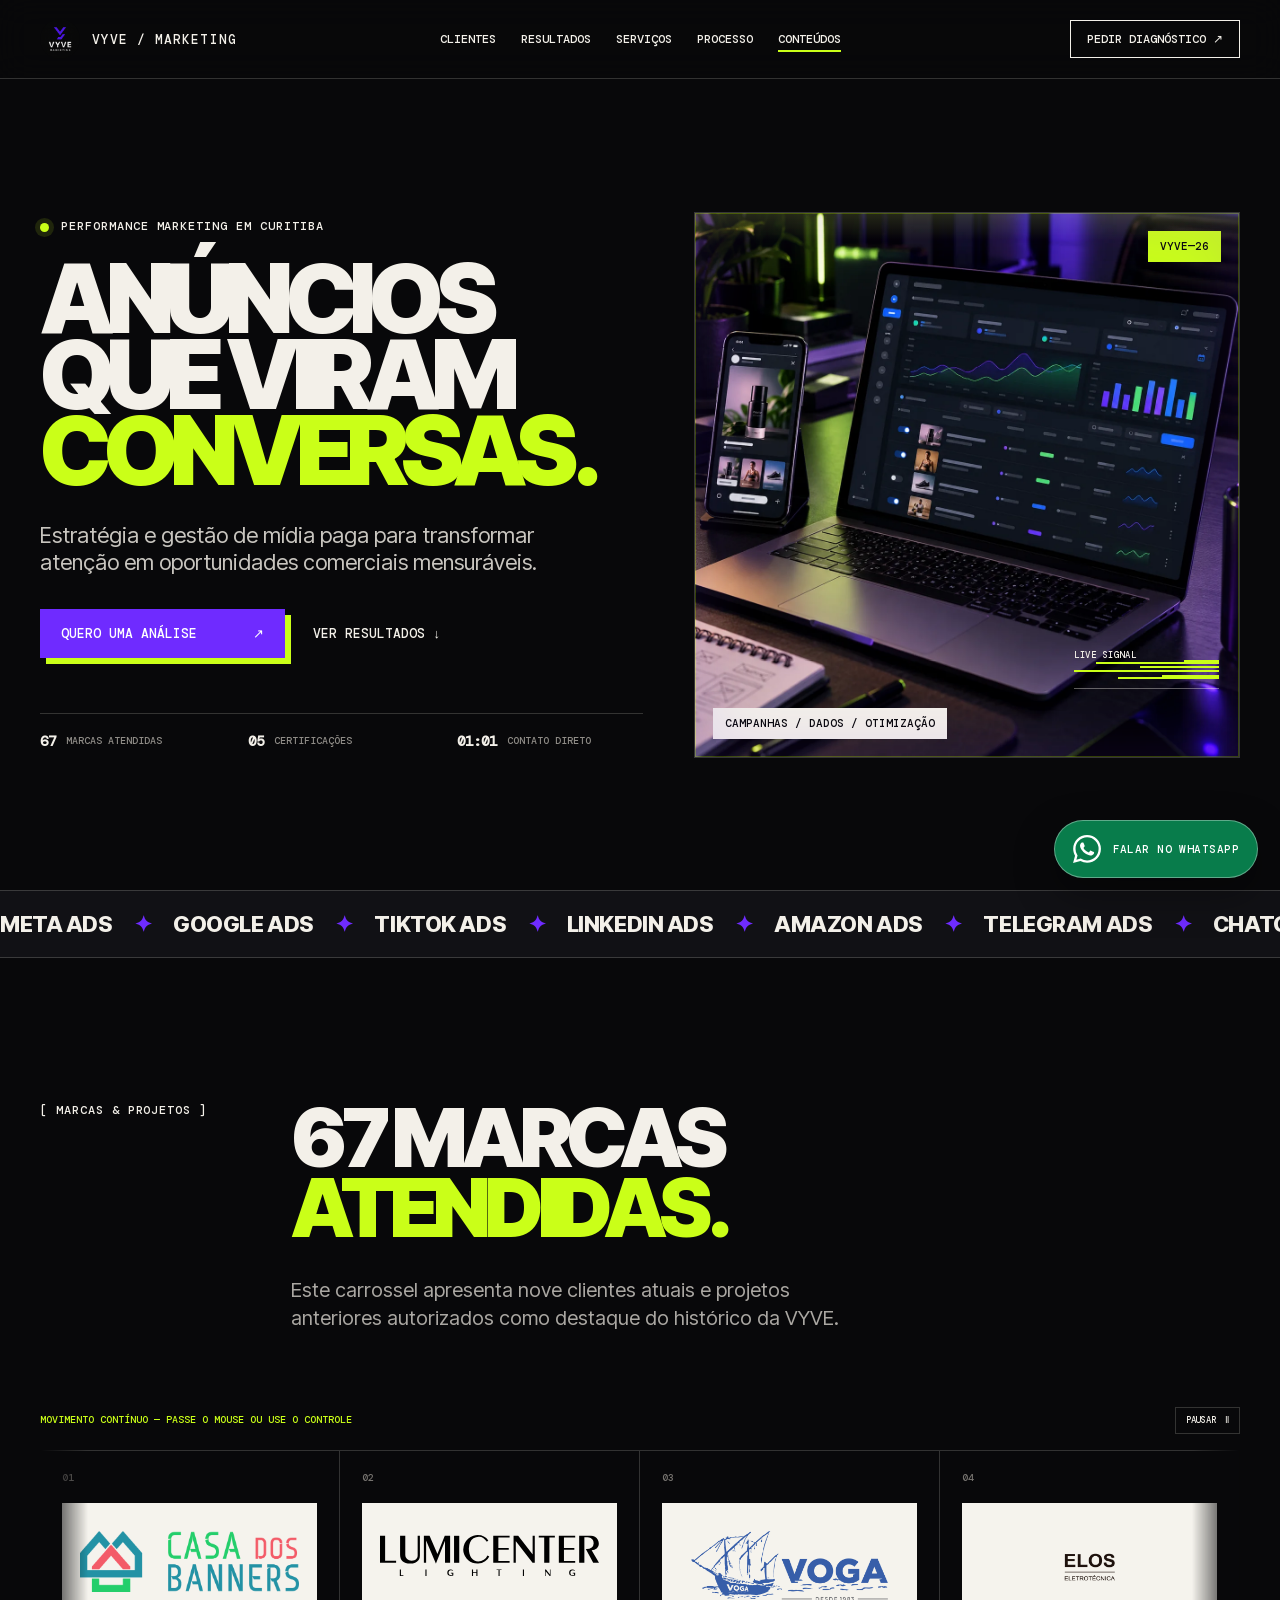
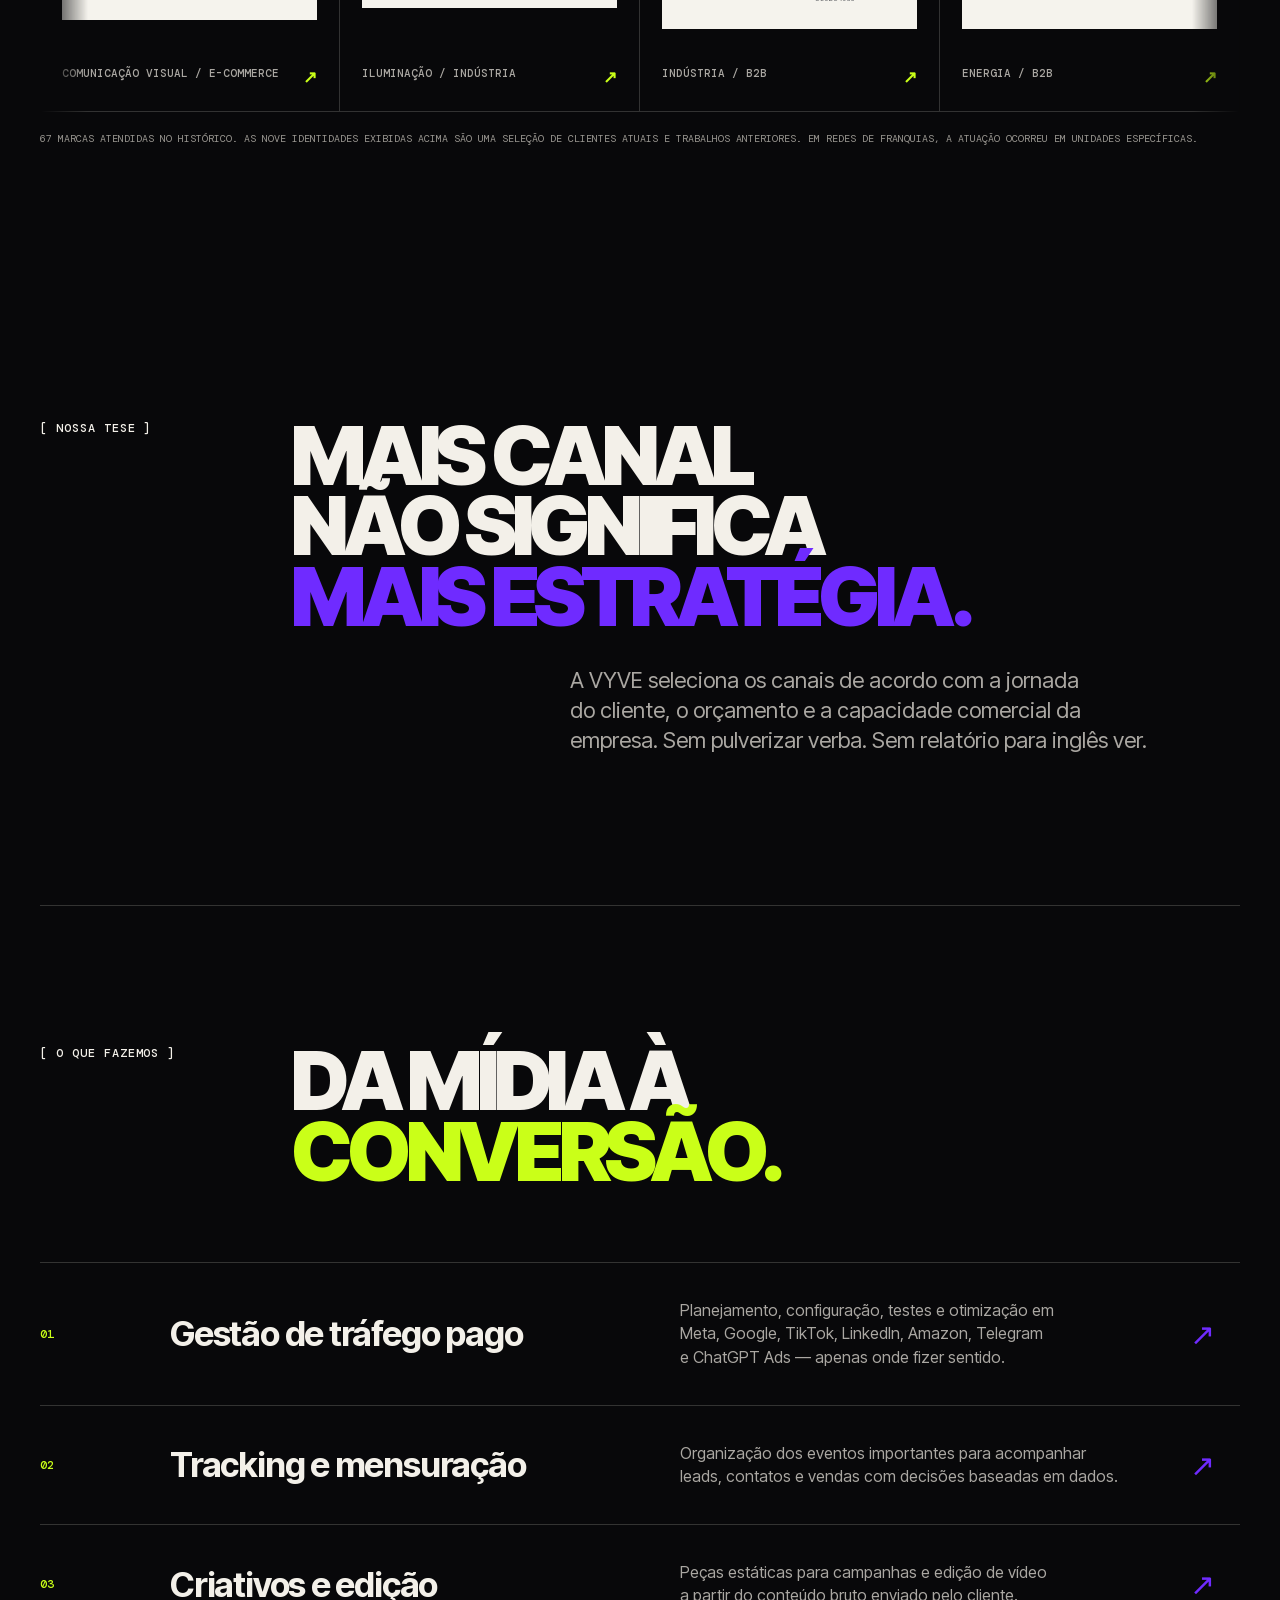
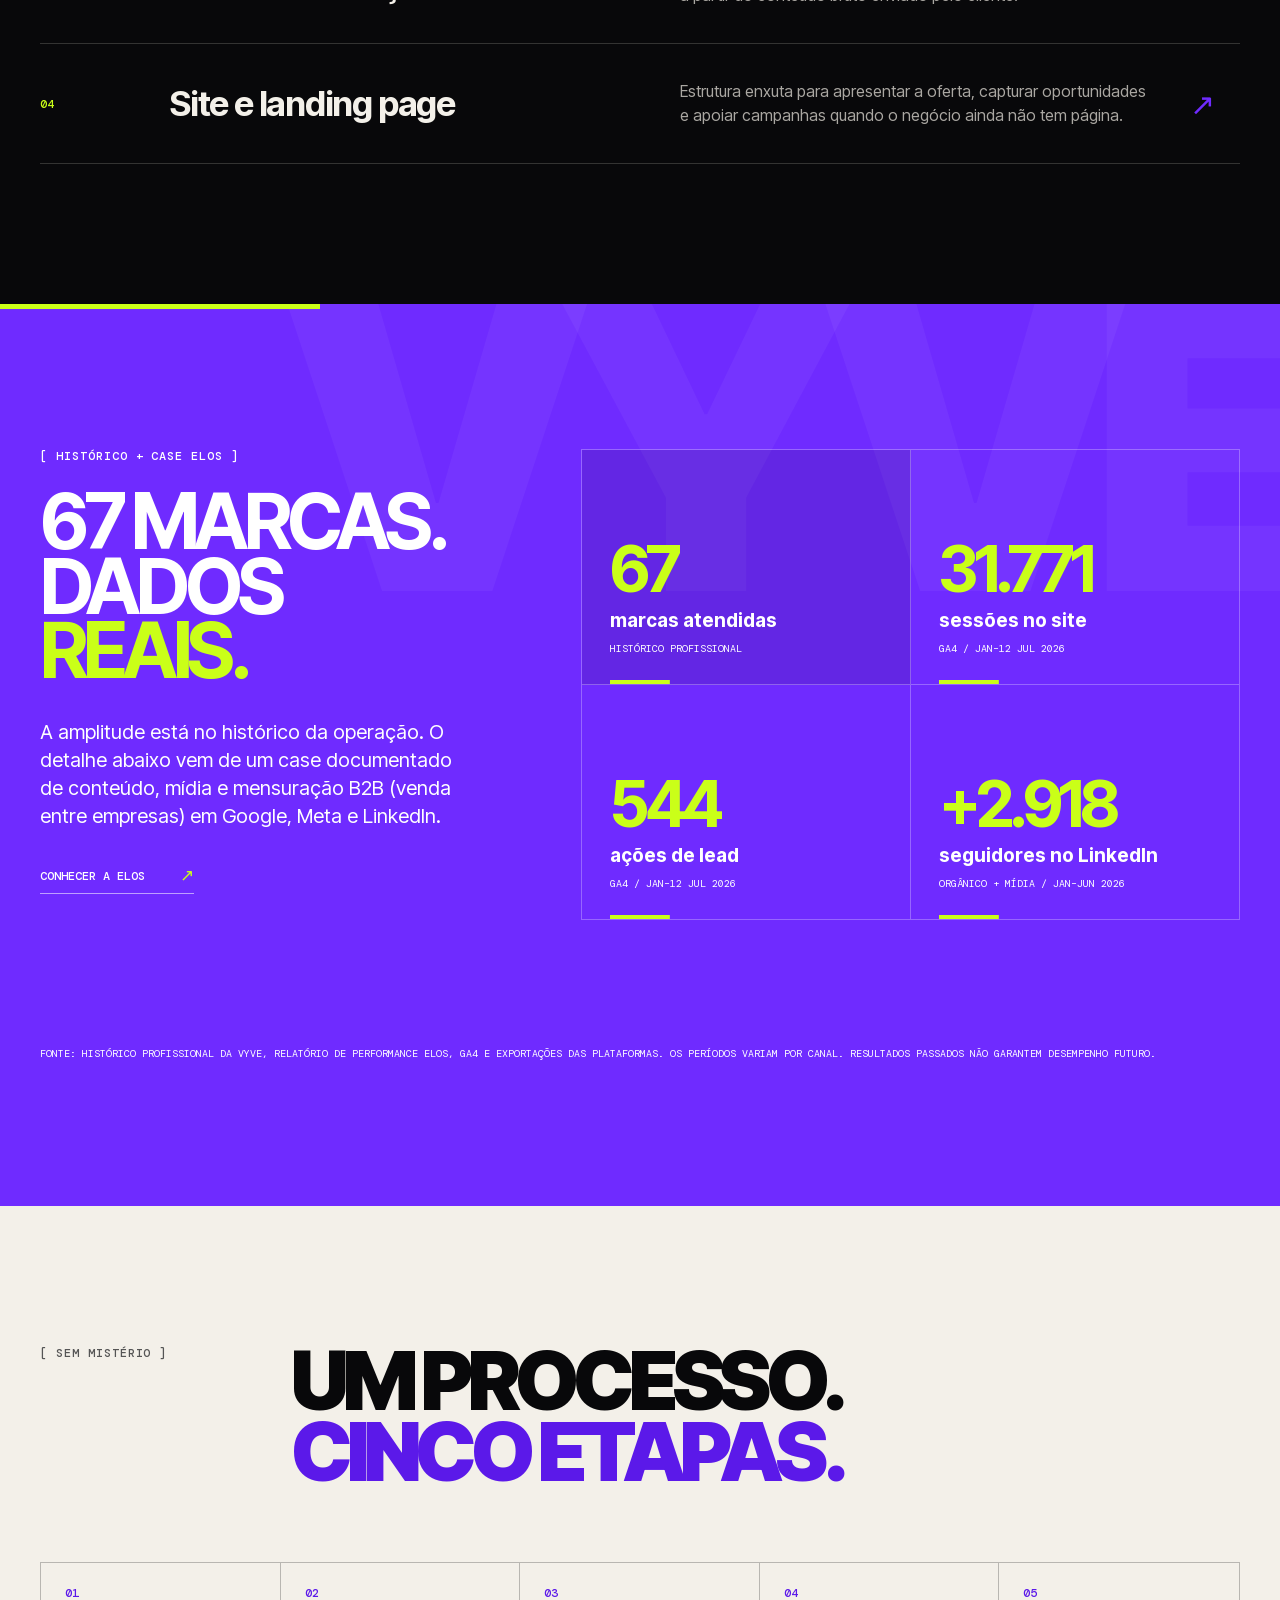
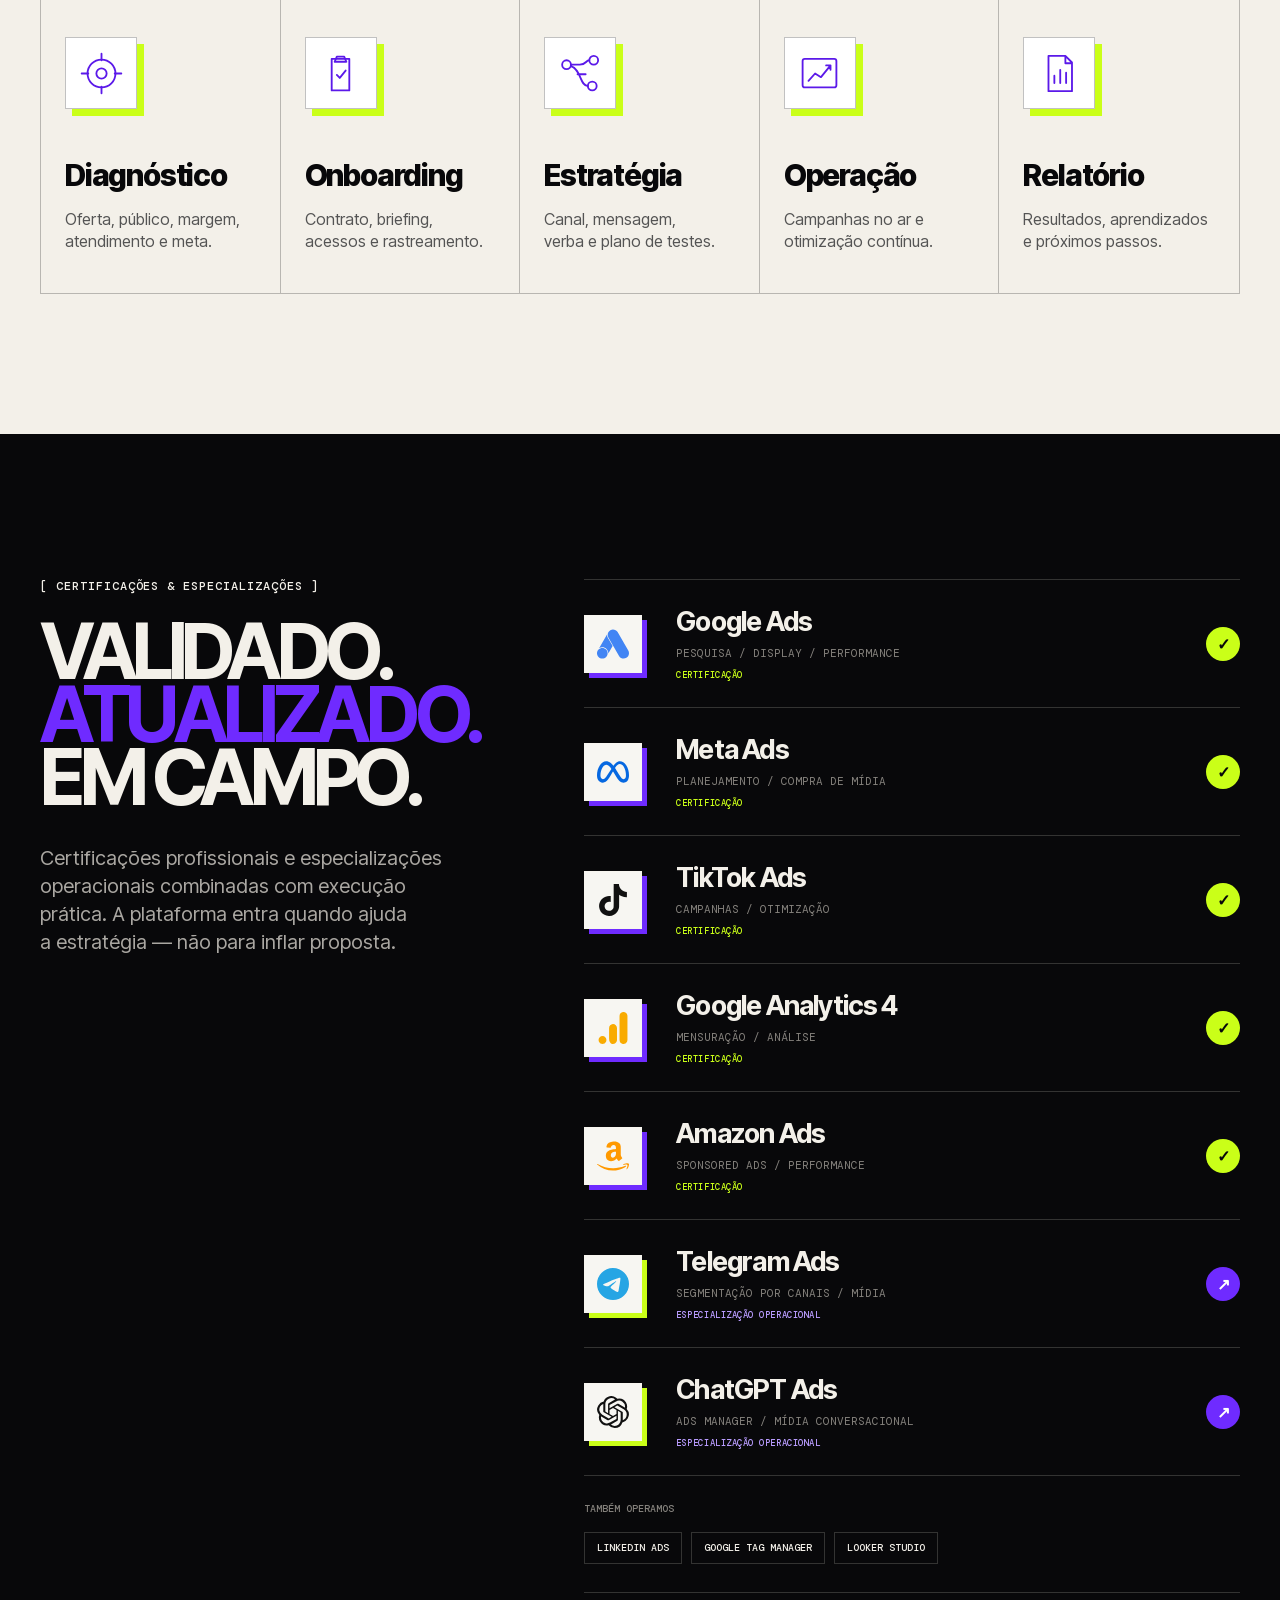
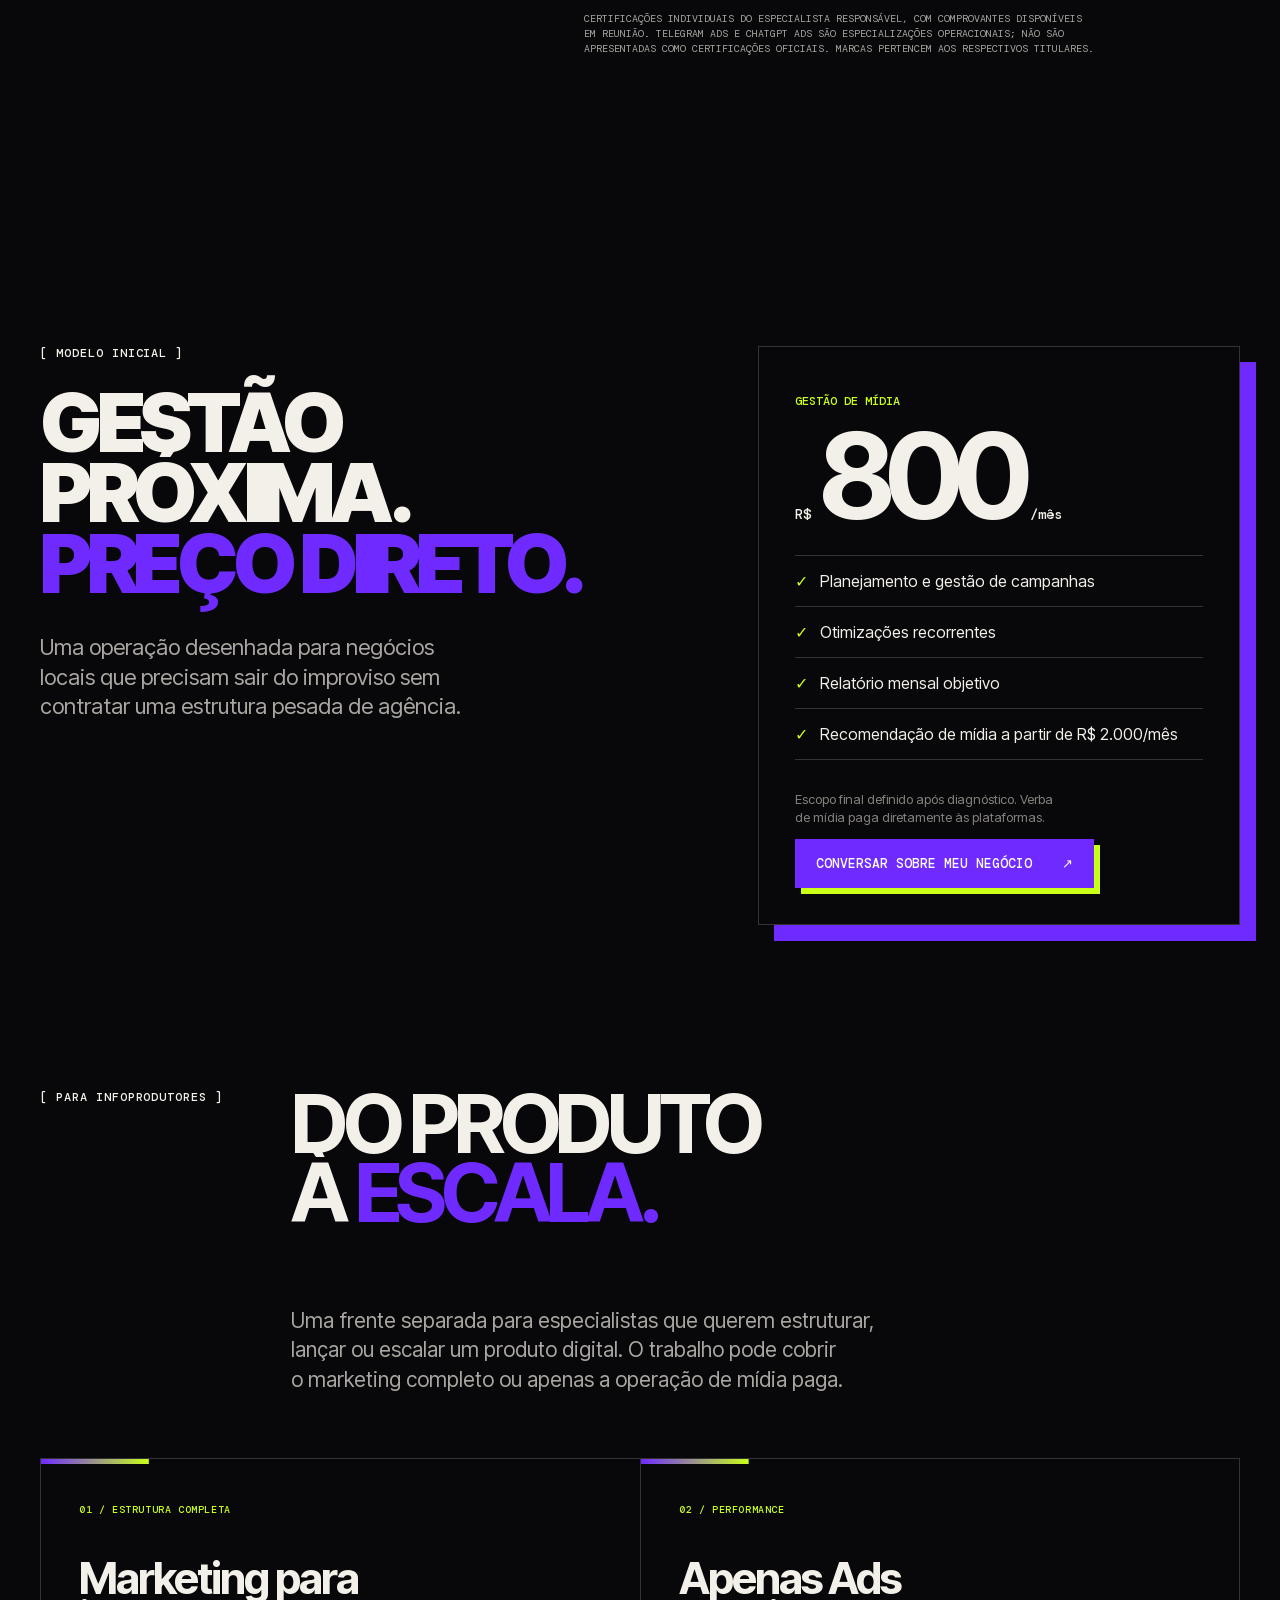
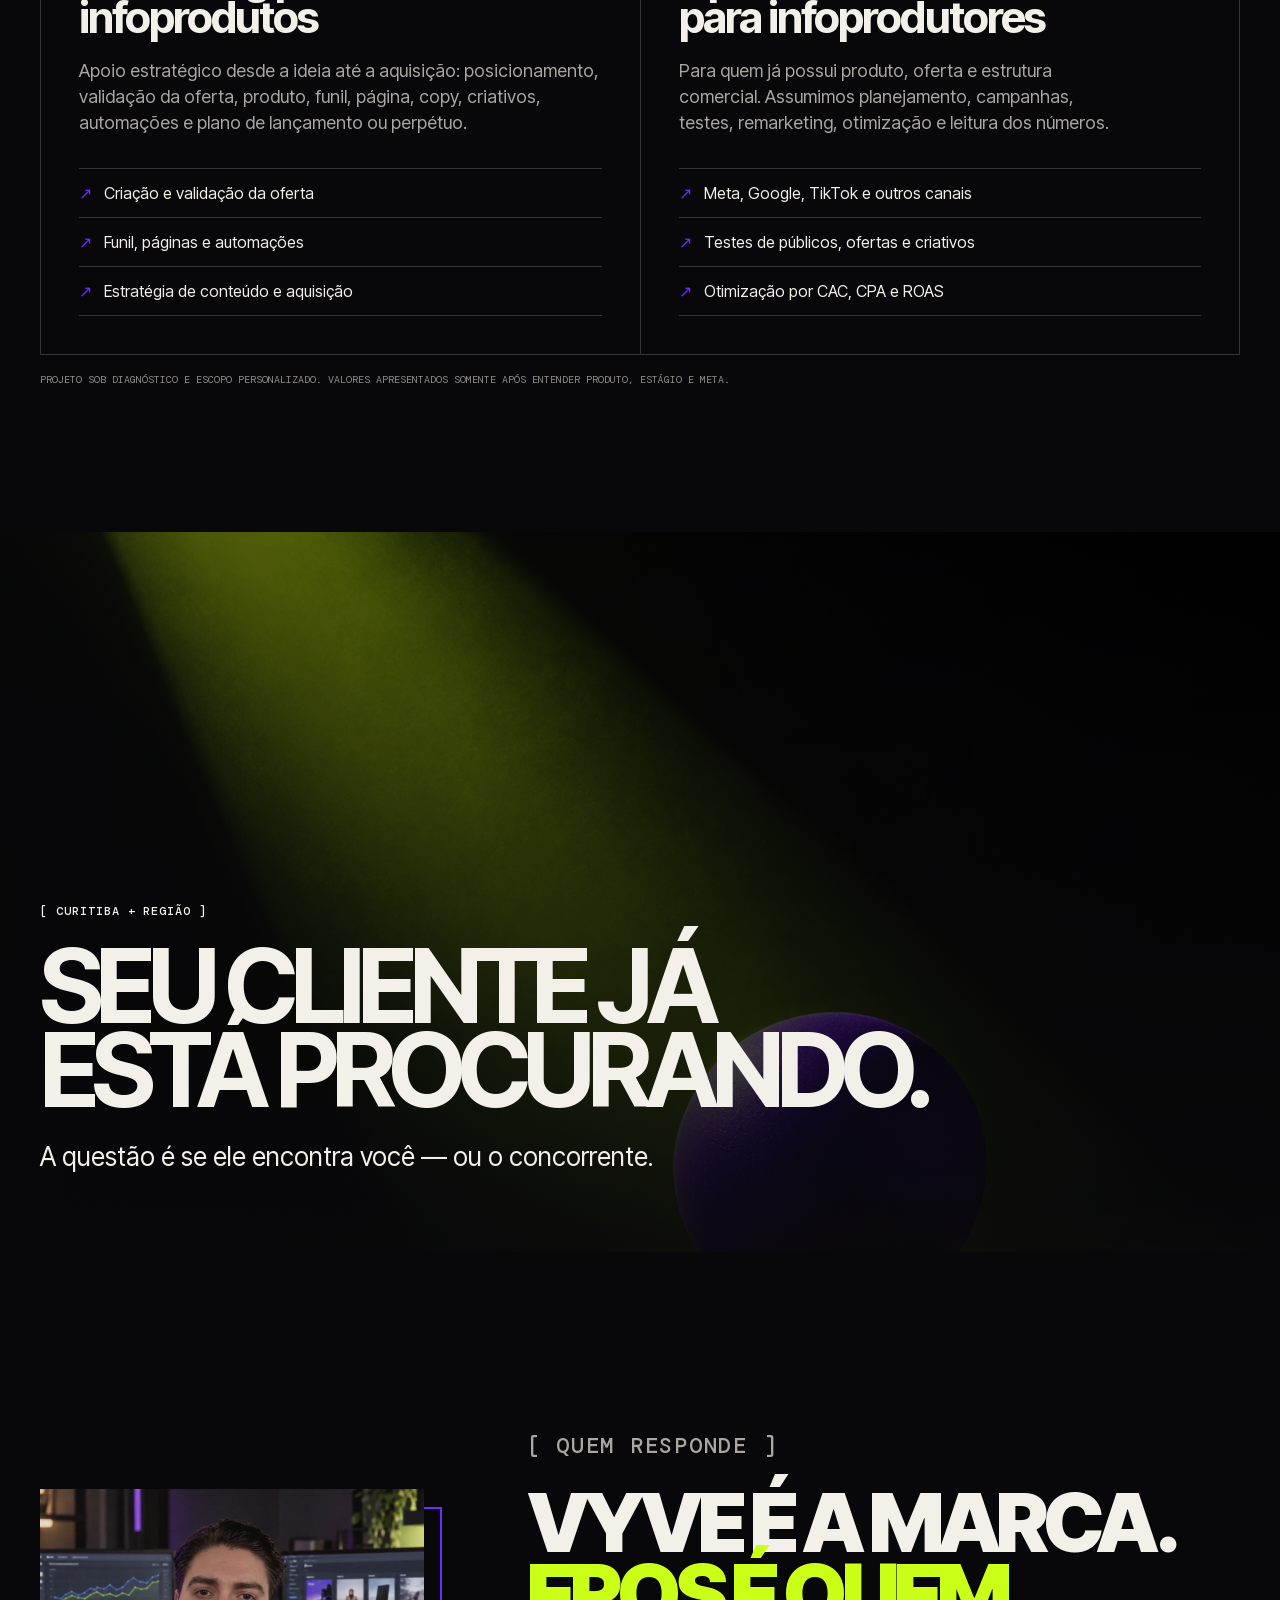
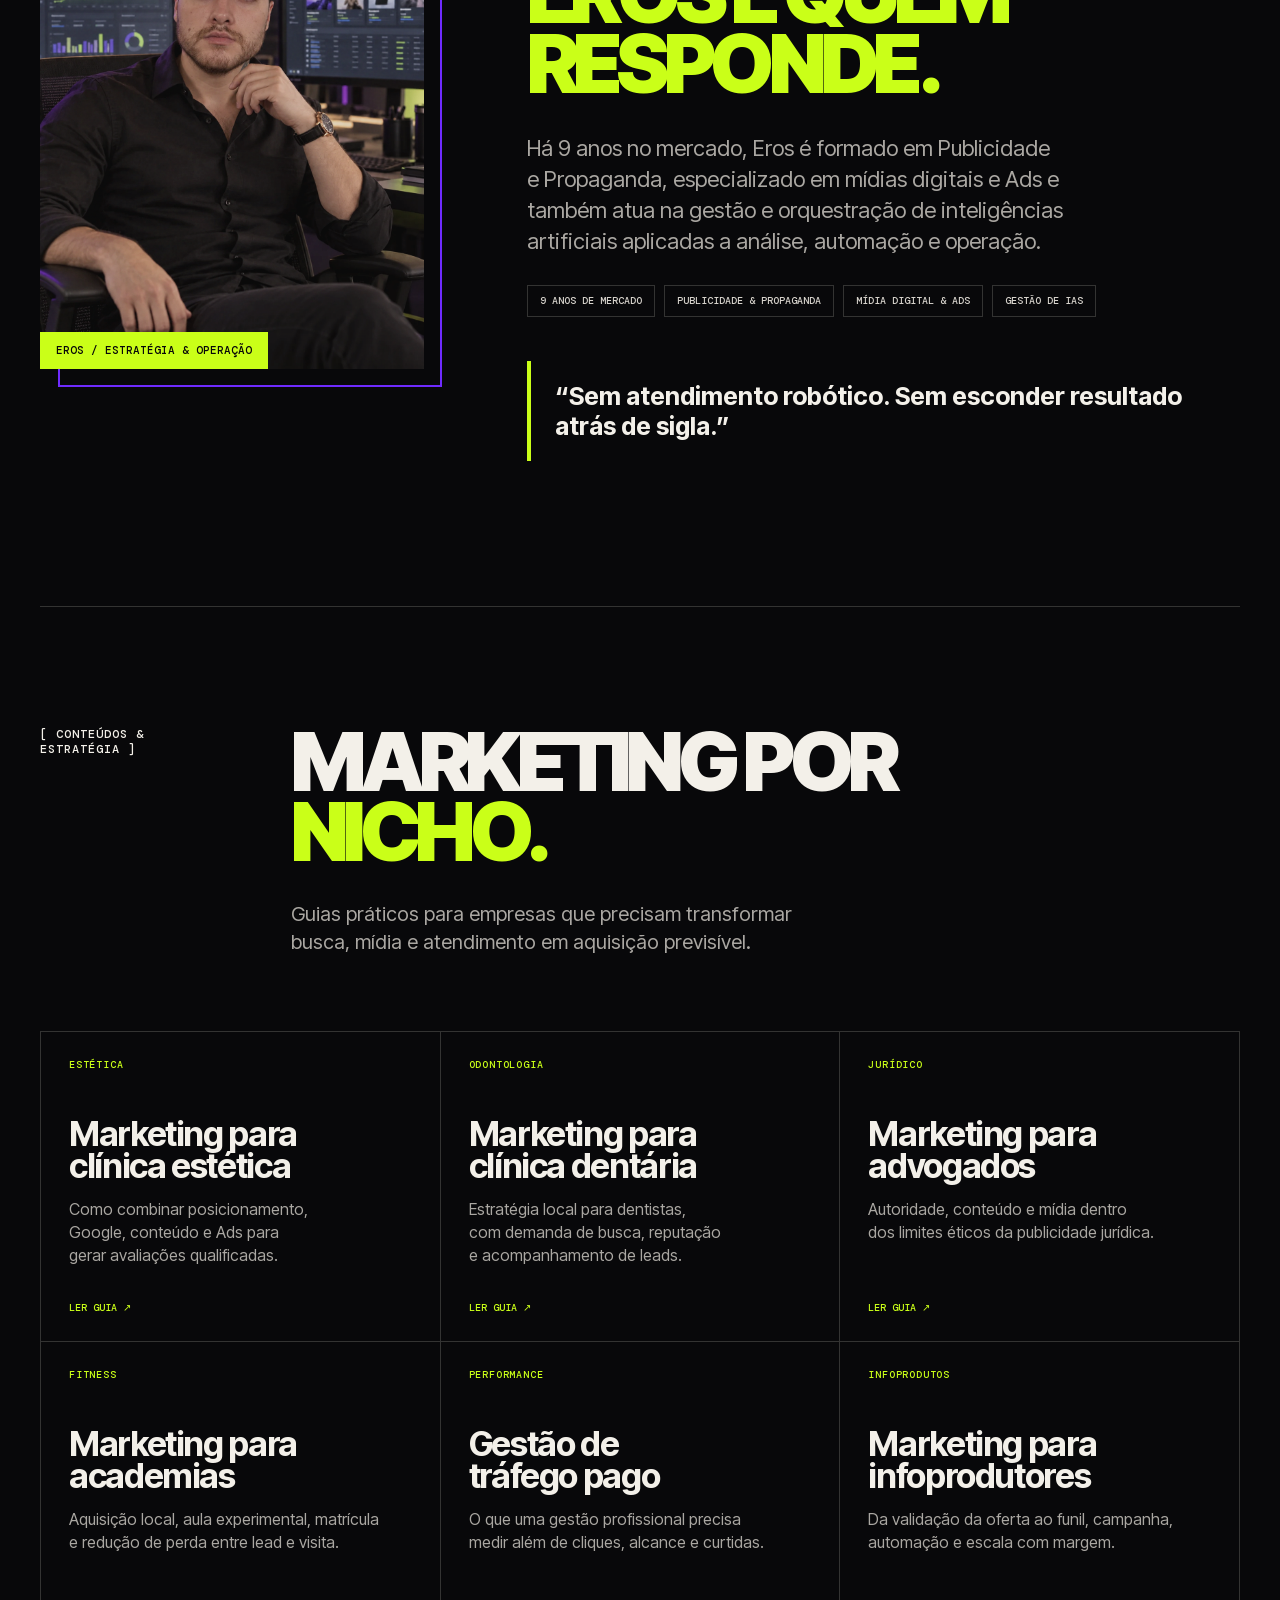
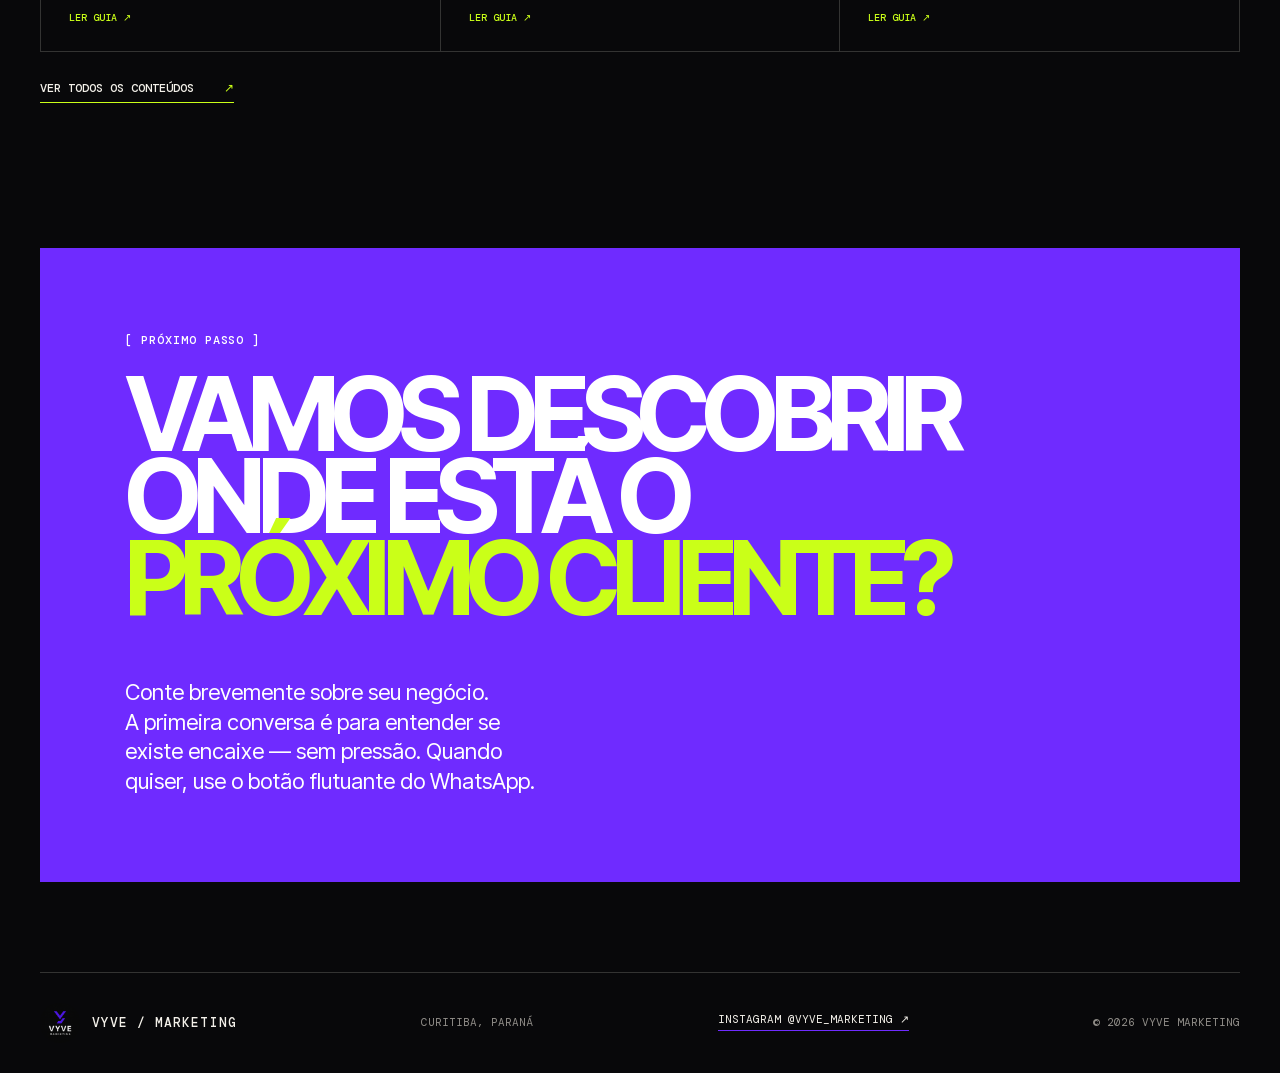
==== index.html @ 0fe10451 "feat: redesign site and add niche content hub" ====
<!doctype html>
<html lang="pt-BR">
<head>
  <meta charset="utf-8">
  <meta name="viewport" content="width=device-width, initial-scale=1">
  <meta name="description" content="VYVE Marketing: gestão de tráfego pago para empresas de Curitiba. Meta, Google, TikTok, LinkedIn, Amazon, Telegram e ChatGPT Ads.">
  <meta name="theme-color" content="#08080a">
  <meta property="og:title" content="VYVE Marketing — Performance com personalidade">
  <meta property="og:description" content="Gestão de mídia paga, estrutura de conversão e criativos para empresas de Curitiba.">
  <meta property="og:image" content="https://vyvemarketing.github.io/vyve-marketing-site/assets/generated/hero-ads-workstation.webp">
  <meta property="og:url" content="https://vyvemarketing.github.io/vyve-marketing-site/">
  <link rel="canonical" href="https://vyvemarketing.github.io/vyve-marketing-site/">
  <title>VYVE Marketing — Tráfego pago em Curitiba</title>
  <link rel="icon" type="image/png" href="assets/brand/logo-vyve.png">
  <link rel="preload" href="assets/fonts/inter-tight-latin.woff2" as="font" type="font/woff2" crossorigin>
  <link rel="preload" href="assets/fonts/dm-mono-500-latin.woff2" as="font" type="font/woff2" crossorigin>
  <link rel="preload" href="assets/generated/hero-ads-workstation.webp" as="image" type="image/webp">
  <script type="application/ld+json">{"@context":"https://schema.org","@type":"ProfessionalService","name":"VYVE Marketing","url":"https://vyvemarketing.github.io/vyve-marketing-site/","logo":"https://vyvemarketing.github.io/vyve-marketing-site/assets/brand/logo-vyve.png","image":"https://vyvemarketing.github.io/vyve-marketing-site/assets/generated/hero-ads-workstation.webp","description":"Gestão de tráfego pago, estratégia digital, criativos, páginas e automação para empresas e infoprodutores.","email":"vyve.marketing@gmail.com","areaServed":{"@type":"City","name":"Curitiba"},"founder":{"@type":"Person","name":"Eros Cunha"},"sameAs":["https://www.instagram.com/vyve_marketing/"]}</script>
  <script>document.documentElement.classList.add('js');</script>
  <link rel="stylesheet" href="styles.css">
</head>
<body>
  <a class="skip" href="#conteudo">Pular para o conteúdo</a>
  <div class="scroll-progress" aria-hidden="true"><span></span></div>

  <header class="nav-wrap">
    <nav class="nav shell" aria-label="Navegação principal">
      <a class="logo" href="#inicio" aria-label="VYVE Marketing — início">
        <img src="assets/brand/logo-vyve.png" alt="VYVE Marketing">
        <span>VYVE / MARKETING</span>
      </a>
      <button class="menu-button" type="button" aria-expanded="false" aria-controls="menu">MENU</button>
      <div class="menu" id="menu">
        <a href="#clientes">Clientes</a>
        <a href="#resultados">Resultados</a>
        <a href="#servicos">Serviços</a>
        <a href="#processo">Processo</a>
        <a href="#conteudos">Conteúdos</a>
      </div>
      <a class="nav-cta" href="https://wa.me/5541996128878?text=Ol%C3%A1%2C%20quero%20um%20diagn%C3%B3stico%20da%20VYVE%20Marketing." target="_blank" rel="noopener">Pedir diagnóstico <span>↗</span></a>
    </nav>
  </header>

  <main id="conteudo">
    <section class="hero shell" id="inicio">
      <div class="hero-copy reveal">
        <p class="kicker"><span></span> Performance marketing em Curitiba</p>
        <h1>ANÚNCIOS<br>QUE VIRAM<br><em>CONVERSAS.</em></h1>
        <p class="hero-lead">Estratégia e gestão de mídia paga para transformar atenção em oportunidades comerciais mensuráveis.</p>
        <div class="hero-actions">
          <a class="button primary" href="https://wa.me/5541996128878?text=Ol%C3%A1%2C%20quero%20uma%20an%C3%A1lise%20inicial%20da%20minha%20aquisi%C3%A7%C3%A3o." target="_blank" rel="noopener">Quero uma análise <span>↗</span></a>
          <a class="text-link" href="#resultados">Ver resultados ↓</a>
        </div>
        <div class="hero-proof" aria-label="Diferenciais da VYVE">
          <span><b>67</b> marcas atendidas</span>
          <span><b>05</b> certificações</span>
          <span><b>01:01</b> contato direto</span>
        </div>
      </div>
      <div class="hero-visual reveal" aria-label="Estação de trabalho com campanhas de mídia paga em análise">
        <img src="assets/generated/hero-ads-workstation.webp" alt="MacBook e celular exibindo painéis de campanhas, anúncios e gráficos de performance">
        <div class="hero-scan" aria-hidden="true"></div>
        <div class="hero-signal" aria-hidden="true"><span></span></div>
        <div class="hero-note">CAMPANHAS / DADOS / OTIMIZAÇÃO</div>
        <div class="hero-index">VYVE—26</div>
      </div>
    </section>

    <div class="ticker" aria-label="Plataformas atendidas">
      <div class="ticker-track">
        META ADS <b>✦</b> GOOGLE ADS <b>✦</b> TIKTOK ADS <b>✦</b> LINKEDIN ADS <b>✦</b> AMAZON ADS <b>✦</b> TELEGRAM ADS <b>✦</b> CHATGPT ADS <b>✦</b>
        META ADS <b>✦</b> GOOGLE ADS <b>✦</b> TIKTOK ADS <b>✦</b> LINKEDIN ADS <b>✦</b> AMAZON ADS <b>✦</b> TELEGRAM ADS <b>✦</b> CHATGPT ADS <b>✦</b>
      </div>
    </div>

    <section class="clients shell" id="clientes">
      <div class="section-head reveal">
        <p class="section-label">[ MARCAS & PROJETOS ]</p>
        <div>
          <h2>67 MARCAS<br><i>ATENDIDAS.</i></h2>
          <p class="section-intro">Este carrossel apresenta nove clientes atuais e projetos anteriores autorizados como destaque do histórico da VYVE.</p>
        </div>
      </div>
      <div class="carousel-control">
        <p class="swipe-hint">Movimento contínuo — passe o mouse ou use o controle</p>
        <button class="carousel-toggle" type="button" aria-pressed="false">Pausar <span>Ⅱ</span></button>
      </div>
      <div class="client-carousel reveal" aria-label="Seleção de clientes e projetos anteriores">
        <div class="client-track">
          <div class="client-set">
        <a class="client-card" href="https://www.casadosbanners.com.br/" target="_blank" rel="noopener" aria-label="Visitar Casa dos Banners">
          <span class="client-index">01</span>
          <div class="client-logo client-logo-light"><img src="assets/clients/casa-dos-banners.png" alt="Casa dos Banners" loading="lazy"></div>
          <p>Comunicação visual / E-commerce <b>↗</b></p>
        </a>
        <a class="client-card" href="https://lumicenter.com/" target="_blank" rel="noopener" aria-label="Visitar Lumicenter">
          <span class="client-index">02</span>
          <div class="client-logo client-logo-light client-logo-invert"><img src="assets/clients/lumicenter.svg" alt="Lumicenter" loading="lazy"></div>
          <p>Iluminação / Indústria <b>↗</b></p>
        </a>
        <a class="client-card" href="https://www.vogavedabras.com.br/" target="_blank" rel="noopener" aria-label="Visitar Voga Vedabrás">
          <span class="client-index">03</span>
          <div class="client-logo client-logo-light"><img src="assets/clients/voga-vedabras.png" alt="Voga Vedabrás" loading="lazy"></div>
          <p>Indústria / B2B <b>↗</b></p>
        </a>
        <a class="client-card" href="https://elos.com.br/" target="_blank" rel="noopener" aria-label="Visitar ELOS Eletrotécnica">
          <span class="client-index">04</span>
          <div class="client-logo client-logo-light"><img src="assets/clients/elos.png" alt="ELOS Eletrotécnica" loading="lazy"></div>
          <p>Energia / B2B <b>↗</b></p>
        </a>
        <a class="client-card" href="https://bettegamotors.com.br/" target="_blank" rel="noopener" aria-label="Visitar Bettega Motors">
          <span class="client-index">05</span>
          <div class="client-logo client-logo-dark"><img src="assets/clients/bettega-motors.webp" alt="Bettega Motors" loading="lazy"></div>
          <p>Automotivo premium <b>↗</b></p>
        </a>
        <a class="client-card" href="https://www.nbbrokers.com.br/corretores/nei-boeira" target="_blank" rel="noopener" aria-label="Visitar Nei Boeira na NB Brokers">
          <span class="client-index">06</span>
          <div class="client-logo client-logo-light"><img src="assets/clients/nb-brokers.png" alt="NB Brokers — Nei Boeira" loading="lazy"></div>
          <p>Mercado imobiliário <b>↗</b></p>
        </a>
        <a class="client-card" href="https://www.jambudaimbuia.com.br/" target="_blank" rel="noopener" aria-label="Visitar Jambu da Imbuia">
          <span class="client-index">07</span>
          <div class="client-logo"><img src="assets/clients/jambu-da-imbuia.png" alt="Jambu da Imbuia" loading="lazy"></div>
          <p>Bebidas / E-commerce <b>↗</b></p>
        </a>
        <a class="client-card" href="https://www.bluefit.com.br/unidades" target="_blank" rel="noopener" aria-label="Visitar unidades Bluefit">
          <span class="client-index">08</span>
          <div class="client-logo client-logo-blue"><img src="assets/clients/bluefit.svg" alt="Bluefit" loading="lazy"></div>
          <p>Fitness / Unidades atendidas <b>↗</b></p>
        </a>
        <a class="client-card" href="https://mais1cafe.com.br/" target="_blank" rel="noopener" aria-label="Visitar Mais1.Café">
          <span class="client-index">09</span>
          <div class="client-logo"><img src="assets/clients/mais1-cafe.webp" alt="Mais1.Café" loading="lazy"></div>
          <p>Alimentação / Unidades atendidas <b>↗</b></p>
        </a>
          </div>
        </div>
      </div>
      <p class="portfolio-note reveal">67 marcas atendidas no histórico. As nove identidades exibidas acima são uma seleção de clientes atuais e trabalhos anteriores. Em redes de franquias, a atuação ocorreu em unidades específicas.</p>
    </section>

    <section class="statement shell reveal">
      <p class="section-label">[ NOSSA TESE ]</p>
      <div>
        <h2>MAIS CANAL NÃO SIGNIFICA<br><span>MAIS ESTRATÉGIA.</span></h2>
        <p>A VYVE seleciona os canais de acordo com a jornada do cliente, o orçamento e a capacidade comercial da empresa. Sem pulverizar verba. Sem relatório para inglês ver.</p>
      </div>
    </section>

    <section class="services shell" id="servicos">
      <div class="section-head reveal">
        <p class="section-label">[ O QUE FAZEMOS ]</p>
        <h2>DA MÍDIA À<br><i>CONVERSÃO.</i></h2>
      </div>
      <div class="service-list">
        <article class="service reveal">
          <span class="service-number">01</span>
          <h3>Gestão de tráfego pago</h3>
          <p>Planejamento, configuração, testes e otimização em Meta, Google, TikTok, LinkedIn, Amazon, Telegram e ChatGPT Ads — apenas onde fizer sentido.</p>
          <span class="service-mark">↗</span>
        </article>
        <article class="service reveal">
          <span class="service-number">02</span>
          <h3>Tracking e mensuração</h3>
          <p>Organização dos eventos importantes para acompanhar leads, contatos e vendas com decisões baseadas em dados.</p>
          <span class="service-mark">↗</span>
        </article>
        <article class="service reveal">
          <span class="service-number">03</span>
          <h3>Criativos e edição</h3>
          <p>Peças estáticas para campanhas e edição de vídeo a partir do conteúdo bruto enviado pelo cliente.</p>
          <span class="service-mark">↗</span>
        </article>
        <article class="service reveal">
          <span class="service-number">04</span>
          <h3>Site e landing page</h3>
          <p>Estrutura enxuta para apresentar a oferta, capturar oportunidades e apoiar campanhas quando o negócio ainda não tem página.</p>
          <span class="service-mark">↗</span>
        </article>
      </div>
    </section>

    <section class="results" id="resultados">
      <div class="results-line" aria-hidden="true"></div>
      <div class="shell results-shell">
        <div class="case-copy reveal">
          <p class="section-label">[ HISTÓRICO + CASE ELOS ]</p>
          <h2>67 MARCAS.<br>DADOS <i>REAIS.</i></h2>
          <p>A amplitude está no histórico da operação. O detalhe abaixo vem de um case documentado de conteúdo, mídia e mensuração B2B (venda entre empresas) em Google, Meta e LinkedIn.</p>
          <a class="case-link" href="https://elos.com.br/" target="_blank" rel="noopener">Conhecer a ELOS <span>↗</span></a>
        </div>
        <div class="metric-grid" aria-label="Histórico da VYVE e resultados documentados do case ELOS">
          <article class="metric metric-history reveal">
            <strong class="metric-value" data-value="67">67</strong>
            <span>marcas atendidas</span>
            <small>histórico profissional</small>
          </article>
          <article class="metric reveal">
            <strong class="metric-value" data-value="31771">31.771</strong>
            <span>sessões no site</span>
            <small>GA4 / jan–12 jul 2026</small>
          </article>
          <article class="metric reveal">
            <strong class="metric-value" data-value="544">544</strong>
            <span>ações de lead</span>
            <small>GA4 / jan–12 jul 2026</small>
          </article>
          <article class="metric reveal">
            <strong class="metric-value" data-value="2918" data-prefix="+">+2.918</strong>
            <span>seguidores no LinkedIn</span>
            <small>orgânico + mídia / jan–jun 2026</small>
          </article>
        </div>
        <p class="source-note reveal">Fonte: histórico profissional da VYVE, relatório de performance ELOS, GA4 e exportações das plataformas. Os períodos variam por canal. Resultados passados não garantem desempenho futuro.</p>
      </div>
    </section>

    <section class="process" id="processo">
      <div class="shell">
        <div class="section-head reveal">
          <p class="section-label">[ SEM MISTÉRIO ]</p>
          <h2>UM PROCESSO.<br><i>CINCO ETAPAS.</i></h2>
        </div>
        <ol class="steps">
          <li class="reveal">
            <b>01</b>
            <div class="step-icon" aria-hidden="true"><svg viewBox="0 0 64 64"><circle cx="32" cy="32" r="19"/><circle cx="32" cy="32" r="7"/><path d="M32 5v9M32 50v9M5 32h9M50 32h9"/></svg></div>
            <span>Diagnóstico</span><p>Oferta, público, margem, atendimento e meta.</p>
          </li>
          <li class="reveal">
            <b>02</b>
            <div class="step-icon" aria-hidden="true"><svg viewBox="0 0 64 64"><path d="M20 12h24v43H20z"/><path d="M27 9h10l3 7H24zM27 34l4 4 8-10"/></svg></div>
            <span>Onboarding</span><p>Contrato, briefing, acessos e rastreamento.</p>
          </li>
          <li class="reveal">
            <b>03</b>
            <div class="step-icon" aria-hidden="true"><svg viewBox="0 0 64 64"><circle cx="13" cy="20" r="6"/><circle cx="50" cy="14" r="6"/><circle cx="48" cy="49" r="6"/><path d="M19 20h12c9 0 8-6 13-6M19 22c14 4 12 27 23 27M28 33h11"/></svg></div>
            <span>Estratégia</span><p>Canal, mensagem, verba e plano de testes.</p>
          </li>
          <li class="reveal">
            <b>04</b>
            <div class="step-icon" aria-hidden="true"><svg viewBox="0 0 64 64"><rect x="9" y="12" width="46" height="39" rx="3"/><path d="M17 42l9-10 8 5 13-16M41 21h6v6"/></svg></div>
            <span>Operação</span><p>Campanhas no ar e otimização contínua.</p>
          </li>
          <li class="reveal">
            <b>05</b>
            <div class="step-icon" aria-hidden="true"><svg viewBox="0 0 64 64"><path d="M17 8h23l9 9v39H17zM40 8v10h9"/><path d="M25 45V35M33 45V27M41 45V31"/></svg></div>
            <span>Relatório</span><p>Resultados, aprendizados e próximos passos.</p>
          </li>
        </ol>
      </div>
    </section>

    <section class="credentials shell" id="certificacoes">
      <div class="credentials-copy reveal">
        <p class="section-label">[ CERTIFICAÇÕES & ESPECIALIZAÇÕES ]</p>
        <h2>VALIDADO.<br><span>ATUALIZADO.</span><br>EM CAMPO.</h2>
        <p>Certificações profissionais e especializações operacionais combinadas com execução prática. A plataforma entra quando ajuda a estratégia — não para inflar proposta.</p>
      </div>
      <div class="credential-panel">
        <article class="credential reveal">
          <div class="credential-logo"><img src="assets/platforms/google-ads.svg" alt="" aria-hidden="true"></div>
          <div><h3>Google Ads</h3><p>Pesquisa / Display / Performance</p><small class="credential-type">Certificação</small></div>
          <span aria-label="Certificado">✓</span>
        </article>
        <article class="credential reveal">
          <div class="credential-logo"><img src="assets/platforms/meta.svg" alt="" aria-hidden="true"></div>
          <div><h3>Meta Ads</h3><p>Planejamento / Compra de mídia</p><small class="credential-type">Certificação</small></div>
          <span aria-label="Certificado">✓</span>
        </article>
        <article class="credential reveal">
          <div class="credential-logo"><img src="assets/platforms/tiktok.svg" alt="" aria-hidden="true"></div>
          <div><h3>TikTok Ads</h3><p>Campanhas / Otimização</p><small class="credential-type">Certificação</small></div>
          <span aria-label="Certificado">✓</span>
        </article>
        <article class="credential reveal">
          <div class="credential-logo"><img src="assets/platforms/google-analytics.svg" alt="" aria-hidden="true"></div>
          <div><h3>Google Analytics 4</h3><p>Mensuração / Análise</p><small class="credential-type">Certificação</small></div>
          <span aria-label="Certificado">✓</span>
        </article>
        <article class="credential reveal">
          <div class="credential-logo"><img src="assets/platforms/amazon.svg" alt="" aria-hidden="true"></div>
          <div><h3>Amazon Ads</h3><p>Sponsored Ads / Performance</p><small class="credential-type">Certificação</small></div>
          <span aria-label="Certificado">✓</span>
        </article>
        <article class="credential credential-specialty reveal">
          <div class="credential-logo"><img src="assets/platforms/telegram.svg" alt="" aria-hidden="true"></div>
          <div><h3>Telegram Ads</h3><p>Segmentação por canais / Mídia</p><small class="credential-type">Especialização operacional</small></div>
          <span aria-label="Especialização">↗</span>
        </article>
        <article class="credential credential-specialty reveal">
          <div class="credential-logo"><img src="assets/platforms/openai.svg" alt="" aria-hidden="true"></div>
          <div><h3>ChatGPT Ads</h3><p>Ads Manager / Mídia conversacional</p><small class="credential-type">Especialização operacional</small></div>
          <span aria-label="Especialização">↗</span>
        </article>
        <div class="platform-stack reveal">
          <p>Também operamos</p>
          <div><span>LinkedIn Ads</span><span>Google Tag Manager</span><span>Looker Studio</span></div>
        </div>
        <p class="credential-note reveal">Certificações individuais do especialista responsável, com comprovantes disponíveis em reunião. Telegram Ads e ChatGPT Ads são especializações operacionais; não são apresentadas como certificações oficiais. Marcas pertencem aos respectivos titulares.</p>
      </div>
    </section>

    <section class="investment shell" id="investimento">
      <div class="investment-copy reveal">
        <p class="section-label">[ MODELO INICIAL ]</p>
        <h2>GESTÃO PRÓXIMA.<br><span>PREÇO DIRETO.</span></h2>
        <p>Uma operação desenhada para negócios locais que precisam sair do improviso sem contratar uma estrutura pesada de agência.</p>
      </div>
      <div class="price reveal">
        <p>GESTÃO DE MÍDIA</p>
        <div><small>R$</small><strong>800</strong><small>/mês</small></div>
        <ul>
          <li>Planejamento e gestão de campanhas</li>
          <li>Otimizações recorrentes</li>
          <li>Relatório mensal objetivo</li>
          <li>Recomendação de mídia a partir de R$ 2.000/mês</li>
        </ul>
        <p class="price-note">Escopo final definido após diagnóstico. Verba de mídia paga diretamente às plataformas.</p>
        <a class="button primary" href="https://wa.me/5541996128878?text=Ol%C3%A1%2C%20quero%20conversar%20sobre%20a%20gest%C3%A3o%20de%20m%C3%ADdia%20da%20minha%20empresa." target="_blank" rel="noopener">Conversar sobre meu negócio <span>↗</span></a>
      </div>
    </section>

    <section class="infoproduct shell" id="infoprodutos">
      <div class="infoproduct-intro reveal">
        <p class="section-label">[ PARA INFOPRODUTORES ]</p>
        <h2>DO PRODUTO<br>À <i>ESCALA.</i></h2>
        <p>Uma frente separada para especialistas que querem estruturar, lançar ou escalar um produto digital. O trabalho pode cobrir o marketing completo ou apenas a operação de mídia paga.</p>
      </div>
      <div class="infoproduct-options">
        <article class="infoproduct-card reveal">
          <span>01 / ESTRUTURA COMPLETA</span>
          <h3>Marketing para infoprodutos</h3>
          <p>Apoio estratégico desde a ideia até a aquisição: posicionamento, validação da oferta, produto, funil, página, copy, criativos, automações e plano de lançamento ou perpétuo.</p>
          <ul>
            <li>Criação e validação da oferta</li>
            <li>Funil, páginas e automações</li>
            <li>Estratégia de conteúdo e aquisição</li>
          </ul>
        </article>
        <article class="infoproduct-card reveal">
          <span>02 / PERFORMANCE</span>
          <h3>Apenas Ads para infoprodutores</h3>
          <p>Para quem já possui produto, oferta e estrutura comercial. Assumimos planejamento, campanhas, testes, remarketing, otimização e leitura dos números.</p>
          <ul>
            <li>Meta, Google, TikTok e outros canais</li>
            <li>Testes de públicos, ofertas e criativos</li>
            <li>Otimização por CAC, CPA e ROAS</li>
          </ul>
        </article>
      </div>
      <p class="infoproduct-note reveal">Projeto sob diagnóstico e escopo personalizado. Valores apresentados somente após entender produto, estágio e meta.</p>
    </section>

    <section class="local">
      <img src="assets/generated/03-spotlight.png" alt="Feixe de luz destacando uma esfera violeta">
      <div class="local-overlay"></div>
      <div class="local-copy shell reveal">
        <p class="section-label">[ CURITIBA + REGIÃO ]</p>
        <h2>SEU CLIENTE JÁ<br>ESTÁ PROCURANDO.</h2>
        <p>A questão é se ele encontra você — ou o concorrente.</p>
      </div>
    </section>

    <section class="about shell" id="sobre">
      <div class="about-photo reveal">
        <img src="assets/brand/eros-ads-studio.webp" alt="Eros sentado em seu estúdio de mídia, com painéis de campanhas nos monitores ao fundo">
        <span>EROS / ESTRATÉGIA & OPERAÇÃO</span>
      </div>
      <div class="about-copy reveal">
        <p class="section-label">[ QUEM RESPONDE ]</p>
        <h2>VYVE É A MARCA.<br><i>EROS É QUEM RESPONDE.</i></h2>
        <p>Há 9 anos no mercado, Eros é formado em Publicidade e Propaganda, especializado em mídias digitais e Ads e também atua na gestão e orquestração de inteligências artificiais aplicadas a análise, automação e operação.</p>
        <div class="about-points" aria-label="Especialidades de Eros">
          <span>9 anos de mercado</span>
          <span>Publicidade & Propaganda</span>
          <span>Mídia digital & Ads</span>
          <span>Gestão de IAs</span>
        </div>
        <blockquote>“Sem atendimento robótico. Sem esconder resultado atrás de sigla.”</blockquote>
      </div>
    </section>

    <section class="insights shell" id="conteudos">
      <div class="section-head reveal">
        <p class="section-label">[ CONTEÚDOS & ESTRATÉGIA ]</p>
        <div>
          <h2>MARKETING POR<br><i>NICHO.</i></h2>
          <p class="section-intro">Guias práticos para empresas que precisam transformar busca, mídia e atendimento em aquisição previsível.</p>
        </div>
      </div>
      <div class="insight-grid">
        <a class="insight-card reveal" href="blog/marketing-para-clinica-estetica.html"><span>ESTÉTICA</span><h3>Marketing para clínica estética</h3><p>Como combinar posicionamento, Google, conteúdo e Ads para gerar avaliações qualificadas.</p><b>Ler guia ↗</b></a>
        <a class="insight-card reveal" href="blog/marketing-para-clinica-dentaria.html"><span>ODONTOLOGIA</span><h3>Marketing para clínica dentária</h3><p>Estratégia local para dentistas, com demanda de busca, reputação e acompanhamento de leads.</p><b>Ler guia ↗</b></a>
        <a class="insight-card reveal" href="blog/marketing-para-advogados.html"><span>JURÍDICO</span><h3>Marketing para advogados</h3><p>Autoridade, conteúdo e mídia dentro dos limites éticos da publicidade jurídica.</p><b>Ler guia ↗</b></a>
        <a class="insight-card reveal" href="blog/marketing-para-academias.html"><span>FITNESS</span><h3>Marketing para academias</h3><p>Aquisição local, aula experimental, matrícula e redução de perda entre lead e visita.</p><b>Ler guia ↗</b></a>
        <a class="insight-card reveal" href="blog/gestao-de-trafego-pago.html"><span>PERFORMANCE</span><h3>Gestão de tráfego pago</h3><p>O que uma gestão profissional precisa medir além de cliques, alcance e curtidas.</p><b>Ler guia ↗</b></a>
        <a class="insight-card reveal" href="blog/marketing-para-infoprodutores.html"><span>INFOPRODUTOS</span><h3>Marketing para infoprodutores</h3><p>Da validação da oferta ao funil, campanha, automação e escala com margem.</p><b>Ler guia ↗</b></a>
      </div>
      <a class="insights-all reveal" href="blog/">Ver todos os conteúdos <span>↗</span></a>
    </section>

    <section class="contact shell" id="contato">
      <p class="section-label">[ PRÓXIMO PASSO ]</p>
      <h2>VAMOS DESCOBRIR<br>ONDE ESTÁ O<br><span>PRÓXIMO CLIENTE?</span></h2>
      <div class="contact-bottom">
        <p>Conte brevemente sobre seu negócio. A primeira conversa é para entender se existe encaixe — sem pressão. Quando quiser, use o botão flutuante do WhatsApp.</p>
      </div>
    </section>
  </main>

  <footer class="footer shell">
    <div class="logo footer-logo"><img src="assets/brand/logo-vyve.png" alt=""><span>VYVE / MARKETING</span></div>
    <p>Curitiba, Paraná</p>
    <a class="footer-social" href="https://www.instagram.com/vyve_marketing/" target="_blank" rel="noopener" aria-label="Instagram da VYVE Marketing">Instagram @vyve_marketing ↗</a>
    <p>© <span id="year"></span> VYVE Marketing</p>
  </footer>

  <a class="whatsapp-float" href="https://wa.me/5541996128878?text=Ol%C3%A1%2C%20vim%20pelo%20site%20da%20VYVE%20Marketing%20e%20quero%20conversar%20sobre%20meu%20neg%C3%B3cio." target="_blank" rel="noopener" aria-label="Conversar com a VYVE Marketing pelo WhatsApp">
    <img src="assets/platforms/whatsapp.svg" alt="" aria-hidden="true">
    <span>Falar no WhatsApp</span>
  </a>

  <script src="script.js"></script>
</body>
</html>
---- styles.css ----
@font-face { font-family:"Inter Tight"; src:url("assets/fonts/inter-tight-latin.woff2") format("woff2"); font-style:normal; font-weight:400 900; font-display:swap; }
@font-face { font-family:"Inter Tight"; src:url("assets/fonts/inter-tight-italic-latin.woff2") format("woff2"); font-style:italic; font-weight:700; font-display:swap; }
@font-face { font-family:"DM Mono"; src:url("assets/fonts/dm-mono-400-latin.woff2") format("woff2"); font-style:normal; font-weight:400; font-display:swap; }
@font-face { font-family:"DM Mono"; src:url("assets/fonts/dm-mono-500-latin.woff2") format("woff2"); font-style:normal; font-weight:500; font-display:swap; }

:root {
  --ink:#08080a;
  --ink-2:#111115;
  --paper:#f3f0e9;
  --violet:#6f2bff;
  --lime:#caff18;
  --orange:#ff5b27;
  --line:rgba(243,240,233,.18);
  --mono:"DM Mono",monospace;
  --display:"Inter Tight",sans-serif;
}

* { box-sizing:border-box; }
html { scroll-behavior:smooth; overflow-x:clip; }
body { margin:0; background:var(--ink); color:var(--paper); font-family:var(--display); overflow-x:hidden; }
img { display:block; max-width:100%; }
a { color:inherit; text-decoration:none; }
button { font:inherit; }
.shell { width:min(1420px,calc(100% - 80px)); margin-inline:auto; }
.skip { position:fixed; left:12px; top:-80px; z-index:100; background:var(--lime); color:var(--ink); padding:12px 16px; }
.skip:focus { top:12px; }
.scroll-progress { position:fixed; z-index:80; inset:0 0 auto; height:3px; pointer-events:none; }
.scroll-progress span { display:block; width:100%; height:100%; background:linear-gradient(90deg,var(--violet),var(--lime)); transform:scaleX(0); transform-origin:left center; }

.nav-wrap { position:fixed; inset:0 0 auto; z-index:50; background:rgba(8,8,10,.88); border-bottom:1px solid var(--line); backdrop-filter:blur(16px); }
.nav { height:78px; display:grid; grid-template-columns:1fr auto 1fr; align-items:center; gap:28px; }
.logo { display:flex; align-items:center; gap:12px; font:500 13px/1 var(--mono); letter-spacing:.08em; }
.logo img { width:40px; height:40px; border-radius:50%; object-fit:cover; object-position:50% 22%; }
.menu { display:flex; align-items:center; gap:25px; font:500 12px/1 var(--mono); text-transform:uppercase; }
.menu a,.text-link { position:relative; }
.menu a:after,.text-link:after { content:""; position:absolute; left:0; right:100%; bottom:-7px; height:2px; background:var(--lime); transition:right .25s ease; }
.menu a:hover:after,.menu a[aria-current]:after,.text-link:hover:after { right:0; }
.nav-cta { justify-self:end; padding:12px 16px; border:1px solid var(--paper); font:500 12px/1 var(--mono); text-transform:uppercase; transition:.2s ease; }
.nav-cta:hover { background:var(--lime); border-color:var(--lime); color:var(--ink); }
.menu-button { display:none; background:none; border:1px solid var(--line); color:var(--paper); padding:10px; font:500 12px/1 var(--mono); }

.hero { min-height:820px; padding-top:150px; display:grid; grid-template-columns:1.05fr .95fr; gap:4vw; align-items:center; }
.kicker,.section-label { margin:0 0 26px; font:500 12px/1.3 var(--mono); letter-spacing:.08em; text-transform:uppercase; }
.kicker { display:flex; align-items:center; gap:12px; }
.kicker span { width:9px; height:9px; background:var(--lime); border-radius:50%; box-shadow:0 0 0 5px rgba(202,255,24,.12); }
h1,h2,h3,p { text-wrap:balance; }
h1 { margin:0; font-size:clamp(72px,7.5vw,132px); line-height:.79; letter-spacing:-.075em; font-weight:900; }
h1 em,h2 i { color:var(--lime); font-style:normal; }
.hero-lead { max-width:620px; margin:34px 0; font-size:clamp(20px,1.7vw,28px); line-height:1.2; color:#c8c5bf; }
.hero-actions { display:flex; align-items:center; gap:28px; }
.button { display:inline-flex; justify-content:space-between; align-items:center; gap:30px; min-width:245px; padding:17px 20px; border:1px solid currentColor; font:500 13px/1 var(--mono); text-transform:uppercase; transition:transform .2s ease,background .2s ease,color .2s ease; }
.button:hover { transform:translate(-3px,-3px); }
.button.primary { background:var(--violet); border-color:var(--violet); color:white; box-shadow:6px 6px 0 var(--lime); }
.text-link { font:500 13px/1 var(--mono); text-transform:uppercase; }
.hero-visual { position:relative; aspect-ratio:1; border:1px solid var(--line); overflow:hidden; background:#0c0b10; }
.hero-visual img { width:100%; height:100%; object-fit:cover; object-position:center; transform:scale(1.035) translate3d(var(--parallax-x,0),var(--parallax-y,0),0); transition:transform .25s ease-out; }
.hero-visual:before { content:""; position:absolute; z-index:2; inset:0; border:1px solid rgba(202,255,24,.25); box-shadow:inset 0 0 70px rgba(111,43,255,.16); pointer-events:none; }
.hero-scan { position:absolute; z-index:2; inset:-30% 0 auto; height:35%; background:linear-gradient(180deg,transparent,rgba(202,255,24,.1),rgba(202,255,24,.35),transparent); mix-blend-mode:screen; animation:scan 5.5s ease-in-out infinite; pointer-events:none; }
.hero-signal { position:absolute; z-index:3; right:20px; bottom:68px; width:145px; height:38px; border-bottom:1px solid rgba(243,240,233,.38); overflow:hidden; }
.hero-signal:before { content:"LIVE SIGNAL"; position:absolute; left:0; top:0; color:var(--paper); font:500 9px/1 var(--mono); letter-spacing:.08em; }
.hero-signal span { position:absolute; inset:19px 0 auto; height:2px; background:var(--lime); box-shadow:22px -8px 0 var(--lime),44px 7px 0 var(--lime),66px -4px 0 var(--lime),88px 5px 0 var(--lime),110px -10px 0 var(--lime); animation:signal 1.8s steps(2,end) infinite; }
.hero-note,.hero-index { position:absolute; background:var(--paper); color:var(--ink); padding:10px 12px; font:500 11px/1 var(--mono); }
.hero-note { left:18px; bottom:18px; }
.hero-index { right:18px; top:18px; background:var(--lime); }
.hero-proof { margin-top:55px; padding-top:18px; border-top:1px solid var(--line); display:grid; grid-template-columns:repeat(3,1fr); gap:22px; color:#8f8c87; font:500 10px/1.35 var(--mono); text-transform:uppercase; }
.hero-proof span { display:flex; align-items:center; gap:10px; }
.hero-proof b { color:var(--paper); font-size:14px; }
@keyframes scan { 0%,12% { transform:translateY(-120%); opacity:0; } 35%,72% { opacity:1; } 88%,100% { transform:translateY(380%); opacity:0; } }
@keyframes signal { 50% { transform:translateX(7px) scaleY(1.4); } }

.ticker { margin-top:70px; border-block:1px solid var(--line); overflow:hidden; background:var(--ink-2); }
.ticker-track { width:max-content; padding:20px 0; font-size:22px; font-weight:800; letter-spacing:-.02em; animation:ticker 28s linear infinite; }
.ticker b { color:var(--violet); margin:0 18px; }
@keyframes ticker { to { transform:translateX(-50%); } }

.clients { padding-block:145px 125px; }
.section-intro { max-width:720px; margin:32px 0 0; color:#aaa7a2; font-size:20px; line-height:1.4; }
.client-carousel { position:relative; width:100%; overflow:hidden; border-block:1px solid var(--line); -webkit-mask-image:linear-gradient(90deg,transparent 0,#000 4%,#000 96%,transparent 100%); mask-image:linear-gradient(90deg,transparent 0,#000 4%,#000 96%,transparent 100%); }
.client-track { display:flex; width:max-content; will-change:transform; }
.client-track.carousel-ready { animation:client-marquee 44s linear infinite; }
.client-carousel:hover .client-track,.client-carousel:focus-within .client-track { animation-play-state:paused; }
.client-set { display:flex; flex:none; }
.client-card { position:relative; width:300px; min-height:260px; padding:22px; display:flex; flex:none; flex-direction:column; border-right:1px solid var(--line); overflow:hidden; transition:background .3s ease,color .3s ease; }
.client-card:after { content:""; position:absolute; inset:auto 0 0; height:4px; background:var(--lime); transform:scaleX(0); transform-origin:left; transition:transform .3s ease; }
.client-card:hover { background:#111116; color:var(--paper); }
.client-card:hover:after { transform:scaleX(1); }
.client-index { color:#76736f; font:500 10px/1 var(--mono); }
.client-logo { min-height:145px; display:grid; place-items:center; padding:28px 18px; }
.client-logo img { width:100%; max-width:240px; max-height:90px; object-fit:contain; opacity:1; transition:transform .3s ease; }
.client-logo-light { margin:20px 0; min-height:105px; background:#f5f3ed; }
.client-logo-light img { max-height:70px; }
.client-logo-dark { margin:20px 0; min-height:105px; background:#08080a; }
.client-logo-blue { margin:20px 0; min-height:105px; background:#1748ff; }
.client-card:hover .client-logo img { transform:scale(1.045); }
.client-logo-invert img,.client-card:hover .client-logo-invert img { filter:brightness(0); }
.client-card > p { margin:auto 0 0; display:flex; justify-content:space-between; gap:16px; color:#aaa7a2; font:500 11px/1.35 var(--mono); text-transform:uppercase; }
.client-card:hover > p { color:#d4d0c9; }
.client-card > p b { color:var(--lime); font-size:17px; }
.portfolio-note { margin:20px 0 0; color:#9b9892; font:400 10px/1.4 var(--mono); text-transform:uppercase; }
.carousel-control { display:flex; align-items:center; justify-content:space-between; gap:18px; margin-bottom:16px; }
.swipe-hint { margin:0; color:var(--lime); font:500 10px/1 var(--mono); text-transform:uppercase; }
.carousel-toggle { display:inline-flex; align-items:center; gap:9px; padding:8px 10px; border:1px solid var(--line); background:transparent; color:var(--paper); cursor:pointer; font:500 9px/1 var(--mono); text-transform:uppercase; }
.carousel-toggle:hover,.carousel-toggle:focus-visible { border-color:var(--lime); color:var(--lime); }
.client-carousel.paused .client-track { animation-play-state:paused; }
@keyframes client-marquee { to { transform:translateX(-50%); } }

.statement { padding-block:150px; display:grid; grid-template-columns:.35fr 1.65fr; gap:50px; border-bottom:1px solid var(--line); }
.statement h2,.section-head h2,.investment h2,.about h2 { margin:0; font-size:clamp(52px,6.4vw,104px); line-height:.86; letter-spacing:-.065em; font-weight:900; }
.statement h2 span,.investment h2 span { color:var(--violet); }
.statement div > p { width:min(670px,100%); margin:34px 0 0 auto; color:#aaa7a2; font-size:22px; line-height:1.35; }

.services { padding-block:140px; }
.section-head { display:grid; grid-template-columns:.35fr 1.65fr; gap:50px; margin-bottom:75px; }
.service { display:grid; grid-template-columns:90px 1fr 1fr 50px; align-items:center; gap:40px; padding:36px 0; border-top:1px solid var(--line); transition:padding .25s ease,background .25s ease; }
.service:last-child { border-bottom:1px solid var(--line); }
.service:hover { padding-inline:20px; background:#101014; }
.service-number { font:500 12px/1 var(--mono); color:var(--lime); }
.service h3 { margin:0; font-size:clamp(27px,2.7vw,44px); letter-spacing:-.035em; }
.service p { margin:0; color:#aaa7a2; line-height:1.45; }
.service-mark { font-size:30px; color:var(--violet); }

.results { position:relative; overflow:hidden; padding-block:145px; background:var(--violet); color:white; }
.results:before { content:"VYVE"; position:absolute; right:-.04em; top:-.16em; color:rgba(255,255,255,.045); font-size:32vw; line-height:1; font-weight:900; letter-spacing:-.1em; pointer-events:none; }
.results-line { position:absolute; top:0; left:0; width:25%; height:5px; background:var(--lime); animation:result-line 5s ease-in-out infinite alternate; }
@keyframes result-line { to { transform:translateX(300%); } }
.results-shell { position:relative; display:grid; grid-template-columns:.8fr 1.2fr; gap:8vw; }
.case-copy h2 { margin:0; font-size:clamp(54px,6vw,100px); line-height:.84; letter-spacing:-.065em; }
.case-copy h2 i { color:var(--lime); font-style:normal; }
.case-copy > p:not(.section-label) { max-width:590px; margin:34px 0; font-size:20px; line-height:1.4; color:#fff; }
.case-link { display:inline-flex; align-items:center; gap:35px; padding-bottom:9px; border-bottom:1px solid rgba(255,255,255,.55); font:500 12px/1 var(--mono); text-transform:uppercase; }
.case-link span { color:var(--lime); font-size:17px; }
.metric-grid { display:grid; grid-template-columns:repeat(2,1fr); align-self:start; border-top:1px solid rgba(255,255,255,.28); border-left:1px solid rgba(255,255,255,.28); }
.metric { position:relative; min-height:235px; padding:28px; display:flex; flex-direction:column; border-right:1px solid rgba(255,255,255,.28); border-bottom:1px solid rgba(255,255,255,.28); overflow:hidden; transition:background .25s ease,transform .25s ease; }
.metric:before { content:""; position:absolute; inset:auto 28px 0; height:4px; background:var(--lime); transform:scaleX(.22); transform-origin:left; transition:transform .35s ease; }
.metric:hover { background:rgba(8,8,10,.16); transform:translateY(-3px); }
.metric:hover:before { transform:scaleX(1); }
.metric-history { background:rgba(8,8,10,.11); }
.metric-value { margin:auto 0 15px; color:var(--lime); font-size:clamp(50px,5vw,82px); line-height:.8; letter-spacing:-.07em; }
.metric > span { font-size:19px; font-weight:700; }
.metric small { margin-top:10px; color:#fff; font:400 10px/1.35 var(--mono); text-transform:uppercase; }
.source-note { grid-column:1/-1; margin:24px 0 0; color:#fff; font:400 10px/1.5 var(--mono); text-transform:uppercase; }

.process { background:var(--paper); color:var(--ink); padding-block:140px; }
.process .section-label { color:#555; }
.process .section-head h2 i { color:#5b19e9; }
.steps { list-style:none; margin:0; padding:0; display:grid; grid-template-columns:repeat(5,1fr); border:1px solid rgba(8,8,10,.25); }
.steps li { min-height:330px; padding:24px; display:flex; flex-direction:column; border-right:1px solid rgba(8,8,10,.25); transition:background .25s ease,color .25s ease; }
.steps li:last-child { border-right:0; }
.steps li:hover { background:#e7ff8e; }
.steps b { font:500 12px/1 var(--mono); color:#5b19e9; }
.step-icon { width:72px; height:72px; margin:38px 0 24px; display:grid; place-items:center; color:#5b19e9; background:white; border:1px solid rgba(8,8,10,.25); box-shadow:7px 7px 0 #caff18; }
.step-icon svg { width:47px; height:47px; fill:none; stroke:currentColor; stroke-width:2.5; stroke-linecap:round; stroke-linejoin:round; }
.steps span { margin-top:auto; font-size:30px; font-weight:800; letter-spacing:-.04em; }
.steps p { min-height:60px; margin:16px 0 0; color:#545454; line-height:1.35; }

.credentials { padding-block:145px; display:grid; grid-template-columns:.8fr 1.2fr; gap:8vw; align-items:start; }
.credentials-copy { position:sticky; top:130px; }
.credentials h2 { margin:0; font-size:clamp(58px,6vw,100px); line-height:.82; letter-spacing:-.07em; }
.credentials h2 span { color:var(--violet); }
.credentials-copy > p:last-child { max-width:550px; margin-top:34px; color:#aaa7a2; font-size:20px; line-height:1.4; }
.credential-panel { border-top:1px solid var(--line); }
.credential { min-height:128px; display:grid; grid-template-columns:70px 1fr auto; gap:22px; align-items:center; padding:22px 0; border-bottom:1px solid var(--line); transition:padding .25s ease,background .25s ease; }
.credential:hover { padding-inline:18px; background:#101014; }
.credential-logo { width:58px; height:58px; display:grid; place-items:center; background:#f7f6f2; border:1px solid rgba(243,240,233,.3); box-shadow:5px 5px 0 var(--violet); }
.credential-logo img { width:32px; height:32px; object-fit:contain; }
.credential h3 { margin:0 0 8px; font-size:27px; letter-spacing:-.03em; }
.credential p { margin:0; color:#84817c; font:400 11px/1.35 var(--mono); text-transform:uppercase; }
.credential-type { display:inline-flex; margin-top:10px; color:var(--lime); font:500 9px/1 var(--mono); letter-spacing:.06em; text-transform:uppercase; }
.credential > span { width:34px; height:34px; display:grid; place-items:center; border-radius:50%; background:var(--lime); color:var(--ink); font-weight:900; }
.credential-specialty .credential-logo { box-shadow:5px 5px 0 var(--lime); }
.credential-specialty .credential-type { color:#b99cff; }
.credential-specialty > span { background:var(--violet); color:white; }
.platform-stack { padding:28px 0; border-bottom:1px solid var(--line); }
.platform-stack > p { margin:0 0 18px; color:#84817c; font:500 10px/1 var(--mono); text-transform:uppercase; }
.platform-stack > div { display:flex; flex-wrap:wrap; gap:9px; }
.platform-stack span { padding:10px 12px; border:1px solid var(--line); font:500 10px/1 var(--mono); text-transform:uppercase; }
.credential-note { margin:18px 0 0; color:#aaa7a2; font:400 10px/1.5 var(--mono); text-transform:uppercase; }

.investment { padding-block:145px; display:grid; grid-template-columns:1fr .8fr; gap:9vw; align-items:start; }
.investment-copy > p:last-child { max-width:600px; margin-top:34px; color:#aaa7a2; font-size:22px; line-height:1.35; }
.price { padding:36px; border:1px solid var(--line); box-shadow:16px 16px 0 var(--violet); }
.price > p:first-child { font:500 12px/1 var(--mono); color:var(--lime); }
.price > div { display:flex; align-items:baseline; gap:8px; margin:18px 0 28px; }
.price strong { font-size:120px; line-height:.85; letter-spacing:-.08em; }
.price small { font:500 14px/1 var(--mono); }
.price ul { list-style:none; margin:0 0 30px; padding:0; border-top:1px solid var(--line); }
.price li { padding:15px 0; border-bottom:1px solid var(--line); }
.price li:before { content:"✓"; color:var(--lime); margin-right:12px; }
.price .price-note { color:#85827e; font-size:13px; line-height:1.4; }

.infoproduct { padding-block:20px 145px; }
.infoproduct-intro { display:grid; grid-template-columns:.35fr 1.65fr; gap:50px; align-items:start; margin-bottom:64px; }
.infoproduct-intro h2 { margin:0; font-size:clamp(58px,6.4vw,104px); line-height:.84; letter-spacing:-.065em; }
.infoproduct-intro h2 i { color:var(--violet); }
.infoproduct-intro > p:last-child { grid-column:2; max-width:720px; margin:28px 0 0; color:#aaa7a2; font-size:21px; line-height:1.4; }
.infoproduct-options { display:grid; grid-template-columns:repeat(2,1fr); border:1px solid var(--line); }
.infoproduct-card { position:relative; min-height:425px; padding:38px; overflow:hidden; }
.infoproduct-card + .infoproduct-card { border-left:1px solid var(--line); }
.infoproduct-card:before { content:""; position:absolute; inset:0 0 auto; height:5px; background:linear-gradient(90deg,var(--violet),var(--lime)); transform:scaleX(.18); transform-origin:left; transition:transform .35s ease; }
.infoproduct-card:hover:before { transform:scaleX(1); }
.infoproduct-card > span { color:var(--lime); font:500 10px/1 var(--mono); letter-spacing:.06em; }
.infoproduct-card h3 { margin:42px 0 20px; font-size:clamp(34px,3.4vw,54px); line-height:.9; letter-spacing:-.045em; }
.infoproduct-card p { max-width:600px; color:#aaa7a2; font-size:18px; line-height:1.45; }
.infoproduct-card ul { list-style:none; margin:32px 0 0; padding:0; border-top:1px solid var(--line); }
.infoproduct-card li { padding:14px 0; border-bottom:1px solid var(--line); }
.infoproduct-card li:before { content:"↗"; margin-right:12px; color:var(--violet); }
.infoproduct-note { margin:18px 0 0; color:#918e89; font:400 10px/1.45 var(--mono); text-transform:uppercase; }

.local { position:relative; min-height:720px; display:grid; align-items:end; overflow:hidden; }
.local > img,.local-overlay { position:absolute; inset:0; width:100%; height:100%; }
.local > img { object-fit:cover; object-position:center; }
.local-overlay { background:linear-gradient(0deg,rgba(8,8,10,.95),rgba(8,8,10,.08)),linear-gradient(90deg,rgba(8,8,10,.75),transparent); }
.local-copy { position:relative; padding-bottom:80px; }
.local h2 { margin:0; font-size:clamp(65px,8vw,135px); line-height:.82; letter-spacing:-.07em; }
.local-copy > p:last-child { margin:28px 0 0; font-size:26px; }

.about { padding-block:145px; display:grid; grid-template-columns:.7fr 1.3fr; gap:8vw; align-items:center; }
.about-photo { position:relative; isolation:isolate; overflow:visible; }
.about-photo img { width:100%; aspect-ratio:4/5; object-fit:cover; object-position:center top; filter:saturate(.72) contrast(.92) brightness(.94); }
.about-photo:before { content:""; position:absolute; z-index:1; inset:0; pointer-events:none; opacity:.2; mix-blend-mode:soft-light; background-image:linear-gradient(135deg,rgba(255,213,172,.16),transparent 45%,rgba(37,16,55,.28)),url("data:image/svg+xml,%3Csvg viewBox='0 0 180 180' xmlns='http://www.w3.org/2000/svg'%3E%3Cfilter id='n'%3E%3CfeTurbulence type='fractalNoise' baseFrequency='.82' numOctaves='3' stitchTiles='stitch'/%3E%3C/filter%3E%3Crect width='100%25' height='100%25' filter='url(%23n)' opacity='.55'/%3E%3C/svg%3E"); }
.about-photo:after { content:""; position:absolute; inset:18px -18px -18px 18px; border:2px solid var(--violet); z-index:-1; }
.about-photo span { position:absolute; z-index:2; bottom:0; left:0; background:var(--lime); color:var(--ink); padding:13px 16px; font:500 11px/1 var(--mono); }
.about-copy > p { max-width:710px; margin-top:34px; color:#aaa7a2; font-size:22px; line-height:1.4; }
.about-points { display:flex; flex-wrap:wrap; gap:9px; margin-top:28px; }
.about-points span { padding:10px 12px; border:1px solid var(--line); color:#d7d3cc; font:500 10px/1 var(--mono); text-transform:uppercase; }
.about blockquote { margin:44px 0 0; padding:20px 0 20px 24px; border-left:4px solid var(--lime); font-size:25px; font-weight:700; }

.insights { padding-block:120px 145px; border-top:1px solid var(--line); }
.insight-grid { display:grid; grid-template-columns:repeat(3,1fr); border-top:1px solid var(--line); border-left:1px solid var(--line); }
.insight-card { min-height:310px; padding:28px; display:flex; flex-direction:column; border-right:1px solid var(--line); border-bottom:1px solid var(--line); transition:background .25s ease,color .25s ease; }
.insight-card:hover { background:var(--paper); color:var(--ink); }
.insight-card > span { color:var(--lime); font:500 10px/1 var(--mono); letter-spacing:.08em; }
.insight-card:hover > span { color:var(--violet); }
.insight-card h3 { margin:48px 0 16px; font-size:34px; line-height:.95; letter-spacing:-.04em; }
.insight-card p { margin:0; color:#aaa7a2; line-height:1.42; }
.insight-card:hover p { color:#555; }
.insight-card b { margin-top:auto; padding-top:24px; color:var(--lime); font:500 10px/1 var(--mono); text-transform:uppercase; }
.insight-card:hover b { color:var(--violet); }
.insights-all { display:inline-flex; gap:30px; margin-top:30px; padding-bottom:8px; border-bottom:1px solid var(--lime); font:500 12px/1 var(--mono); text-transform:uppercase; }
.insights-all span { color:var(--lime); }

.contact { margin-bottom:90px; padding:85px; background:var(--violet); color:white; }
.contact h2 { margin:0; font-size:clamp(66px,8vw,128px); line-height:.8; letter-spacing:-.075em; }
.contact h2 span { color:var(--lime); }
.contact-bottom { margin-top:58px; }
.contact-bottom p { max-width:550px; margin:0; font-size:22px; line-height:1.35; }

.footer { min-height:100px; padding-block:30px; display:flex; align-items:center; justify-content:space-between; gap:25px; border-top:1px solid var(--line); color:#8f8c87; font:400 11px/1 var(--mono); text-transform:uppercase; }
.footer-logo { color:var(--paper); }
.footer-social { color:var(--paper); padding-bottom:5px; border-bottom:1px solid var(--violet); transition:color .2s ease,border-color .2s ease; }
.footer-social:hover { color:var(--lime); border-color:var(--lime); }
.whatsapp-float { position:fixed; z-index:90; right:22px; bottom:22px; min-height:58px; display:flex; align-items:center; gap:12px; padding:13px 18px; border:1px solid rgba(255,255,255,.35); border-radius:999px; background:#087c4b; color:white; box-shadow:0 15px 40px rgba(0,0,0,.35); font:500 11px/1 var(--mono); letter-spacing:.04em; text-transform:uppercase; transition:transform .2s ease,background .2s ease,box-shadow .2s ease; }
.whatsapp-float img { width:28px; height:28px; }
.whatsapp-float:hover { transform:translateY(-4px); background:#096b43; box-shadow:0 19px 48px rgba(0,0,0,.45); }
.whatsapp-float:focus-visible { outline:3px solid var(--lime); outline-offset:4px; }
.js .reveal { opacity:0; transform:translateY(28px); transition:opacity .65s ease,transform .65s ease; }
.js .reveal.visible { opacity:1; transform:none; }

@media (max-width:1180px) {
  .nav { grid-template-columns:1fr auto; }
  .menu-button { display:block; justify-self:end; }
  .nav-cta { display:none; }
  .menu { display:none; position:absolute; top:78px; left:0; right:0; padding:25px max(25px,calc((100vw - 1100px)/2)); background:var(--ink); border-bottom:1px solid var(--line); flex-direction:column; align-items:flex-start; }
  .menu.open { display:flex; }
}

@media (max-width:900px) {
  .shell { width:min(100% - 34px,720px); }
  .menu { padding-inline:25px; }
  .hero { padding-top:125px; grid-template-columns:1fr; min-height:auto; }
  .hero-visual { width:100%; }
  .hero-actions { align-items:flex-start; flex-direction:column; }
  .hero-proof { margin-top:42px; }
  .statement,.section-head,.investment,.about,.infoproduct-intro { grid-template-columns:1fr; }
  .statement { padding-block:100px; }
  .statement div > p { margin-left:0; }
  .clients { padding-block:105px 90px; }
  .client-card { width:280px; }
  .service { grid-template-columns:45px 1fr 30px; gap:18px; }
  .service p { grid-column:2 / -1; }
  .results-shell,.credentials { grid-template-columns:1fr; }
  .results { padding-block:105px; }
  .metric { min-height:205px; }
  .credentials { padding-block:105px; }
  .credentials-copy { position:static; }
  .steps { grid-template-columns:1fr; }
  .steps li { min-height:230px; border-right:0; border-bottom:1px solid rgba(8,8,10,.25); }
  .steps li:last-child { border-bottom:0; }
  .price { margin-right:16px; }
  .infoproduct { padding-bottom:105px; }
  .infoproduct-intro > p:last-child { grid-column:auto; }
  .infoproduct-options { grid-template-columns:1fr; }
  .infoproduct-card + .infoproduct-card { border-left:0; border-top:1px solid var(--line); }
  .insight-grid { grid-template-columns:repeat(2,1fr); }
  .contact { width:100%; padding:60px 24px; }
  .footer { align-items:flex-start; flex-direction:column; }
}

@media (max-width:560px) {
  .shell { width:calc(100% - 28px); }
  .nav { height:68px; }
  .logo span { display:none; }
  .logo img { width:36px; height:36px; }
  .menu { top:68px; }
  .hero { padding-top:108px; gap:50px; }
  h1 { font-size:clamp(52px,16.1vw,72px); line-height:.82; }
  .hero-lead { margin-block:26px; font-size:19px; }
  .button { width:100%; min-width:0; }
  .hero-actions { gap:24px; }
  .hero-proof { grid-template-columns:1fr; gap:12px; }
  .hero-proof span { justify-content:space-between; padding-bottom:10px; border-bottom:1px solid var(--line); }
  .hero-visual { aspect-ratio:4/5; }
  .hero-note { max-width:65%; line-height:1.25; }
  .hero-signal { right:14px; bottom:78px; width:115px; }
  .ticker { margin-top:45px; }
  .ticker-track { font-size:18px; }
  .statement,.services,.investment,.about { padding-block:90px; }
  .infoproduct { padding-block:10px 90px; }
  .infoproduct-intro { margin-bottom:46px; gap:18px; }
  .infoproduct-intro h2 { font-size:clamp(49px,14vw,66px); }
  .infoproduct-intro > p:last-child { font-size:18px; }
  .infoproduct-card { min-height:380px; padding:27px 23px; }
  .insights { padding-block:90px; }
  .insight-grid { grid-template-columns:1fr; }
  .insight-card { min-height:270px; }
  .statement h2,.section-head h2,.investment h2,.about h2,.credentials h2 { font-size:clamp(49px,14vw,66px); }
  .statement div > p,.section-intro,.investment-copy > p:last-child,.about-copy > p,.credentials-copy > p:last-child { font-size:18px; }
  .section-head { margin-bottom:48px; gap:18px; }
  .client-carousel { margin-inline:0; -webkit-mask-image:linear-gradient(90deg,transparent 0,#000 7%,#000 93%,transparent 100%); mask-image:linear-gradient(90deg,transparent 0,#000 7%,#000 93%,transparent 100%); }
  .client-track.carousel-ready { animation-duration:34s; }
  .client-card { width:78vw; min-height:245px; }
  .client-logo { min-height:135px; }
  .carousel-control { margin-bottom:14px; }
  .swipe-hint { max-width:225px; line-height:1.4; }
  .service { padding-block:27px; }
  .service h3 { font-size:29px; }
  .results { padding-block:88px; }
  .results:before { top:0; font-size:68vw; }
  .case-copy h2 { font-size:clamp(52px,14vw,68px); }
  .metric { min-height:170px; padding:19px; }
  .metric-value { font-size:clamp(42px,12vw,58px); }
  .metric > span { font-size:15px; }
  .metric small { font-size:8px; }
  .process { padding-block:90px; }
  .steps li { min-height:215px; }
  .step-icon { width:62px; height:62px; margin:26px 0 22px; box-shadow:5px 5px 0 #caff18; }
  .step-icon svg { width:41px; height:41px; }
  .credential { grid-template-columns:57px 1fr auto; gap:14px; }
  .credential h3 { font-size:23px; }
  .price { padding:27px 23px; box-shadow:9px 9px 0 var(--violet); }
  .price strong { font-size:96px; }
  .local { min-height:610px; }
  .local h2 { font-size:clamp(58px,17vw,78px); }
  .about { gap:70px; }
  .about-photo:after { right:0; }
  .contact { margin-bottom:50px; }
  .contact h2 { font-size:clamp(53px,16vw,72px); }
  .whatsapp-float { right:14px; bottom:14px; width:58px; min-height:58px; padding:14px; justify-content:center; }
  .whatsapp-float span { position:absolute; width:1px; height:1px; padding:0; margin:-1px; overflow:hidden; clip:rect(0 0 0 0); white-space:nowrap; border:0; }
}

@media (prefers-reduced-motion:reduce) {
  html { scroll-behavior:auto; }
  .ticker-track,.hero-scan,.hero-signal span,.results-line,.client-track.carousel-ready { animation:none; }
  .client-carousel { overflow-x:auto; -webkit-mask-image:none; mask-image:none; }
  .client-set[aria-hidden="true"] { display:none; }
  .hero-visual img { transform:none; transition:none; }
  .js .reveal { opacity:1; transform:none; transition:none; }
}
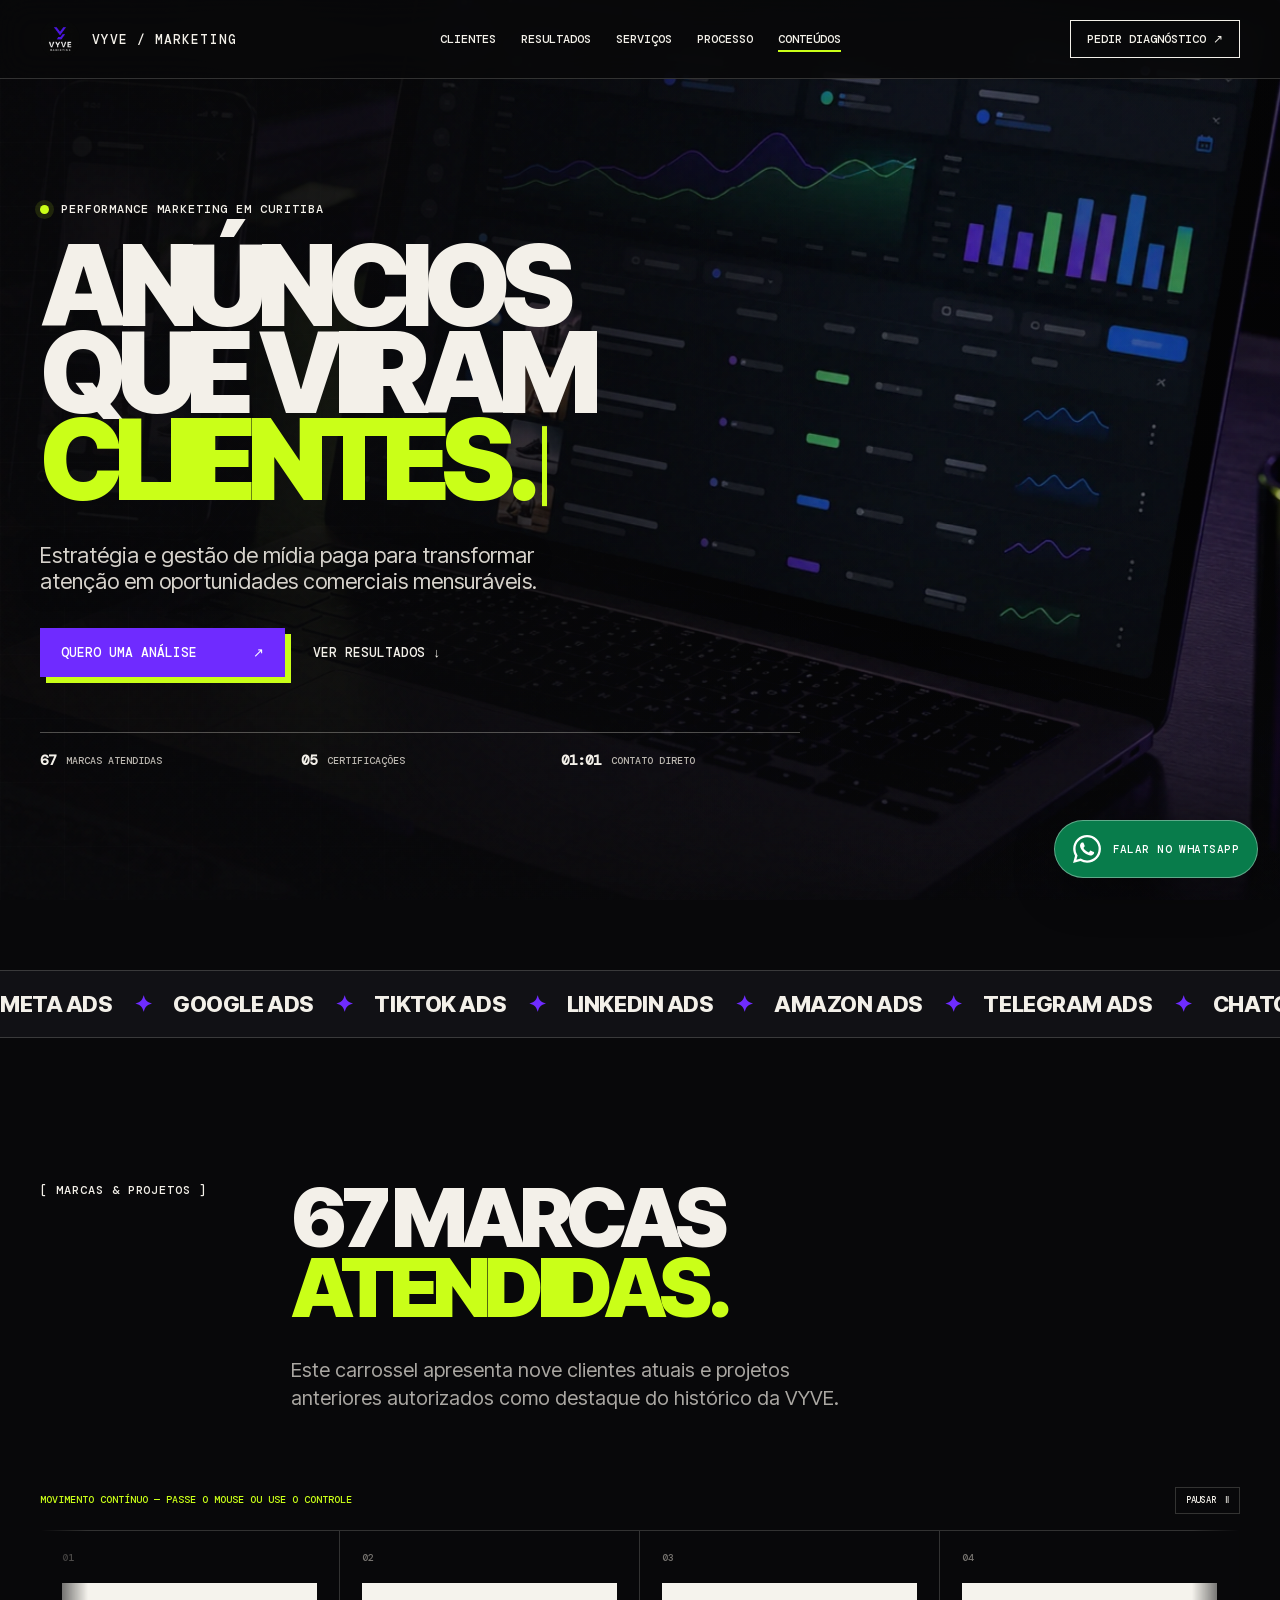
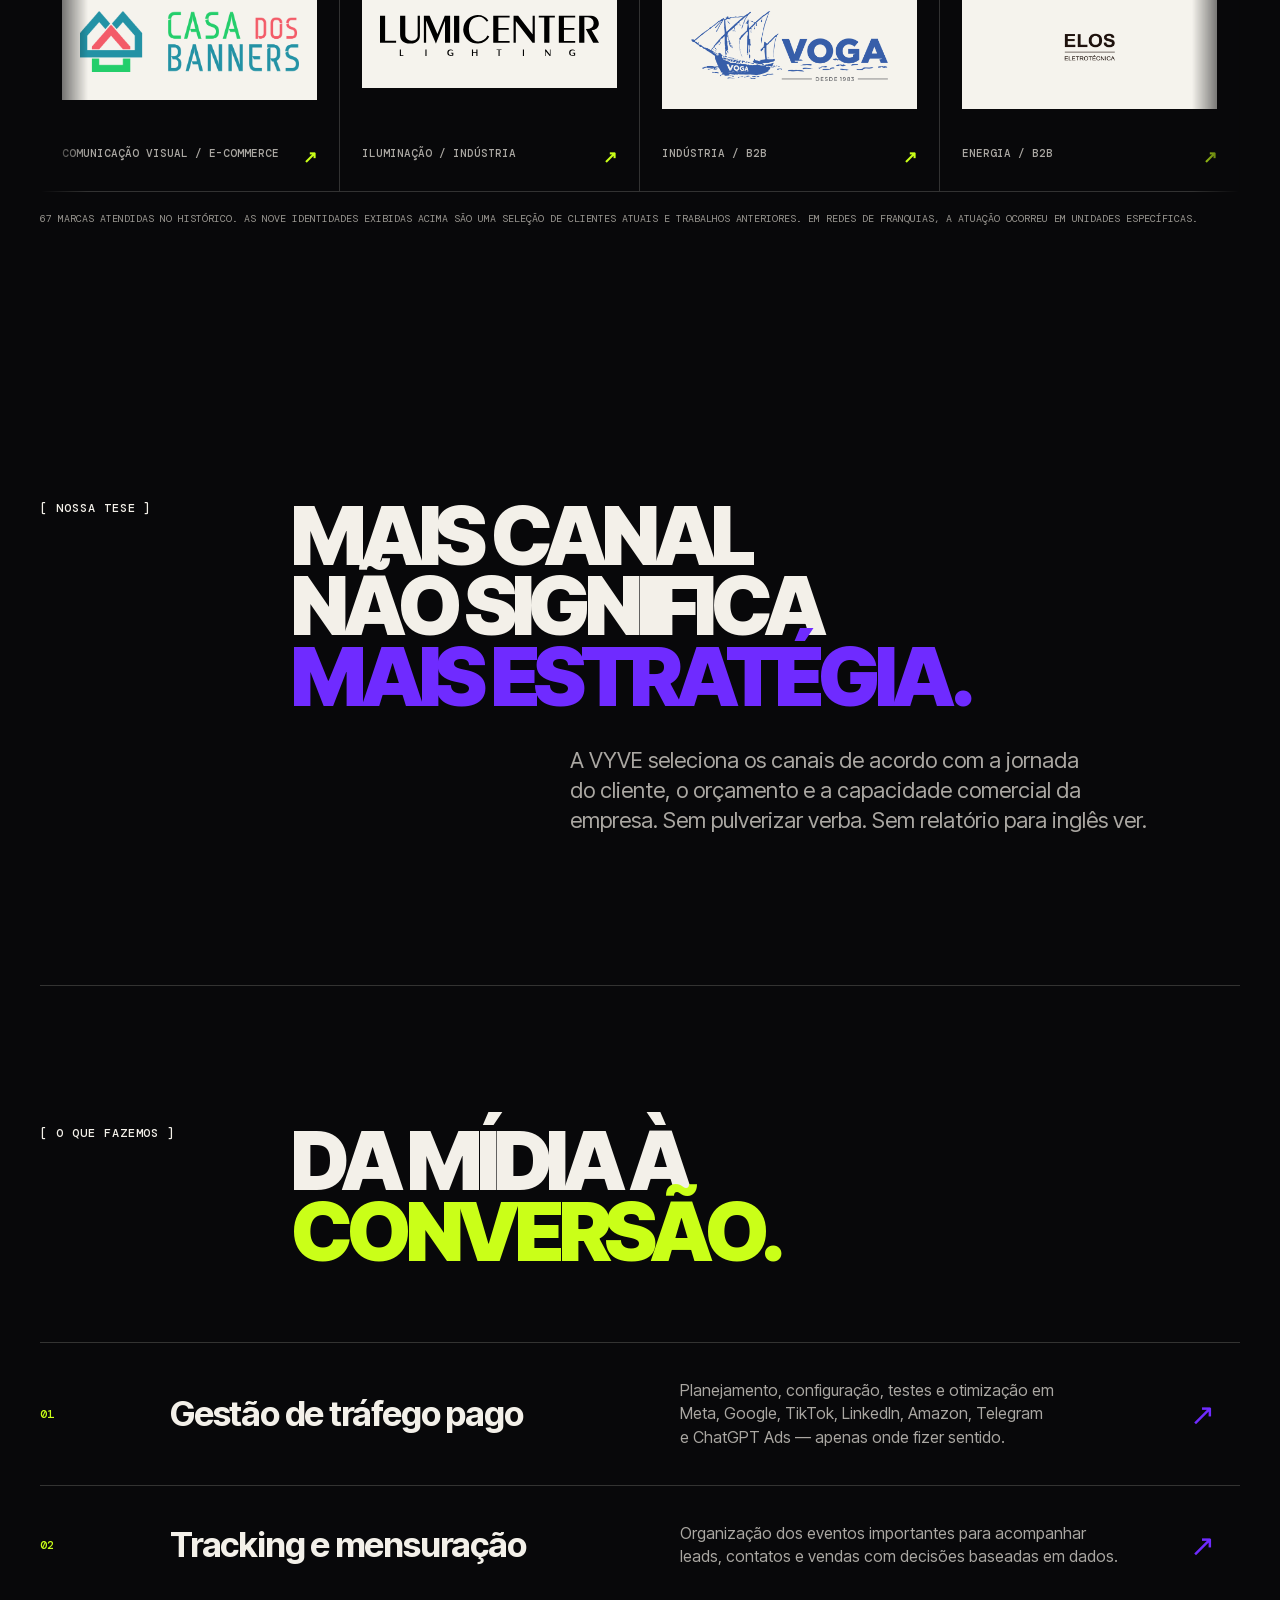
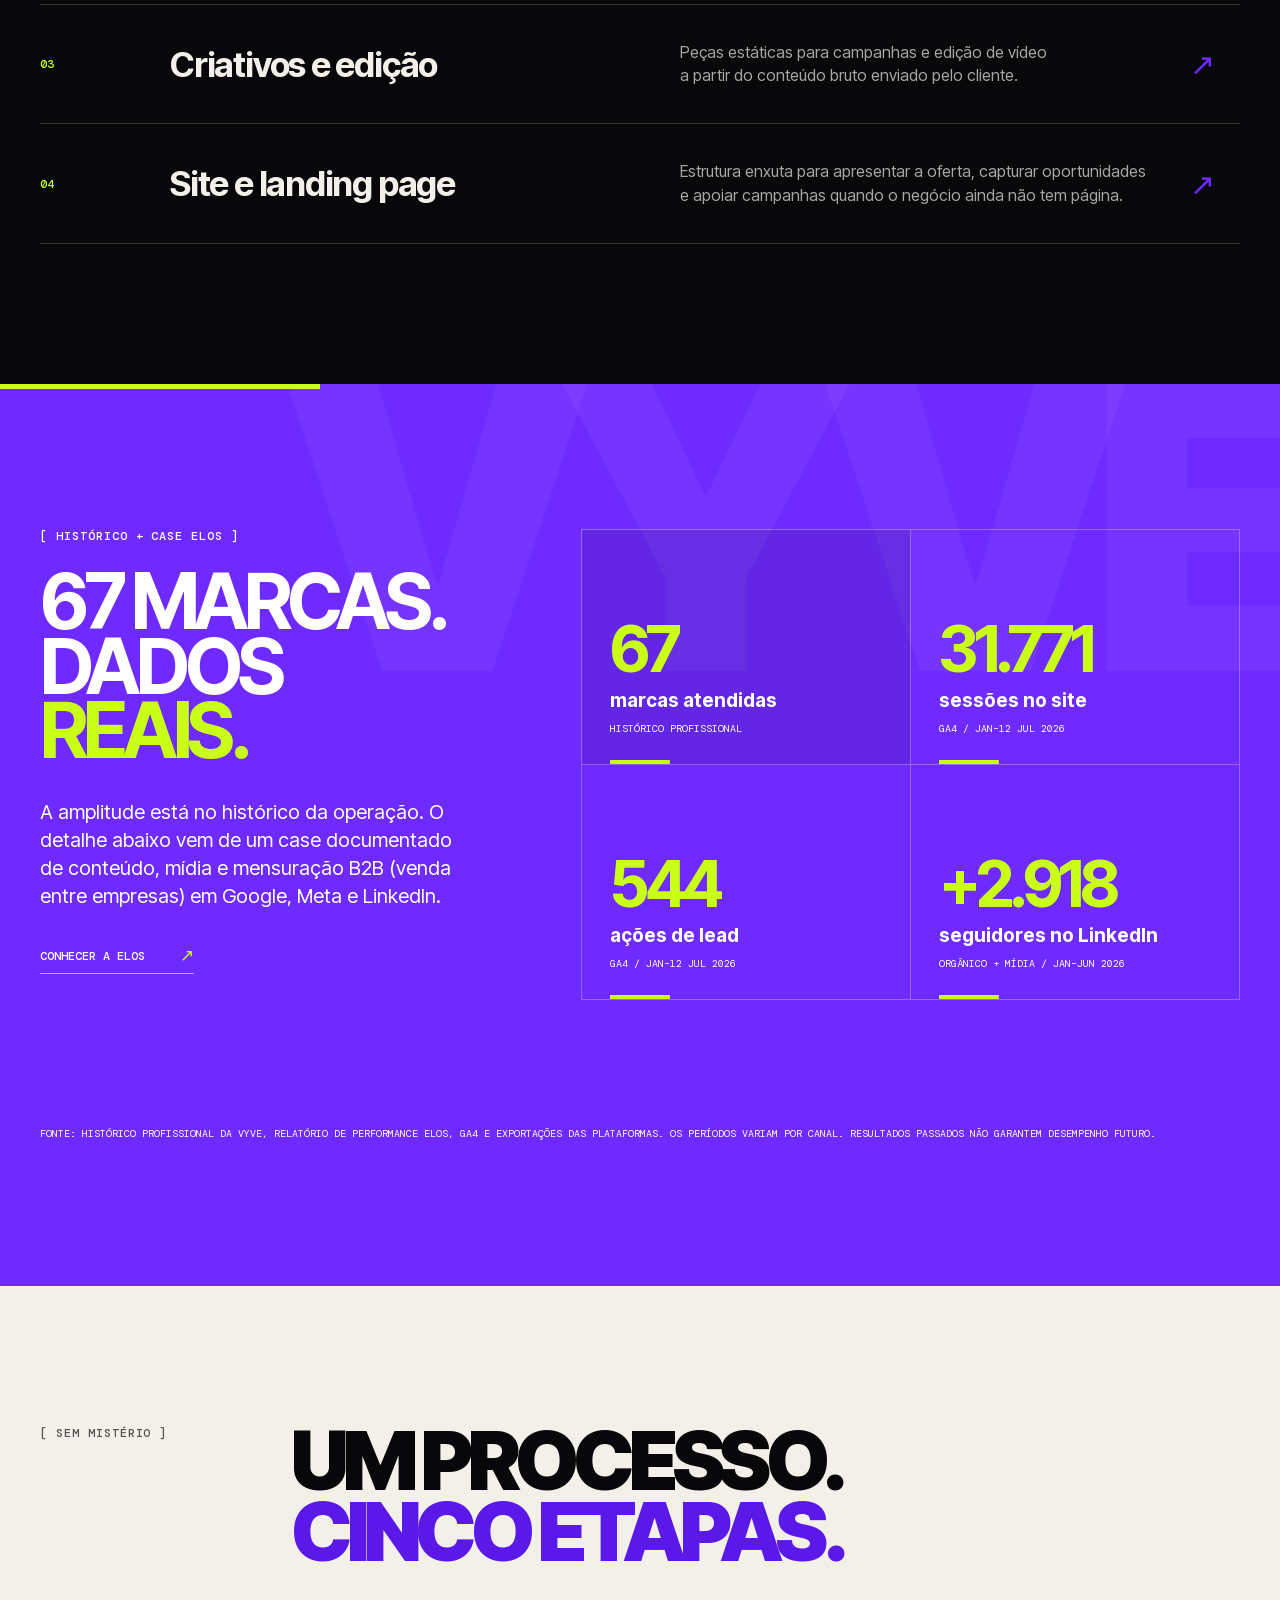
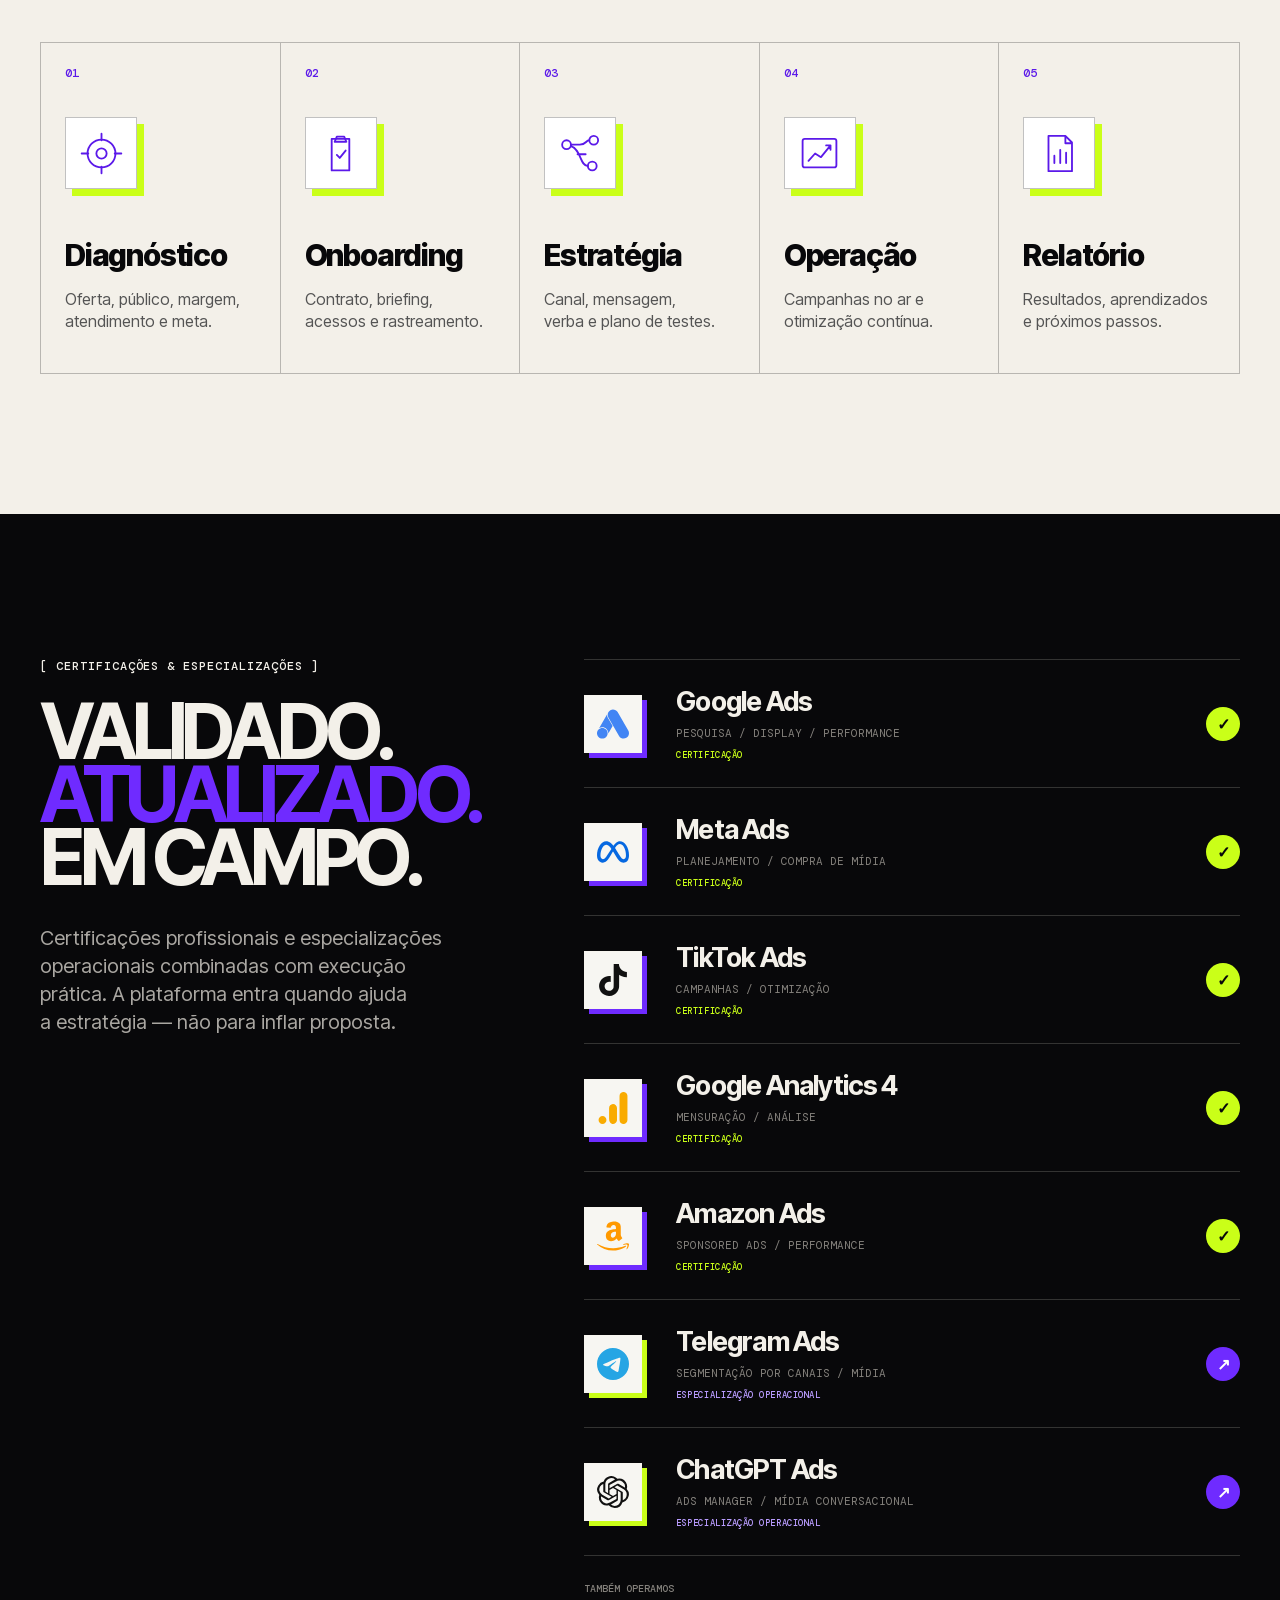
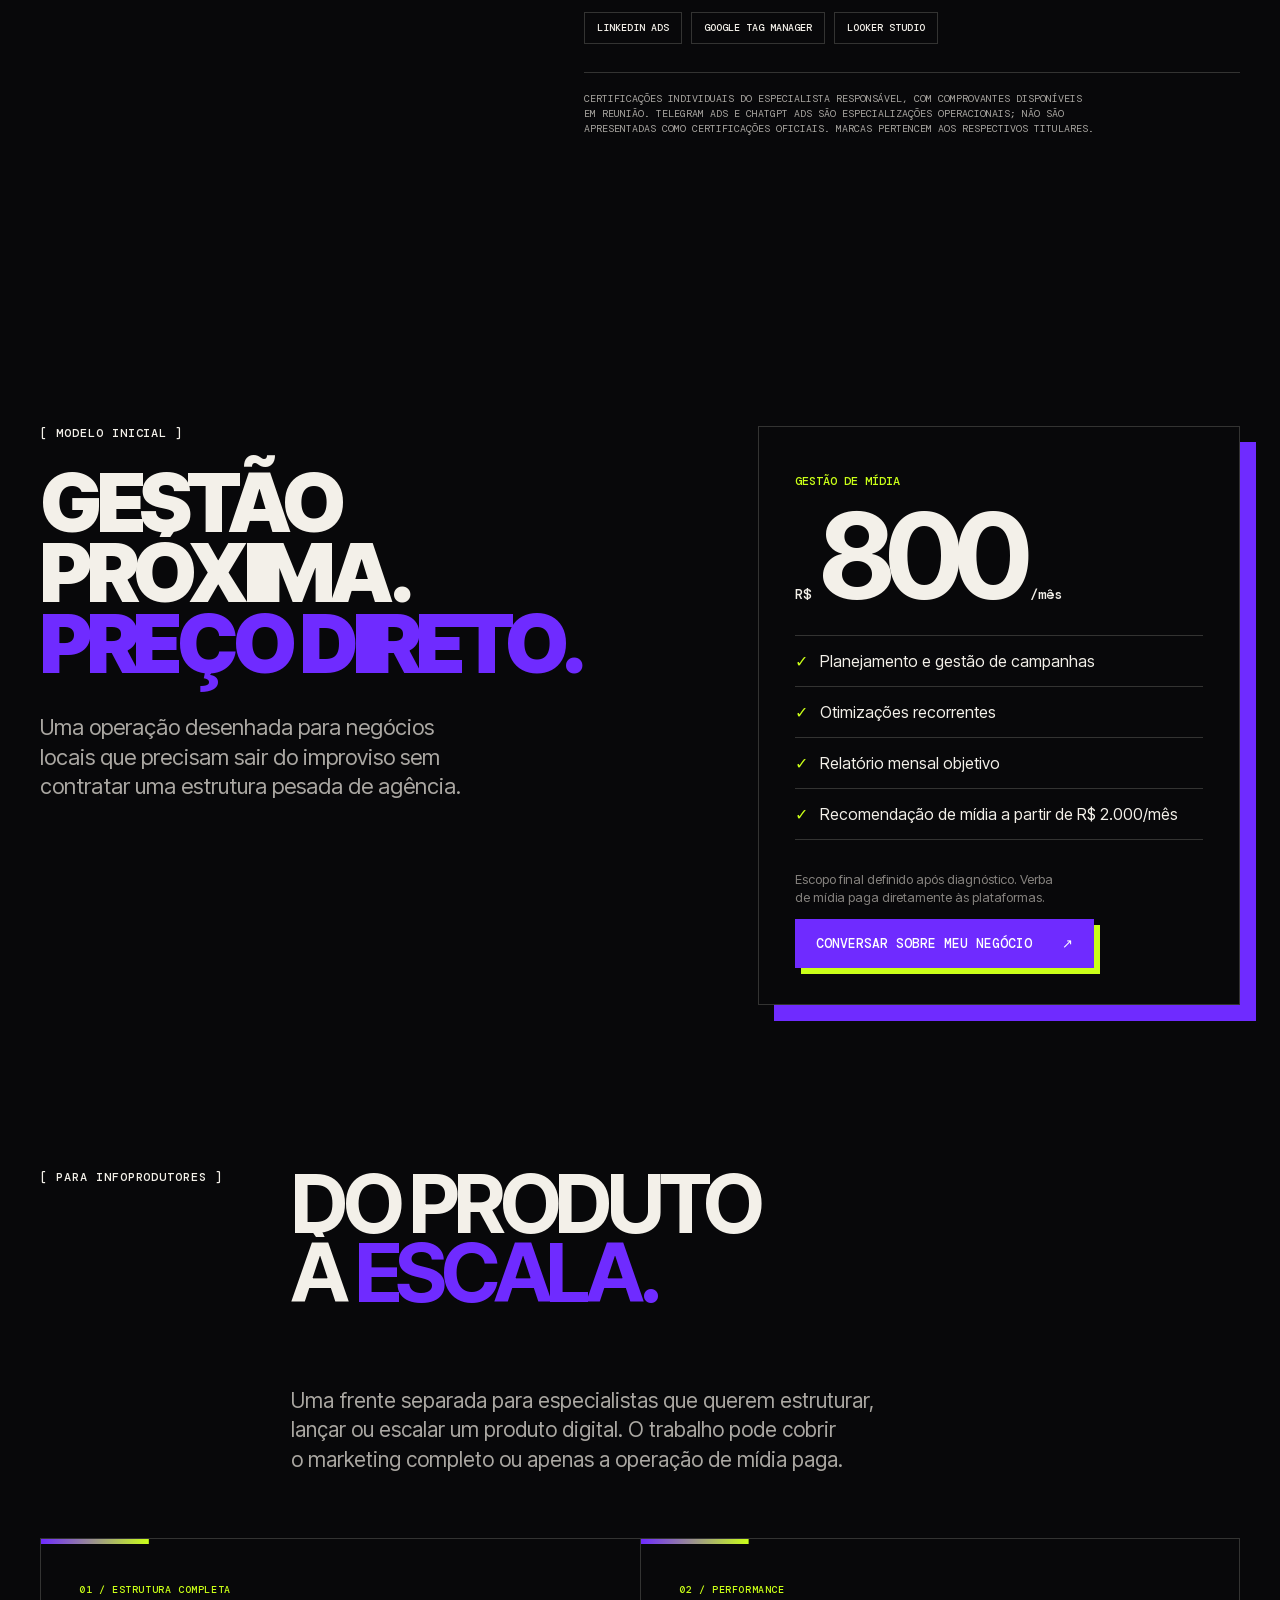
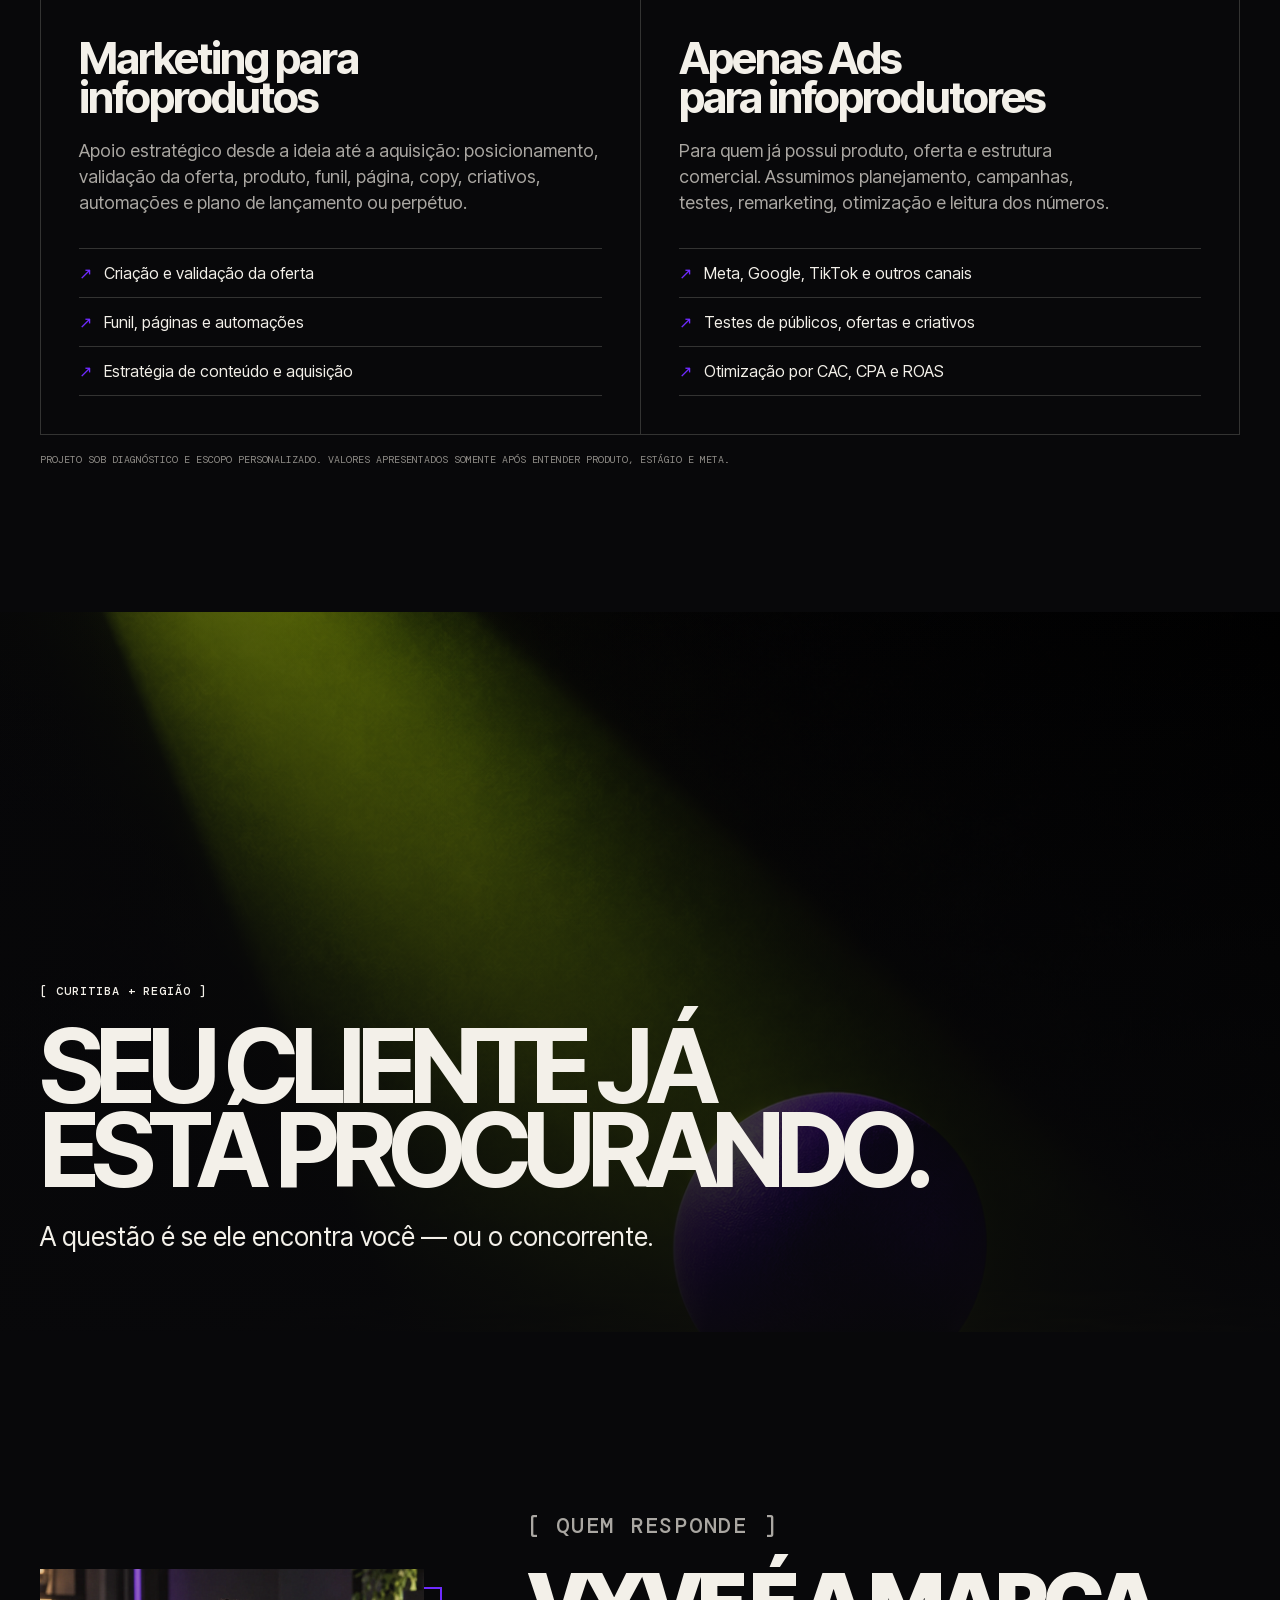
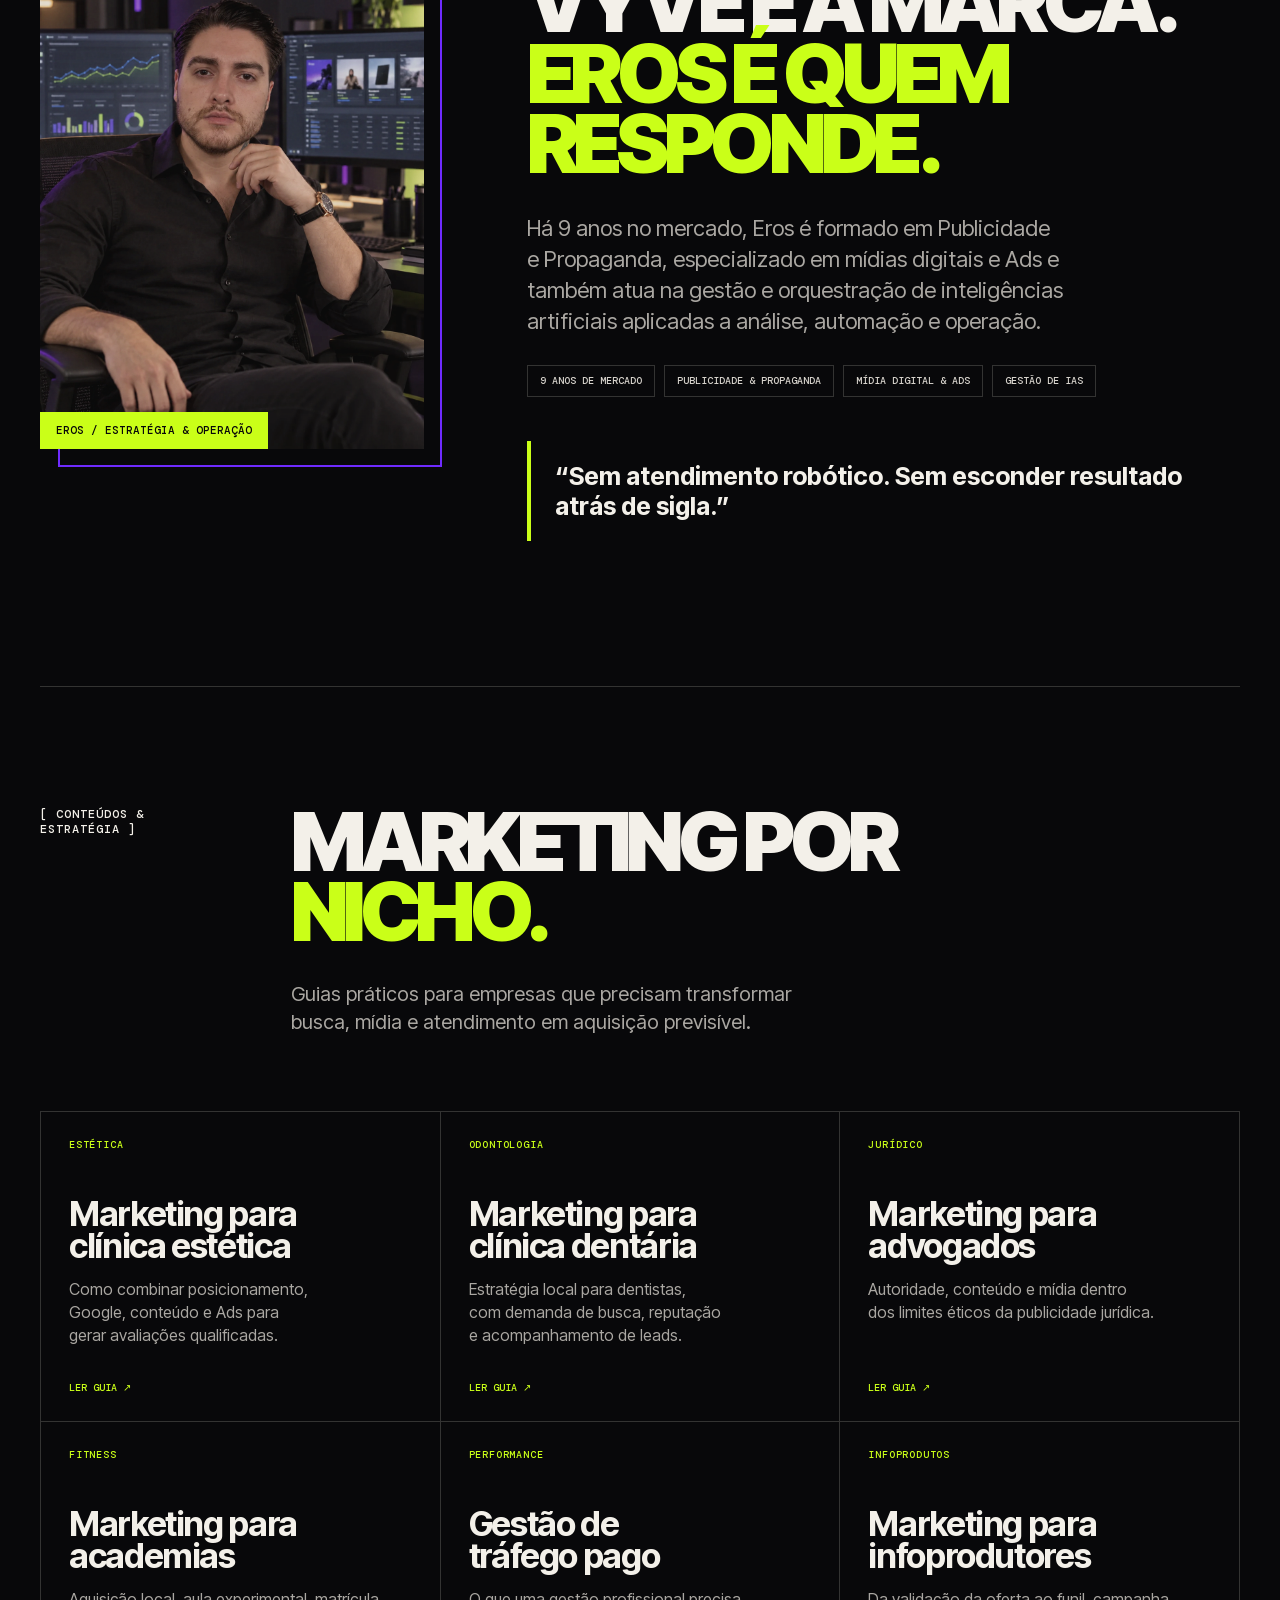
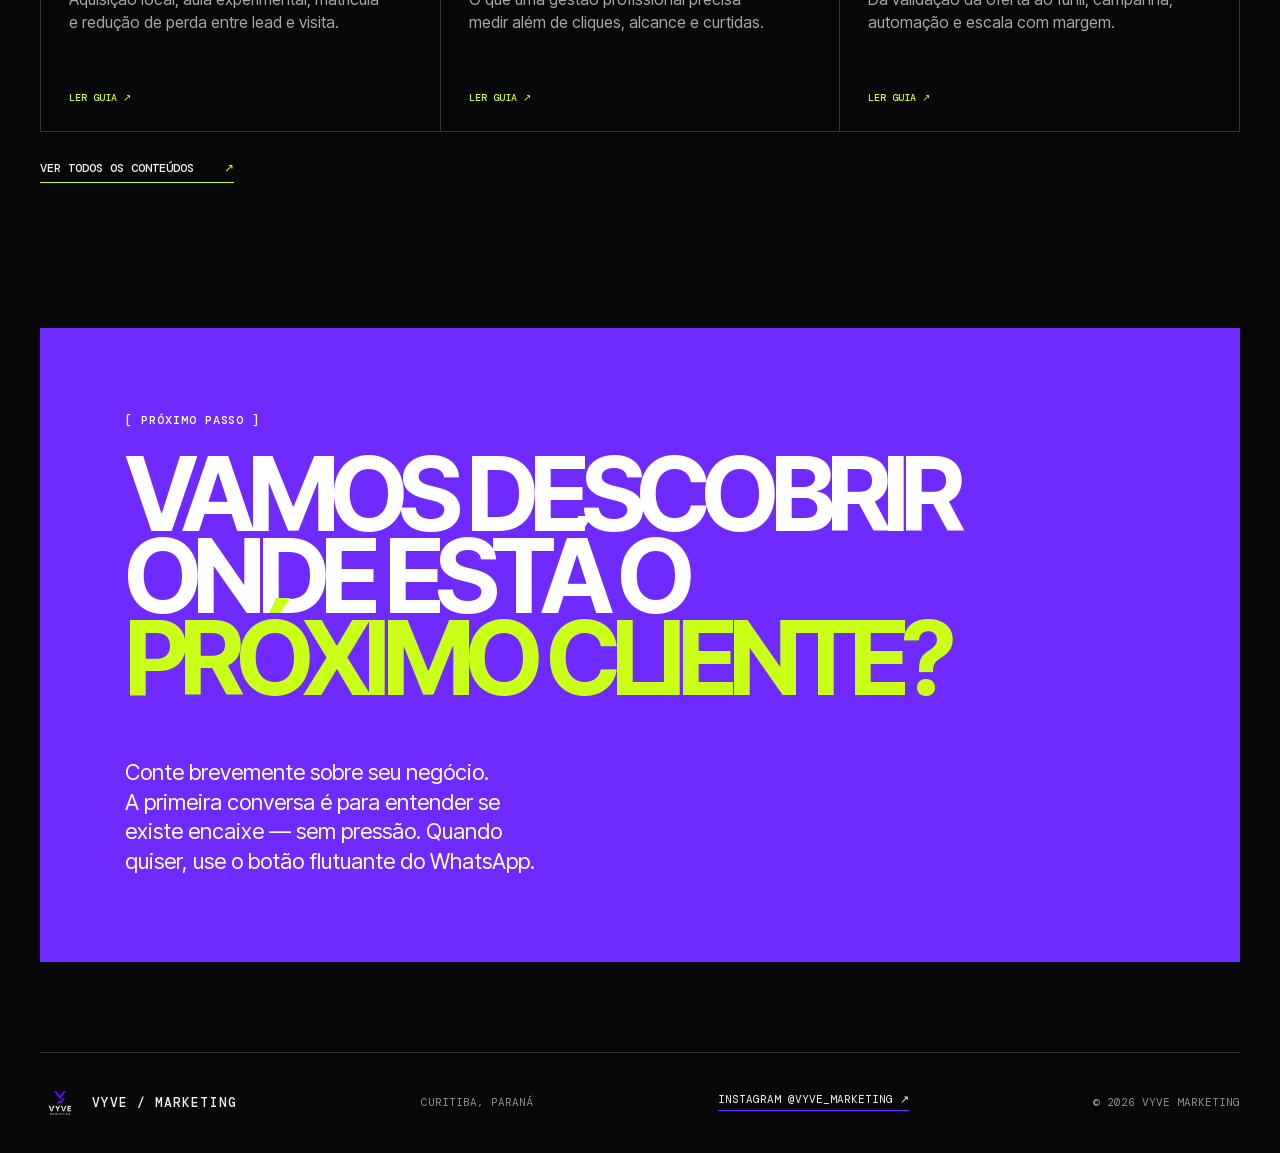
==== commit e7908481: "feat: make hero immersive with typing headline" ====
--- a/index.html
+++ b/index.html
@@ -42,27 +42,30 @@
   </header>
 
   <main id="conteudo">
-    <section class="hero shell" id="inicio">
-      <div class="hero-copy reveal">
-        <p class="kicker"><span></span> Performance marketing em Curitiba</p>
-        <h1>ANÚNCIOS<br>QUE VIRAM<br><em>CONVERSAS.</em></h1>
-        <p class="hero-lead">Estratégia e gestão de mídia paga para transformar atenção em oportunidades comerciais mensuráveis.</p>
-        <div class="hero-actions">
-          <a class="button primary" href="https://wa.me/5541996128878?text=Ol%C3%A1%2C%20quero%20uma%20an%C3%A1lise%20inicial%20da%20minha%20aquisi%C3%A7%C3%A3o." target="_blank" rel="noopener">Quero uma análise <span>↗</span></a>
-          <a class="text-link" href="#resultados">Ver resultados ↓</a>
-        </div>
-        <div class="hero-proof" aria-label="Diferenciais da VYVE">
-          <span><b>67</b> marcas atendidas</span>
-          <span><b>05</b> certificações</span>
-          <span><b>01:01</b> contato direto</span>
-        </div>
-      </div>
-      <div class="hero-visual reveal" aria-label="Estação de trabalho com campanhas de mídia paga em análise">
-        <img src="assets/generated/hero-ads-workstation.webp" alt="MacBook e celular exibindo painéis de campanhas, anúncios e gráficos de performance">
-        <div class="hero-scan" aria-hidden="true"></div>
-        <div class="hero-signal" aria-hidden="true"><span></span></div>
-        <div class="hero-note">CAMPANHAS / DADOS / OTIMIZAÇÃO</div>
-        <div class="hero-index">VYVE—26</div>
+    <section class="hero" id="inicio">
+      <div class="hero-visual" aria-hidden="true">
+        <img src="assets/generated/hero-ads-workstation.webp" alt="" width="1254" height="1254" fetchpriority="high">
+      </div>
+      <div class="hero-grid" aria-hidden="true"></div>
+      <div class="hero-inner shell">
+        <div class="hero-copy reveal">
+          <p class="kicker"><span></span> Performance marketing em Curitiba</p>
+          <h1 class="hero-title" aria-label="Anúncios que viram conversas">
+            <span>ANÚNCIOS</span>
+            <span>QUE VIRAM</span>
+            <span class="hero-type-line"><span class="typed-word" id="hero-typed" data-words='["CONVERSAS.","CLIENTES.","RESULTADOS."]'>CONVERSAS.</span><span class="typing-caret" aria-hidden="true"></span></span>
+          </h1>
+          <p class="hero-lead">Estratégia e gestão de mídia paga para transformar atenção em oportunidades comerciais mensuráveis.</p>
+          <div class="hero-actions">
+            <a class="button primary" href="https://wa.me/5541996128878?text=Ol%C3%A1%2C%20quero%20uma%20an%C3%A1lise%20inicial%20da%20minha%20aquisi%C3%A7%C3%A3o." target="_blank" rel="noopener">Quero uma análise <span>↗</span></a>
+            <a class="text-link" href="#resultados">Ver resultados ↓</a>
+          </div>
+          <div class="hero-proof" aria-label="Diferenciais da VYVE">
+            <span><b>67</b> marcas atendidas</span>
+            <span><b>05</b> certificações</span>
+            <span><b>01:01</b> contato direto</span>
+          </div>
+        </div>
       </div>
     </section>
 
--- a/styles.css
+++ b/styles.css
@@ -39,34 +39,34 @@
 .nav-cta:hover { background:var(--lime); border-color:var(--lime); color:var(--ink); }
 .menu-button { display:none; background:none; border:1px solid var(--line); color:var(--paper); padding:10px; font:500 12px/1 var(--mono); }
 
-.hero { min-height:820px; padding-top:150px; display:grid; grid-template-columns:1.05fr .95fr; gap:4vw; align-items:center; }
+.hero { position:relative; min-height:max(780px,100svh); display:flex; align-items:center; isolation:isolate; overflow:hidden; }
+.hero-inner { position:relative; z-index:3; padding-block:148px 76px; }
+.hero-copy { width:min(970px,72vw); }
+.hero-visual { position:absolute; z-index:-3; inset:0; overflow:hidden; background:#0c0b10; }
+.hero-visual img { width:100%; height:100%; max-width:none; object-fit:cover; object-position:63% 50%; transform:scale(1.06) translate3d(var(--parallax-x,0),var(--parallax-y,0),0); transition:transform .35s ease-out; filter:saturate(.92) contrast(1.04); }
+.hero-visual:before { content:""; position:absolute; z-index:1; inset:0; background:linear-gradient(90deg,rgba(8,8,10,.98) 0%,rgba(8,8,10,.92) 29%,rgba(8,8,10,.72) 48%,rgba(8,8,10,.28) 72%,rgba(8,8,10,.42) 100%),linear-gradient(180deg,rgba(8,8,10,.18) 0%,transparent 56%,rgba(8,8,10,.92) 100%); pointer-events:none; }
+.hero-visual:after { content:""; position:absolute; z-index:2; inset:0; opacity:.13; mix-blend-mode:soft-light; background-image:url("data:image/svg+xml,%3Csvg viewBox='0 0 180 180' xmlns='http://www.w3.org/2000/svg'%3E%3Cfilter id='n'%3E%3CfeTurbulence type='fractalNoise' baseFrequency='.72' numOctaves='3' stitchTiles='stitch'/%3E%3C/filter%3E%3Crect width='100%25' height='100%25' filter='url(%23n)' opacity='.58'/%3E%3C/svg%3E"); pointer-events:none; }
+.hero-grid { position:absolute; z-index:-1; inset:78px 0 0; opacity:.12; background-image:linear-gradient(rgba(243,240,233,.12) 1px,transparent 1px),linear-gradient(90deg,rgba(243,240,233,.12) 1px,transparent 1px); background-size:64px 64px; -webkit-mask-image:linear-gradient(90deg,#000,transparent 70%); mask-image:linear-gradient(90deg,#000,transparent 70%); pointer-events:none; }
 .kicker,.section-label { margin:0 0 26px; font:500 12px/1.3 var(--mono); letter-spacing:.08em; text-transform:uppercase; }
 .kicker { display:flex; align-items:center; gap:12px; }
 .kicker span { width:9px; height:9px; background:var(--lime); border-radius:50%; box-shadow:0 0 0 5px rgba(202,255,24,.12); }
 h1,h2,h3,p { text-wrap:balance; }
-h1 { margin:0; font-size:clamp(72px,7.5vw,132px); line-height:.79; letter-spacing:-.075em; font-weight:900; }
+h1 { margin:0; font-size:clamp(72px,8.7vw,142px); line-height:.78; letter-spacing:-.075em; font-weight:900; }
 h1 em,h2 i { color:var(--lime); font-style:normal; }
-.hero-lead { max-width:620px; margin:34px 0; font-size:clamp(20px,1.7vw,28px); line-height:1.2; color:#c8c5bf; }
+.hero-title > span { display:block; }
+.hero-type-line { min-height:.82em; color:var(--lime); white-space:nowrap; }
+.typed-word { display:inline; }
+.typing-caret { display:inline-block; width:.045em; height:.72em; margin-left:.055em; background:var(--lime); transform:translateY(.055em); animation:caret-blink .82s steps(1,end) infinite; }
+.hero-lead { max-width:650px; margin:34px 0; font-size:clamp(20px,1.7vw,28px); line-height:1.2; color:#d7d3cc; text-shadow:0 2px 24px rgba(0,0,0,.42); }
 .hero-actions { display:flex; align-items:center; gap:28px; }
 .button { display:inline-flex; justify-content:space-between; align-items:center; gap:30px; min-width:245px; padding:17px 20px; border:1px solid currentColor; font:500 13px/1 var(--mono); text-transform:uppercase; transition:transform .2s ease,background .2s ease,color .2s ease; }
 .button:hover { transform:translate(-3px,-3px); }
 .button.primary { background:var(--violet); border-color:var(--violet); color:white; box-shadow:6px 6px 0 var(--lime); }
 .text-link { font:500 13px/1 var(--mono); text-transform:uppercase; }
-.hero-visual { position:relative; aspect-ratio:1; border:1px solid var(--line); overflow:hidden; background:#0c0b10; }
-.hero-visual img { width:100%; height:100%; object-fit:cover; object-position:center; transform:scale(1.035) translate3d(var(--parallax-x,0),var(--parallax-y,0),0); transition:transform .25s ease-out; }
-.hero-visual:before { content:""; position:absolute; z-index:2; inset:0; border:1px solid rgba(202,255,24,.25); box-shadow:inset 0 0 70px rgba(111,43,255,.16); pointer-events:none; }
-.hero-scan { position:absolute; z-index:2; inset:-30% 0 auto; height:35%; background:linear-gradient(180deg,transparent,rgba(202,255,24,.1),rgba(202,255,24,.35),transparent); mix-blend-mode:screen; animation:scan 5.5s ease-in-out infinite; pointer-events:none; }
-.hero-signal { position:absolute; z-index:3; right:20px; bottom:68px; width:145px; height:38px; border-bottom:1px solid rgba(243,240,233,.38); overflow:hidden; }
-.hero-signal:before { content:"LIVE SIGNAL"; position:absolute; left:0; top:0; color:var(--paper); font:500 9px/1 var(--mono); letter-spacing:.08em; }
-.hero-signal span { position:absolute; inset:19px 0 auto; height:2px; background:var(--lime); box-shadow:22px -8px 0 var(--lime),44px 7px 0 var(--lime),66px -4px 0 var(--lime),88px 5px 0 var(--lime),110px -10px 0 var(--lime); animation:signal 1.8s steps(2,end) infinite; }
-.hero-note,.hero-index { position:absolute; background:var(--paper); color:var(--ink); padding:10px 12px; font:500 11px/1 var(--mono); }
-.hero-note { left:18px; bottom:18px; }
-.hero-index { right:18px; top:18px; background:var(--lime); }
-.hero-proof { margin-top:55px; padding-top:18px; border-top:1px solid var(--line); display:grid; grid-template-columns:repeat(3,1fr); gap:22px; color:#8f8c87; font:500 10px/1.35 var(--mono); text-transform:uppercase; }
+.hero-proof { max-width:760px; margin-top:55px; padding-top:18px; border-top:1px solid rgba(243,240,233,.3); display:grid; grid-template-columns:repeat(3,1fr); gap:22px; color:#bbb7b0; font:500 10px/1.35 var(--mono); text-transform:uppercase; }
 .hero-proof span { display:flex; align-items:center; gap:10px; }
 .hero-proof b { color:var(--paper); font-size:14px; }
-@keyframes scan { 0%,12% { transform:translateY(-120%); opacity:0; } 35%,72% { opacity:1; } 88%,100% { transform:translateY(380%); opacity:0; } }
-@keyframes signal { 50% { transform:translateX(7px) scaleY(1.4); } }
+@keyframes caret-blink { 50% { opacity:0; } }
 
 .ticker { margin-top:70px; border-block:1px solid var(--line); overflow:hidden; background:var(--ink-2); }
 .ticker-track { width:max-content; padding:20px 0; font-size:22px; font-weight:800; letter-spacing:-.02em; animation:ticker 28s linear infinite; }
@@ -267,8 +267,11 @@
 @media (max-width:900px) {
   .shell { width:min(100% - 34px,720px); }
   .menu { padding-inline:25px; }
-  .hero { padding-top:125px; grid-template-columns:1fr; min-height:auto; }
-  .hero-visual { width:100%; }
+  .hero { min-height:max(760px,100svh); }
+  .hero-inner { padding-block:130px 68px; }
+  .hero-copy { width:min(100%,760px); }
+  .hero-visual img { object-position:66% 50%; }
+  .hero-visual:before { background:linear-gradient(90deg,rgba(8,8,10,.97) 0%,rgba(8,8,10,.86) 48%,rgba(8,8,10,.52) 100%),linear-gradient(180deg,rgba(8,8,10,.24),transparent 50%,rgba(8,8,10,.94)); }
   .hero-actions { align-items:flex-start; flex-direction:column; }
   .hero-proof { margin-top:42px; }
   .statement,.section-head,.investment,.about,.infoproduct-intro { grid-template-columns:1fr; }
@@ -302,16 +305,17 @@
   .logo span { display:none; }
   .logo img { width:36px; height:36px; }
   .menu { top:68px; }
-  .hero { padding-top:108px; gap:50px; }
-  h1 { font-size:clamp(52px,16.1vw,72px); line-height:.82; }
+  .hero { min-height:max(760px,100svh); }
+  .hero-inner { padding-block:112px 54px; }
+  .hero-visual img { object-position:68% 50%; transform:scale(1.08); }
+  .hero-visual:before { background:linear-gradient(90deg,rgba(8,8,10,.97),rgba(8,8,10,.75)),linear-gradient(180deg,rgba(8,8,10,.22),transparent 38%,rgba(8,8,10,.96) 82%); }
+  .hero-grid { inset:68px 0 0; background-size:42px 42px; opacity:.1; }
+  h1 { font-size:clamp(50px,15.4vw,69px); line-height:.82; }
   .hero-lead { margin-block:26px; font-size:19px; }
   .button { width:100%; min-width:0; }
   .hero-actions { gap:24px; }
   .hero-proof { grid-template-columns:1fr; gap:12px; }
   .hero-proof span { justify-content:space-between; padding-bottom:10px; border-bottom:1px solid var(--line); }
-  .hero-visual { aspect-ratio:4/5; }
-  .hero-note { max-width:65%; line-height:1.25; }
-  .hero-signal { right:14px; bottom:78px; width:115px; }
   .ticker { margin-top:45px; }
   .ticker-track { font-size:18px; }
   .statement,.services,.investment,.about { padding-block:90px; }
@@ -361,7 +365,7 @@
 
 @media (prefers-reduced-motion:reduce) {
   html { scroll-behavior:auto; }
-  .ticker-track,.hero-scan,.hero-signal span,.results-line,.client-track.carousel-ready { animation:none; }
+  .ticker-track,.typing-caret,.results-line,.client-track.carousel-ready { animation:none; }
   .client-carousel { overflow-x:auto; -webkit-mask-image:none; mask-image:none; }
   .client-set[aria-hidden="true"] { display:none; }
   .hero-visual img { transform:none; transition:none; }
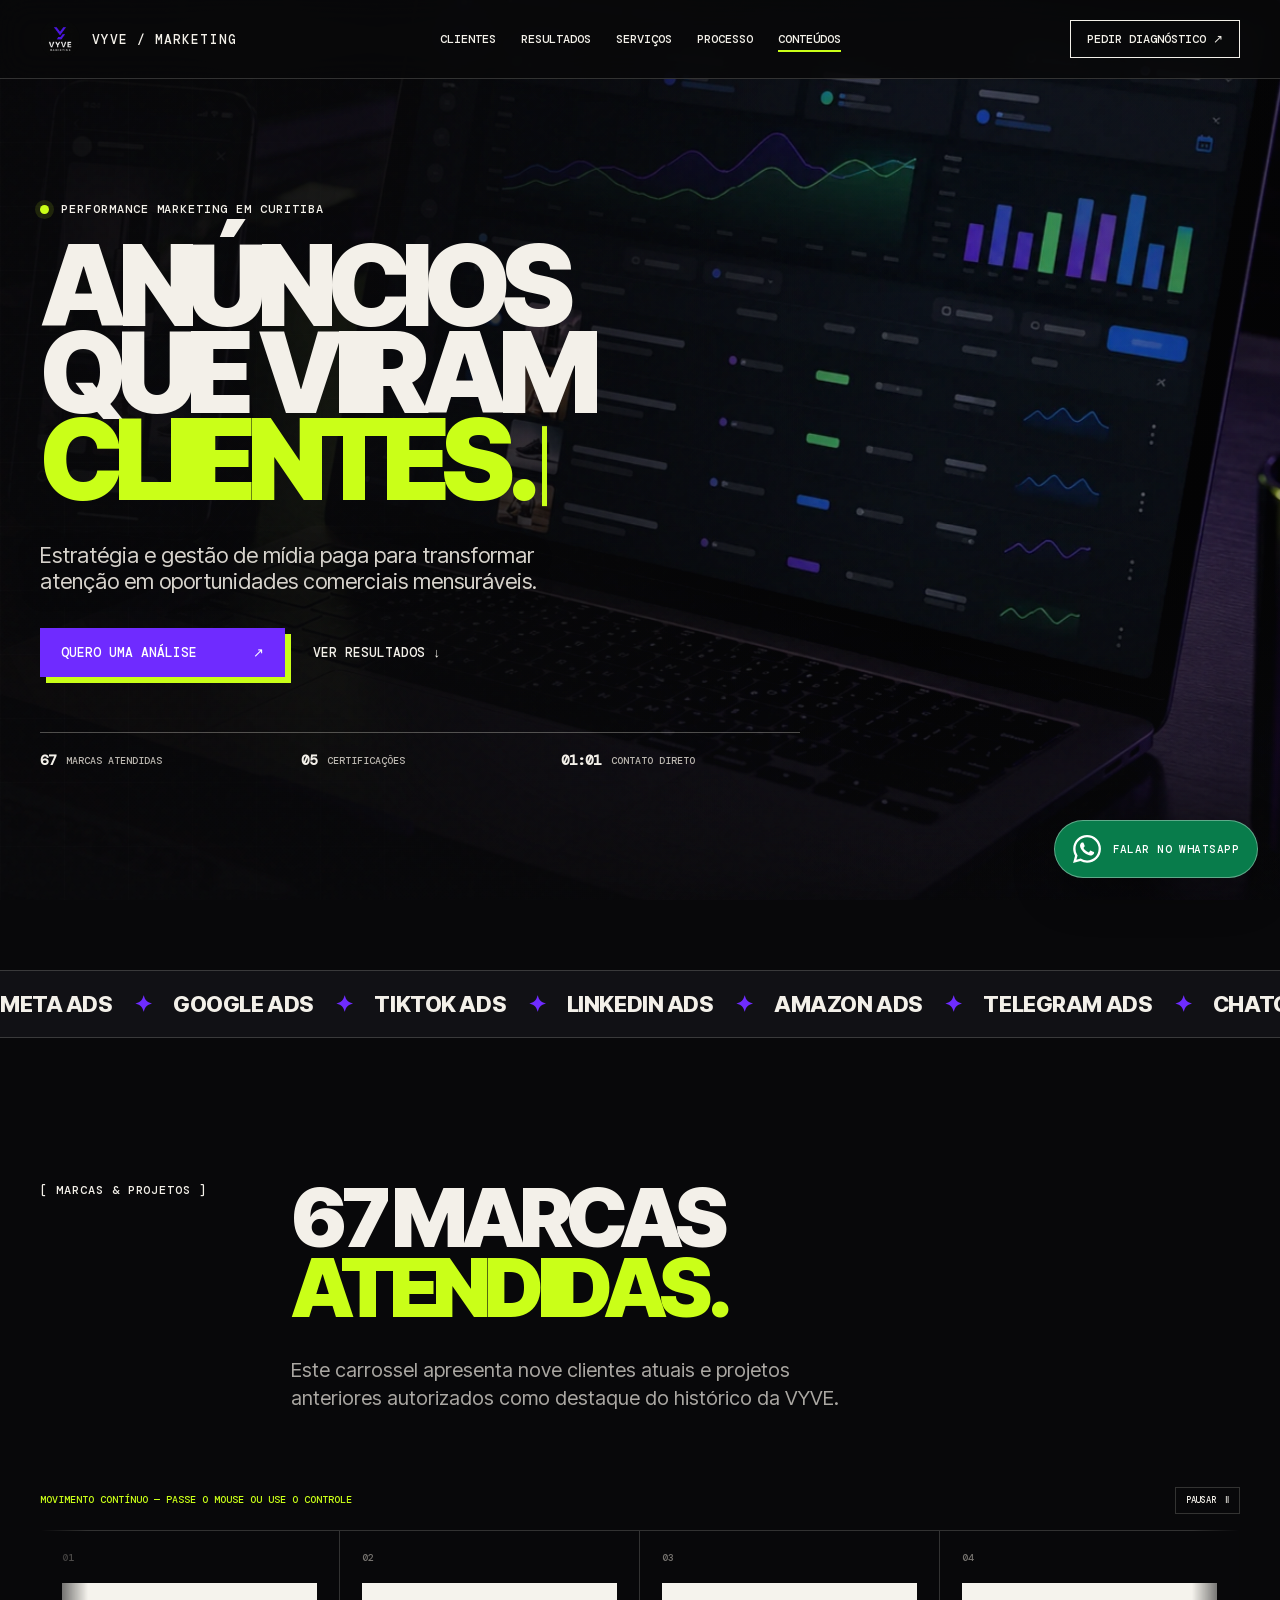
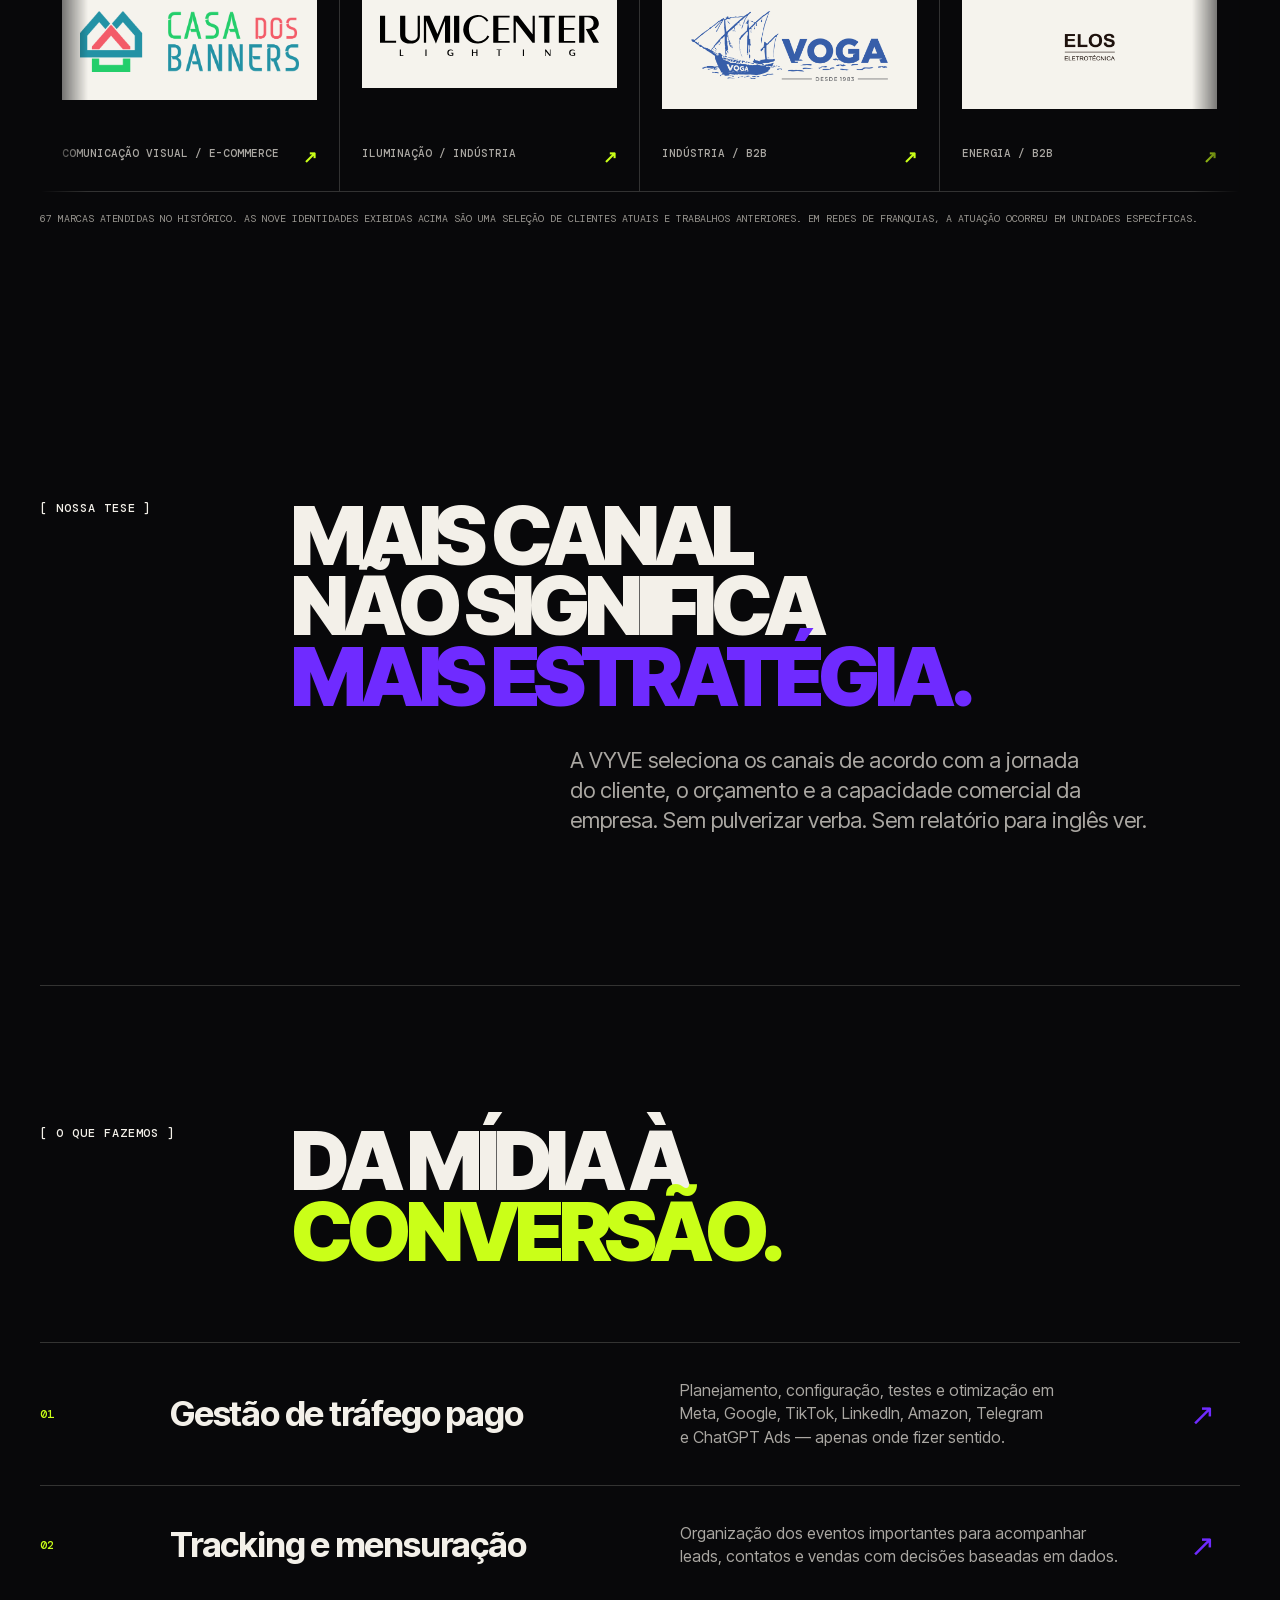
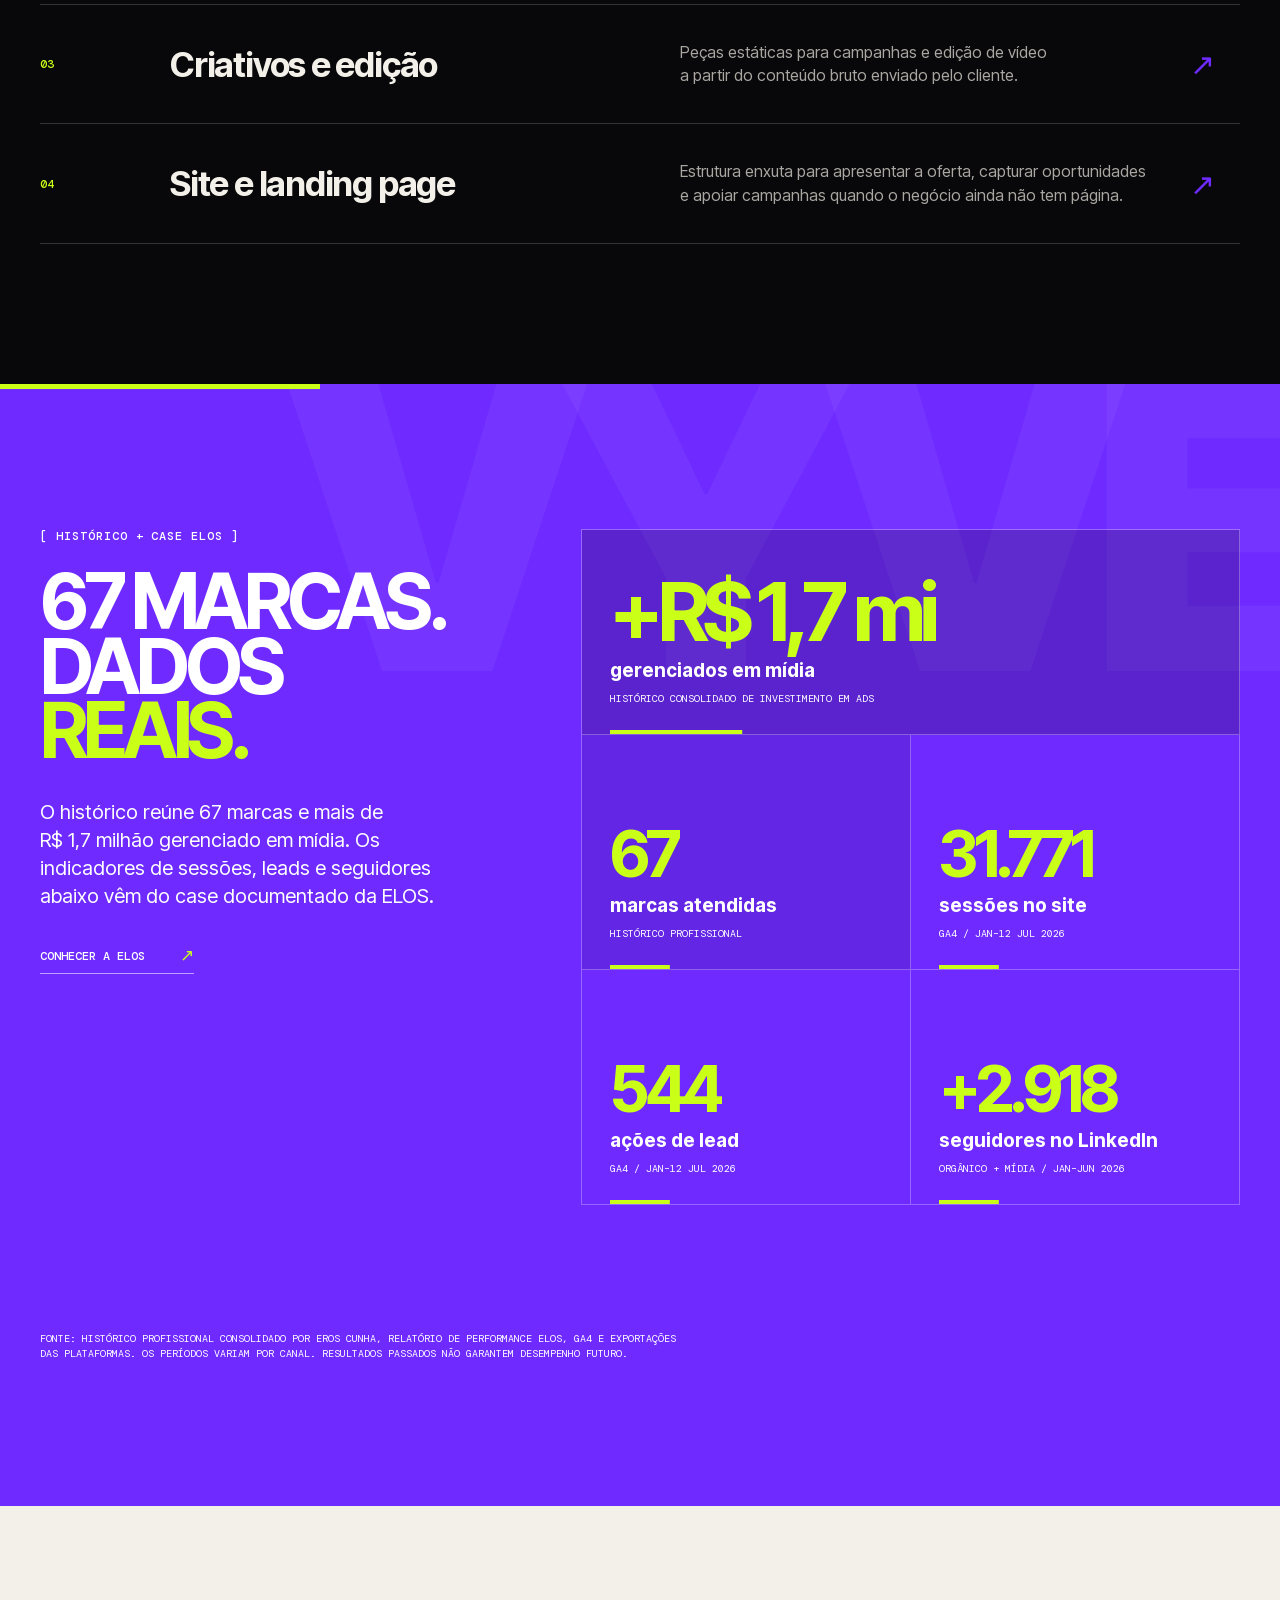
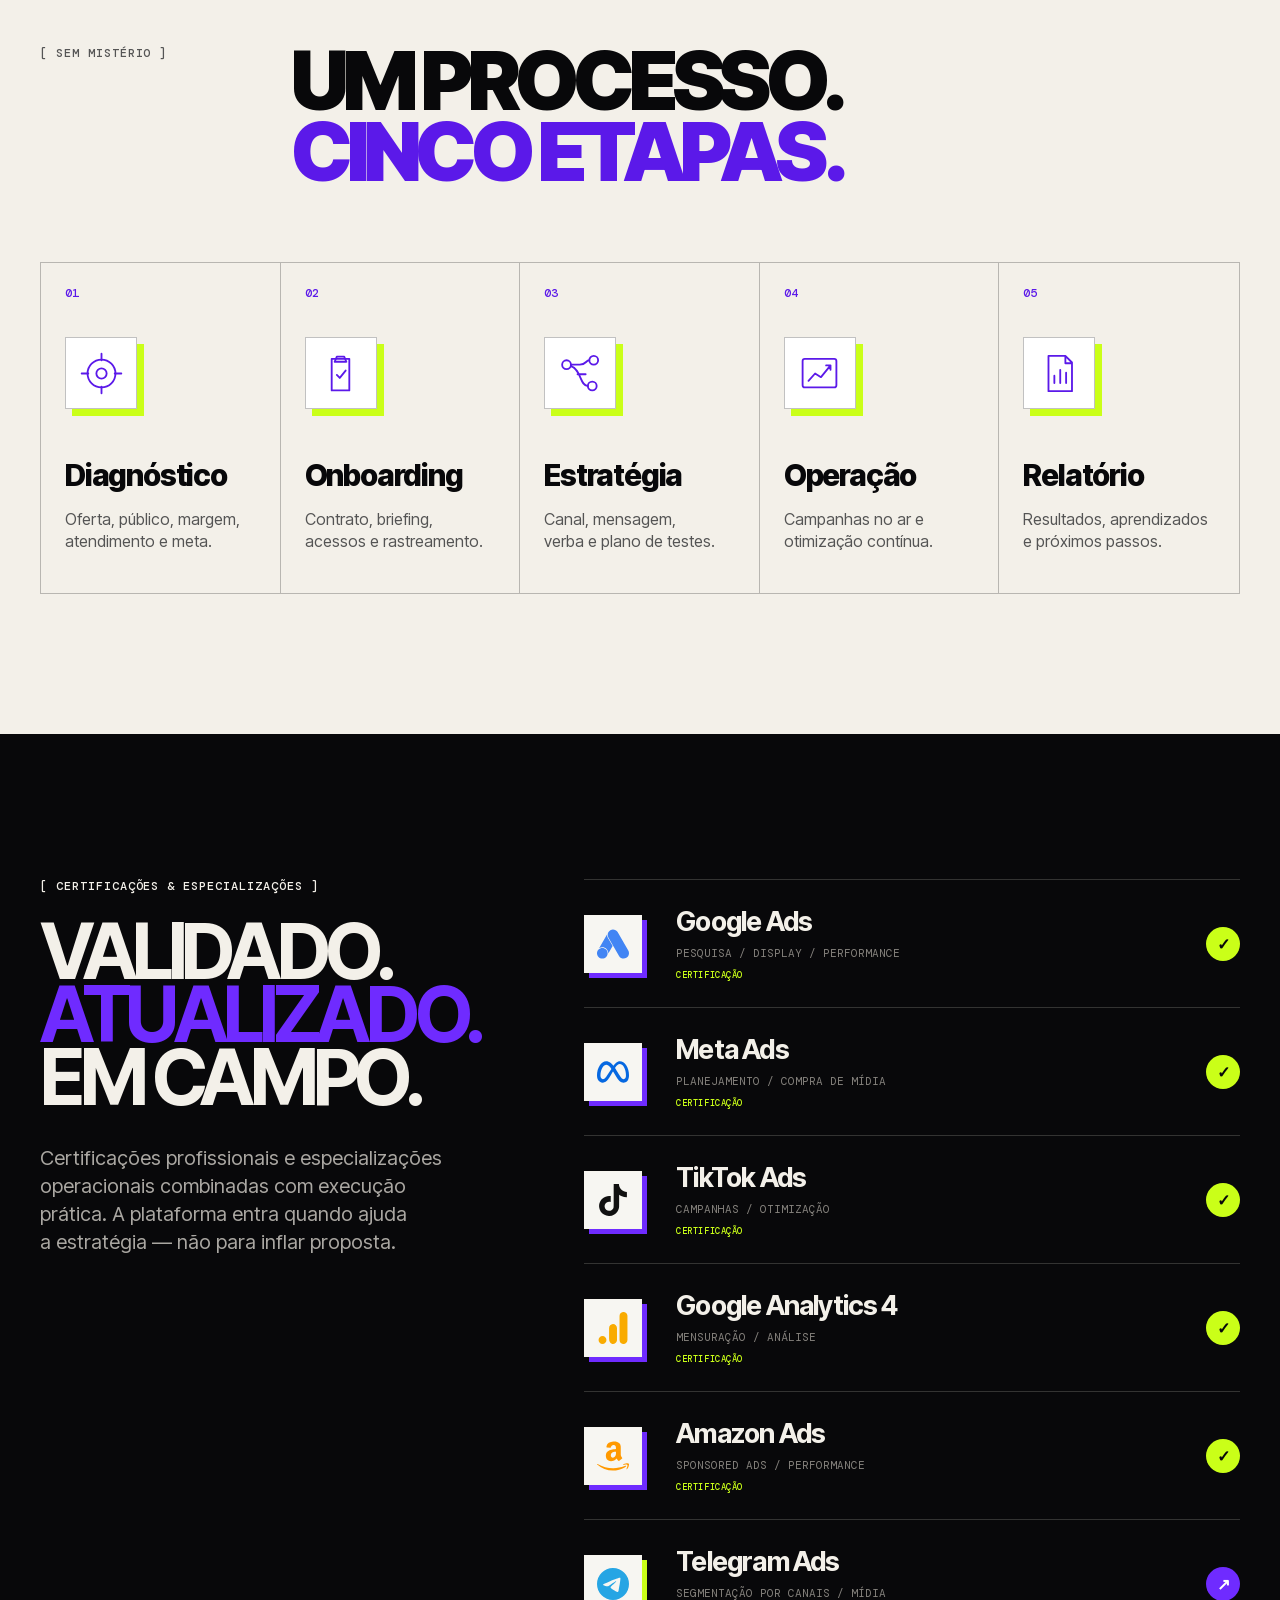
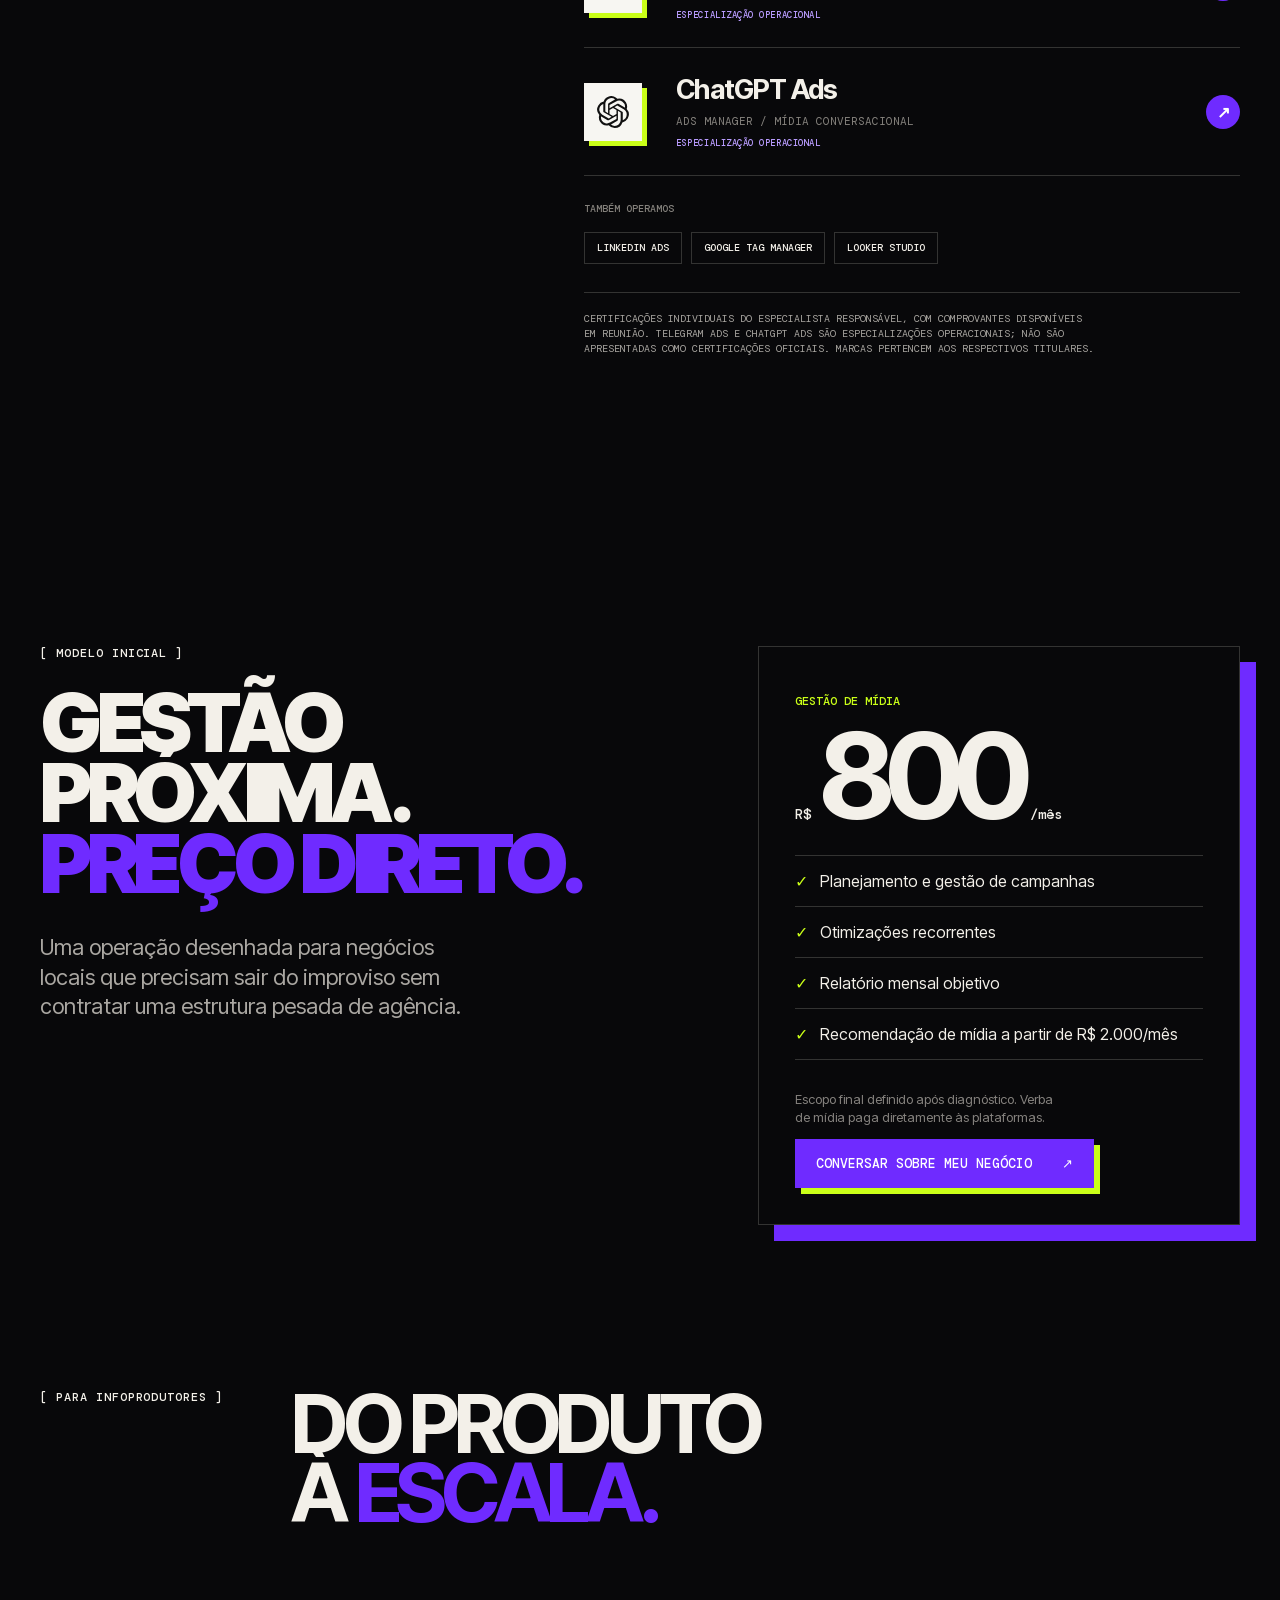
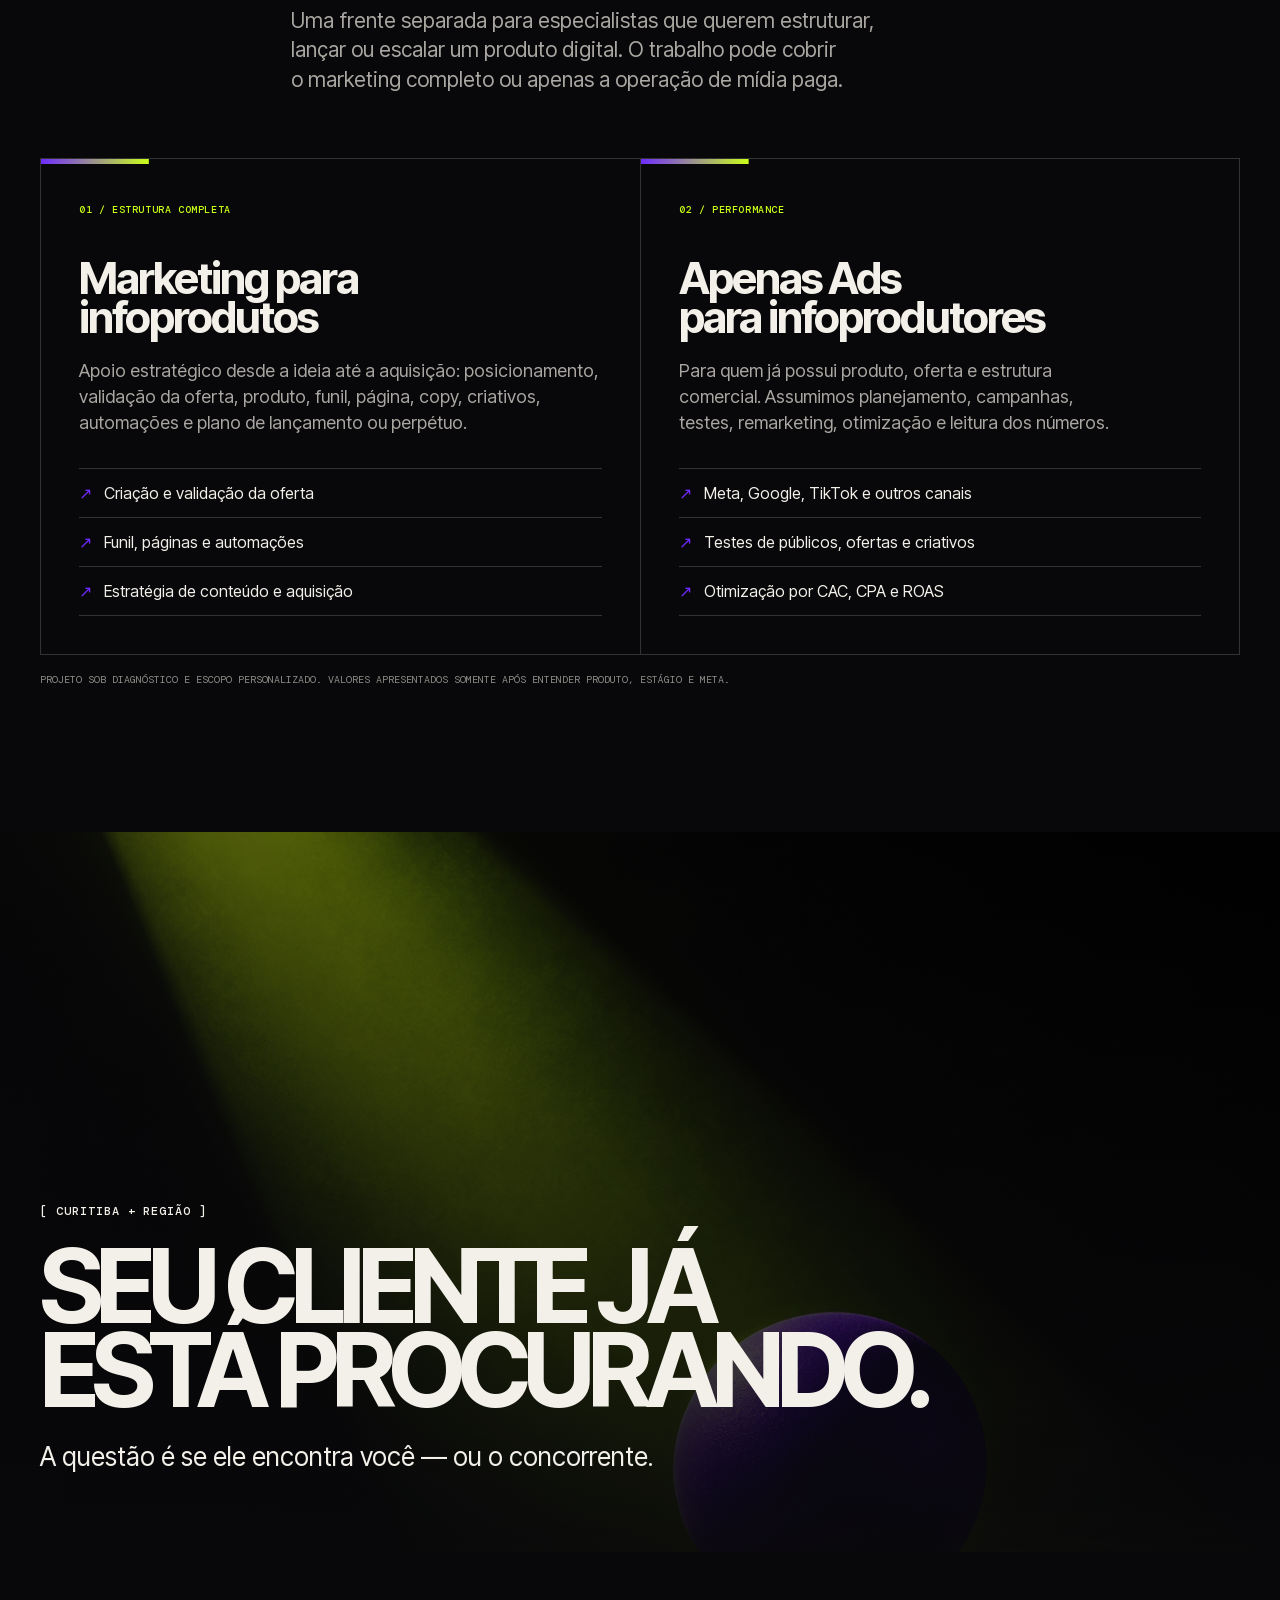
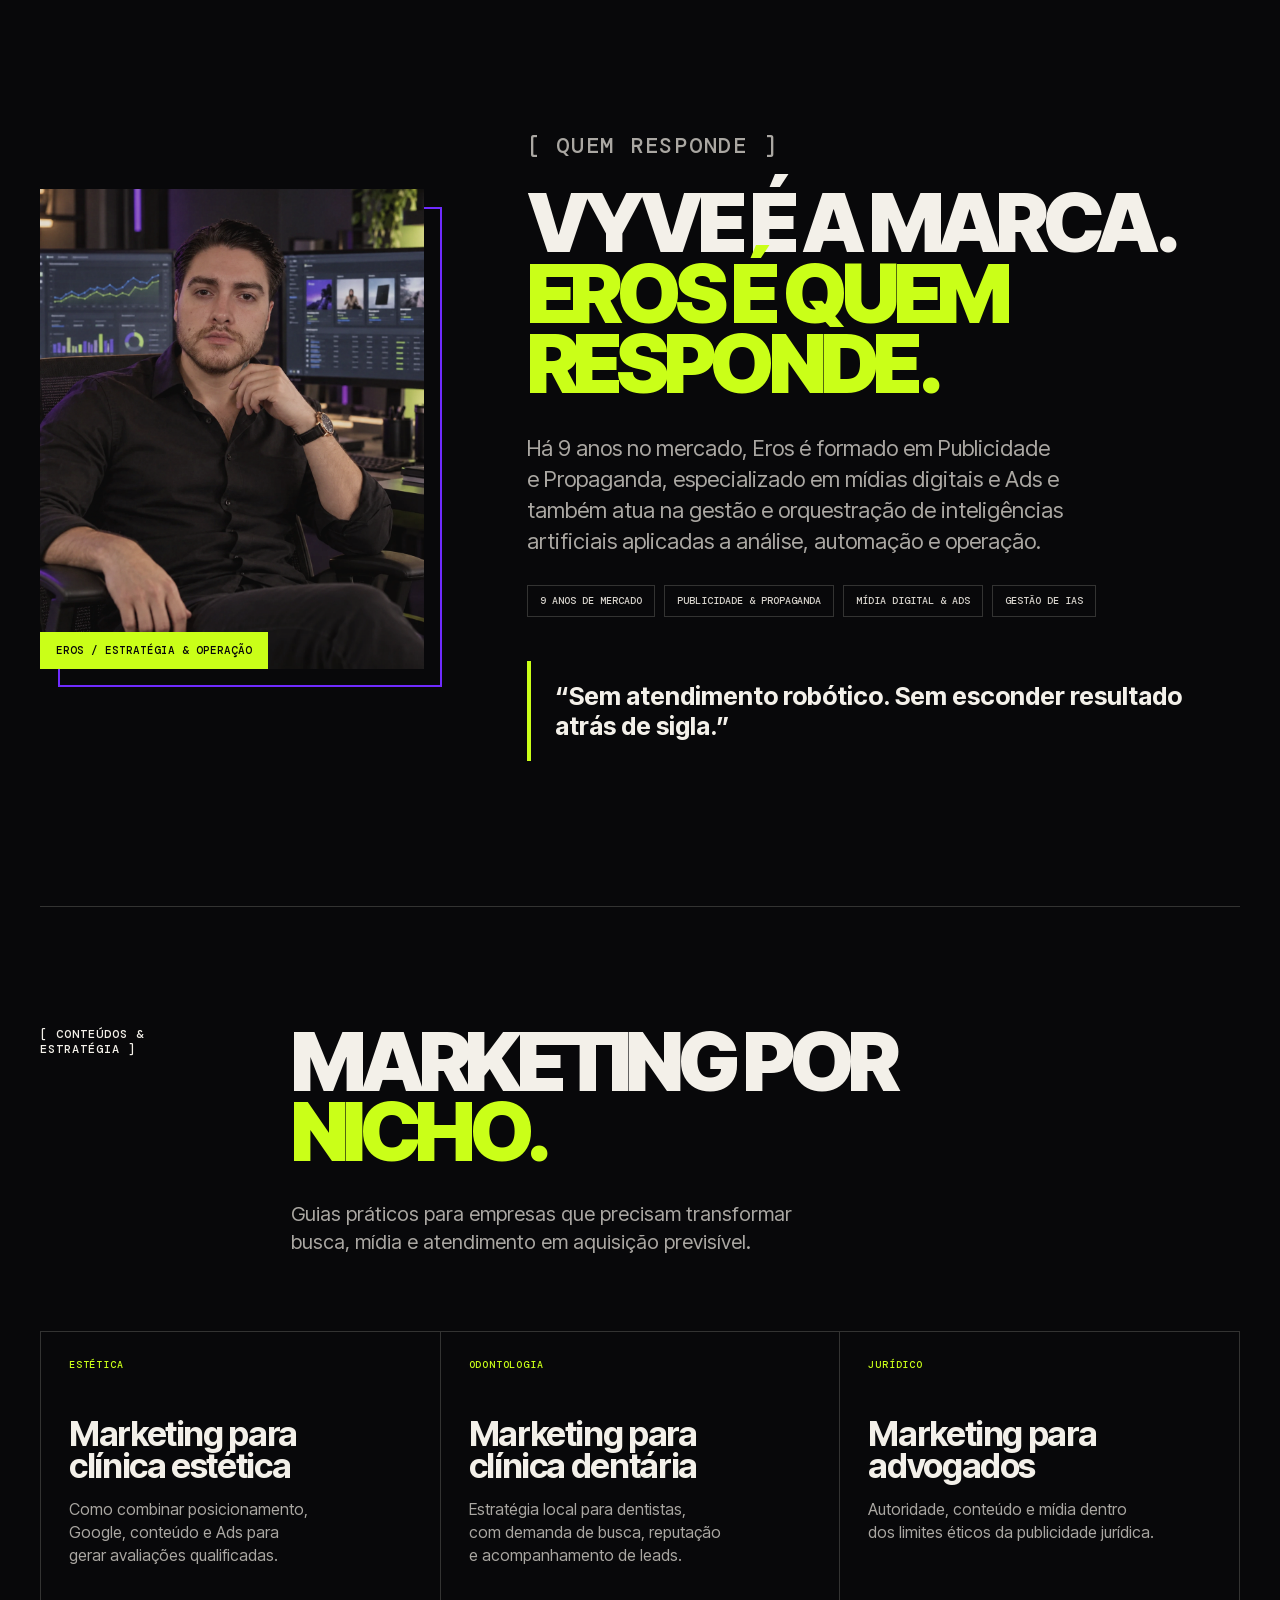
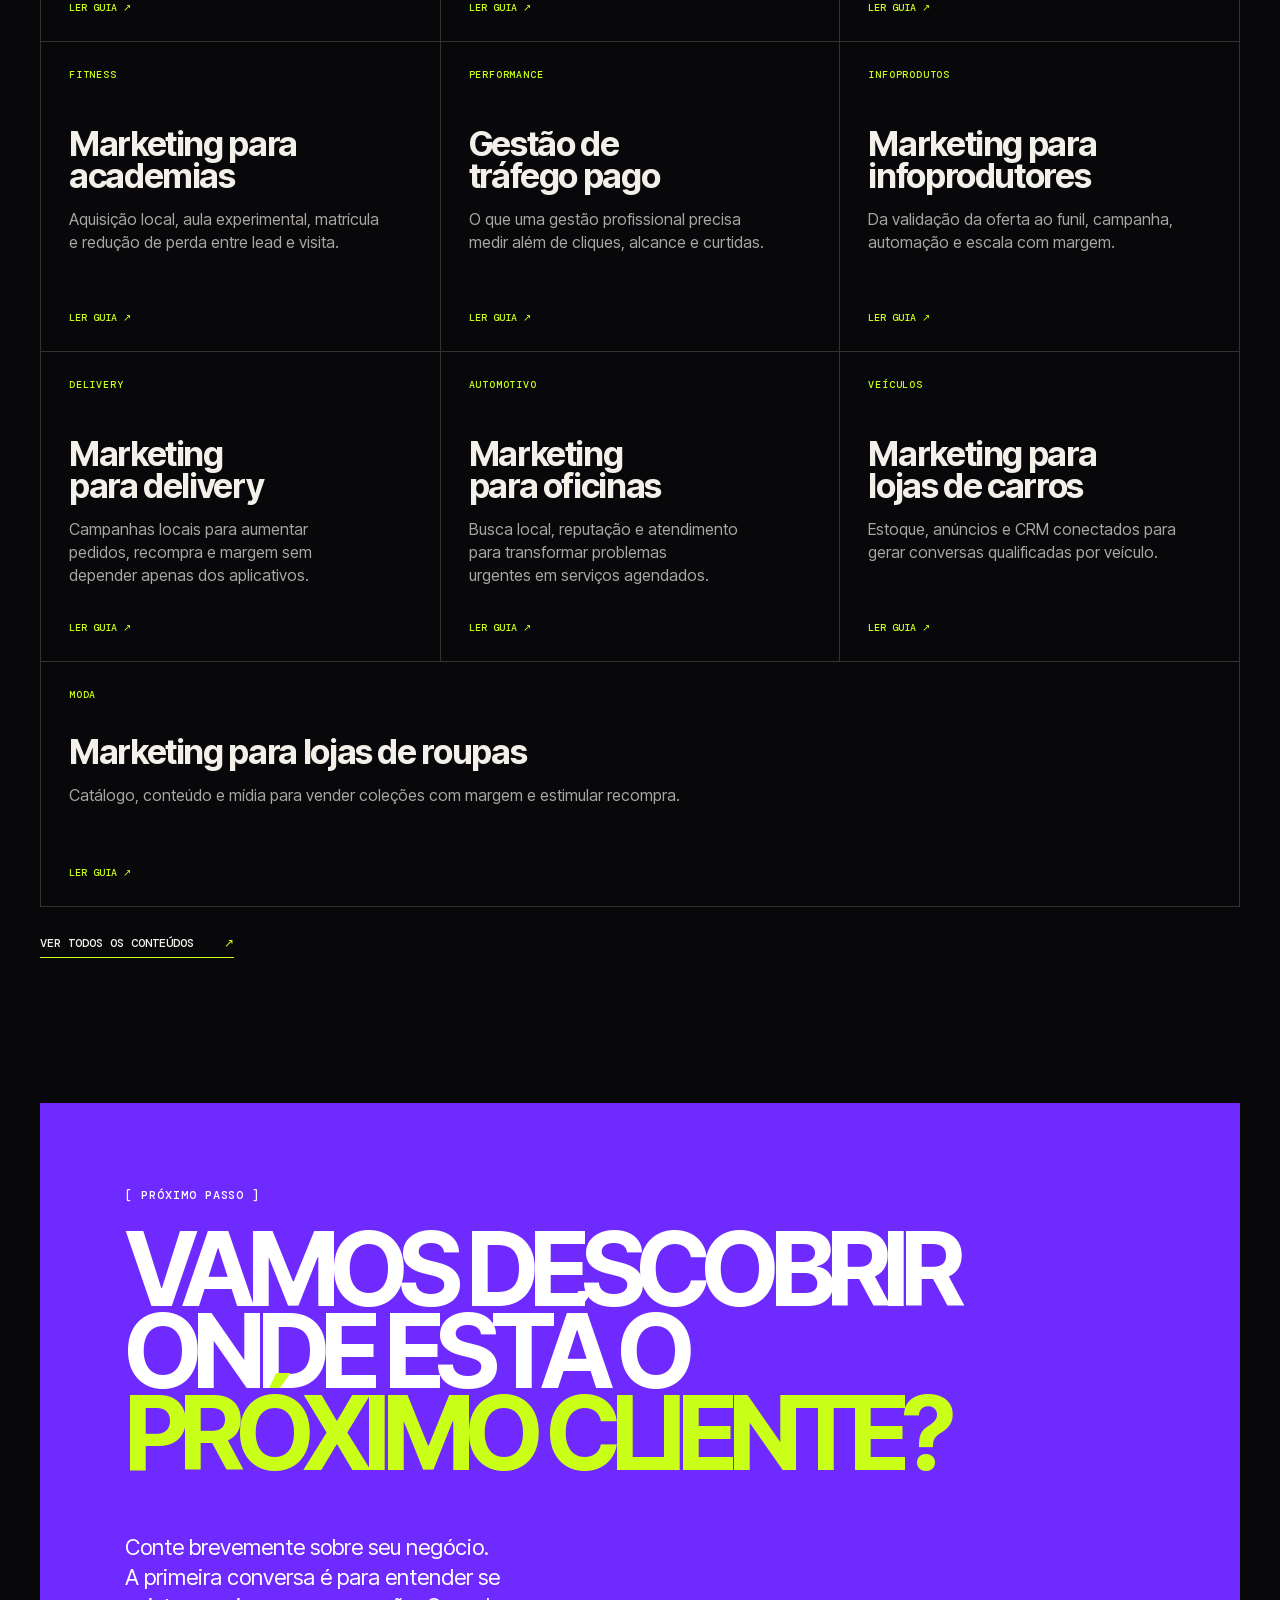
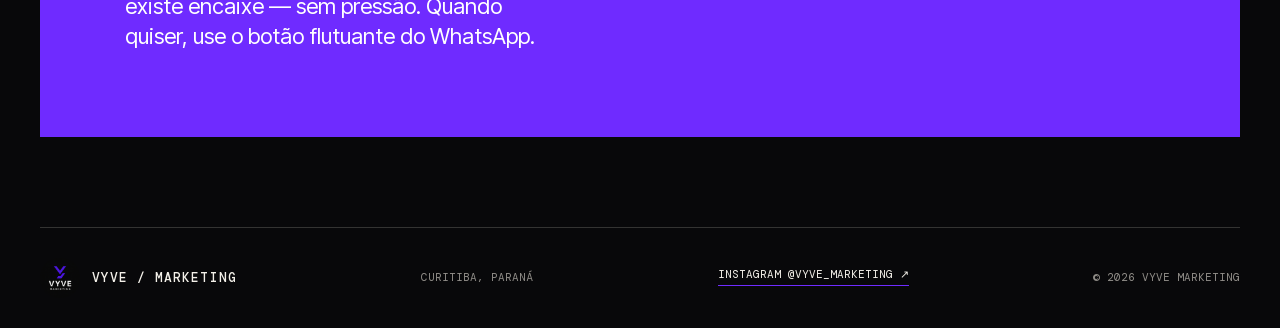
==== commit 97e598e0: "feat: add four niche guides and managed spend" ====
--- a/index.html
+++ b/index.html
@@ -189,10 +189,15 @@
         <div class="case-copy reveal">
           <p class="section-label">[ HISTÓRICO + CASE ELOS ]</p>
           <h2>67 MARCAS.<br>DADOS <i>REAIS.</i></h2>
-          <p>A amplitude está no histórico da operação. O detalhe abaixo vem de um case documentado de conteúdo, mídia e mensuração B2B (venda entre empresas) em Google, Meta e LinkedIn.</p>
+          <p>O histórico reúne 67 marcas e mais de R$ 1,7 milhão gerenciado em mídia. Os indicadores de sessões, leads e seguidores abaixo vêm do case documentado da ELOS.</p>
           <a class="case-link" href="https://elos.com.br/" target="_blank" rel="noopener">Conhecer a ELOS <span>↗</span></a>
         </div>
-        <div class="metric-grid" aria-label="Histórico da VYVE e resultados documentados do case ELOS">
+        <div class="metric-grid" aria-label="Histórico da VYVE, investimento gerenciado e resultados documentados do case ELOS">
+          <article class="metric metric-spend reveal">
+            <strong class="metric-value" data-value="1.7" data-decimals="1" data-prefix="+R$ " data-suffix=" mi">+R$ 1,7 mi</strong>
+            <span>gerenciados em mídia</span>
+            <small>histórico consolidado de investimento em Ads</small>
+          </article>
           <article class="metric metric-history reveal">
             <strong class="metric-value" data-value="67">67</strong>
             <span>marcas atendidas</span>
@@ -214,7 +219,7 @@
             <small>orgânico + mídia / jan–jun 2026</small>
           </article>
         </div>
-        <p class="source-note reveal">Fonte: histórico profissional da VYVE, relatório de performance ELOS, GA4 e exportações das plataformas. Os períodos variam por canal. Resultados passados não garantem desempenho futuro.</p>
+        <p class="source-note reveal">Fonte: histórico profissional consolidado por Eros Cunha, relatório de performance ELOS, GA4 e exportações das plataformas. Os períodos variam por canal. Resultados passados não garantem desempenho futuro.</p>
       </div>
     </section>
 
@@ -399,6 +404,10 @@
         <a class="insight-card reveal" href="blog/marketing-para-academias.html"><span>FITNESS</span><h3>Marketing para academias</h3><p>Aquisição local, aula experimental, matrícula e redução de perda entre lead e visita.</p><b>Ler guia ↗</b></a>
         <a class="insight-card reveal" href="blog/gestao-de-trafego-pago.html"><span>PERFORMANCE</span><h3>Gestão de tráfego pago</h3><p>O que uma gestão profissional precisa medir além de cliques, alcance e curtidas.</p><b>Ler guia ↗</b></a>
         <a class="insight-card reveal" href="blog/marketing-para-infoprodutores.html"><span>INFOPRODUTOS</span><h3>Marketing para infoprodutores</h3><p>Da validação da oferta ao funil, campanha, automação e escala com margem.</p><b>Ler guia ↗</b></a>
+        <a class="insight-card reveal" href="blog/marketing-para-delivery.html"><span>DELIVERY</span><h3>Marketing para delivery</h3><p>Campanhas locais para aumentar pedidos, recompra e margem sem depender apenas dos aplicativos.</p><b>Ler guia ↗</b></a>
+        <a class="insight-card reveal" href="blog/marketing-para-oficinas.html"><span>AUTOMOTIVO</span><h3>Marketing para oficinas</h3><p>Busca local, reputação e atendimento para transformar problemas urgentes em serviços agendados.</p><b>Ler guia ↗</b></a>
+        <a class="insight-card reveal" href="blog/marketing-para-lojas-de-carros.html"><span>VEÍCULOS</span><h3>Marketing para lojas de carros</h3><p>Estoque, anúncios e CRM conectados para gerar conversas qualificadas por veículo.</p><b>Ler guia ↗</b></a>
+        <a class="insight-card reveal" href="blog/marketing-para-lojas-de-roupas.html"><span>MODA</span><h3>Marketing para lojas de roupas</h3><p>Catálogo, conteúdo e mídia para vender coleções com margem e estimular recompra.</p><b>Ler guia ↗</b></a>
       </div>
       <a class="insights-all reveal" href="blog/">Ver todos os conteúdos <span>↗</span></a>
     </section>
--- a/styles.css
+++ b/styles.css
@@ -135,6 +135,8 @@
 .metric:hover { background:rgba(8,8,10,.16); transform:translateY(-3px); }
 .metric:hover:before { transform:scaleX(1); }
 .metric-history { background:rgba(8,8,10,.11); }
+.metric-spend { grid-column:1/-1; min-height:205px; background:rgba(8,8,10,.2); }
+.metric-spend .metric-value { font-size:clamp(52px,6.4vw,96px); }
 .metric-value { margin:auto 0 15px; color:var(--lime); font-size:clamp(50px,5vw,82px); line-height:.8; letter-spacing:-.07em; }
 .metric > span { font-size:19px; font-weight:700; }
 .metric small { margin-top:10px; color:#fff; font:400 10px/1.35 var(--mono); text-transform:uppercase; }
@@ -236,6 +238,8 @@
 .insight-card:hover p { color:#555; }
 .insight-card b { margin-top:auto; padding-top:24px; color:var(--lime); font:500 10px/1 var(--mono); text-transform:uppercase; }
 .insight-card:hover b { color:var(--violet); }
+.insight-card:last-child:nth-child(3n+1) { grid-column:1/-1; min-height:245px; }
+.insight-card:last-child:nth-child(3n+1) h3 { max-width:620px; margin-top:36px; }
 .insights-all { display:inline-flex; gap:30px; margin-top:30px; padding-bottom:8px; border-bottom:1px solid var(--lime); font:500 12px/1 var(--mono); text-transform:uppercase; }
 .insights-all span { color:var(--lime); }
 
@@ -295,6 +299,7 @@
   .infoproduct-options { grid-template-columns:1fr; }
   .infoproduct-card + .infoproduct-card { border-left:0; border-top:1px solid var(--line); }
   .insight-grid { grid-template-columns:repeat(2,1fr); }
+  .insight-card:last-child:nth-child(3n+1) { grid-column:auto; min-height:310px; }
   .contact { width:100%; padding:60px 24px; }
   .footer { align-items:flex-start; flex-direction:column; }
 }
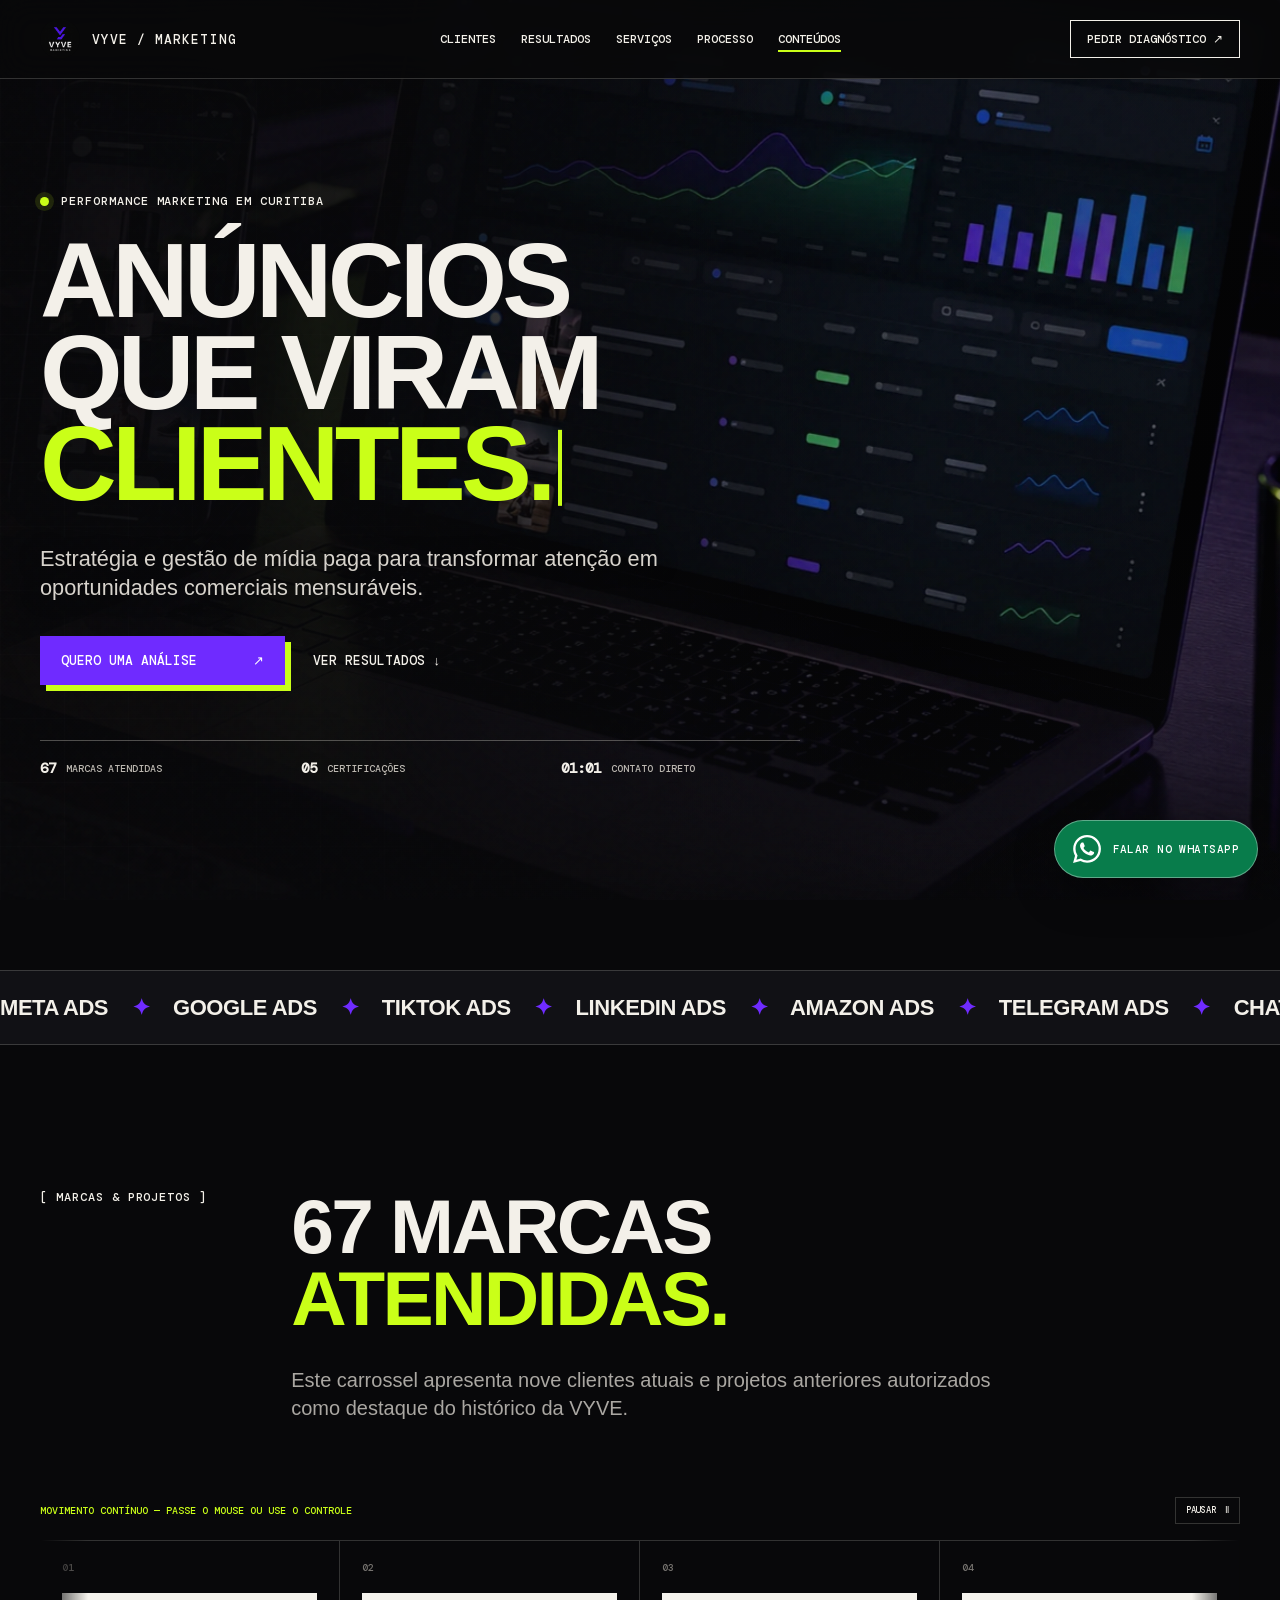
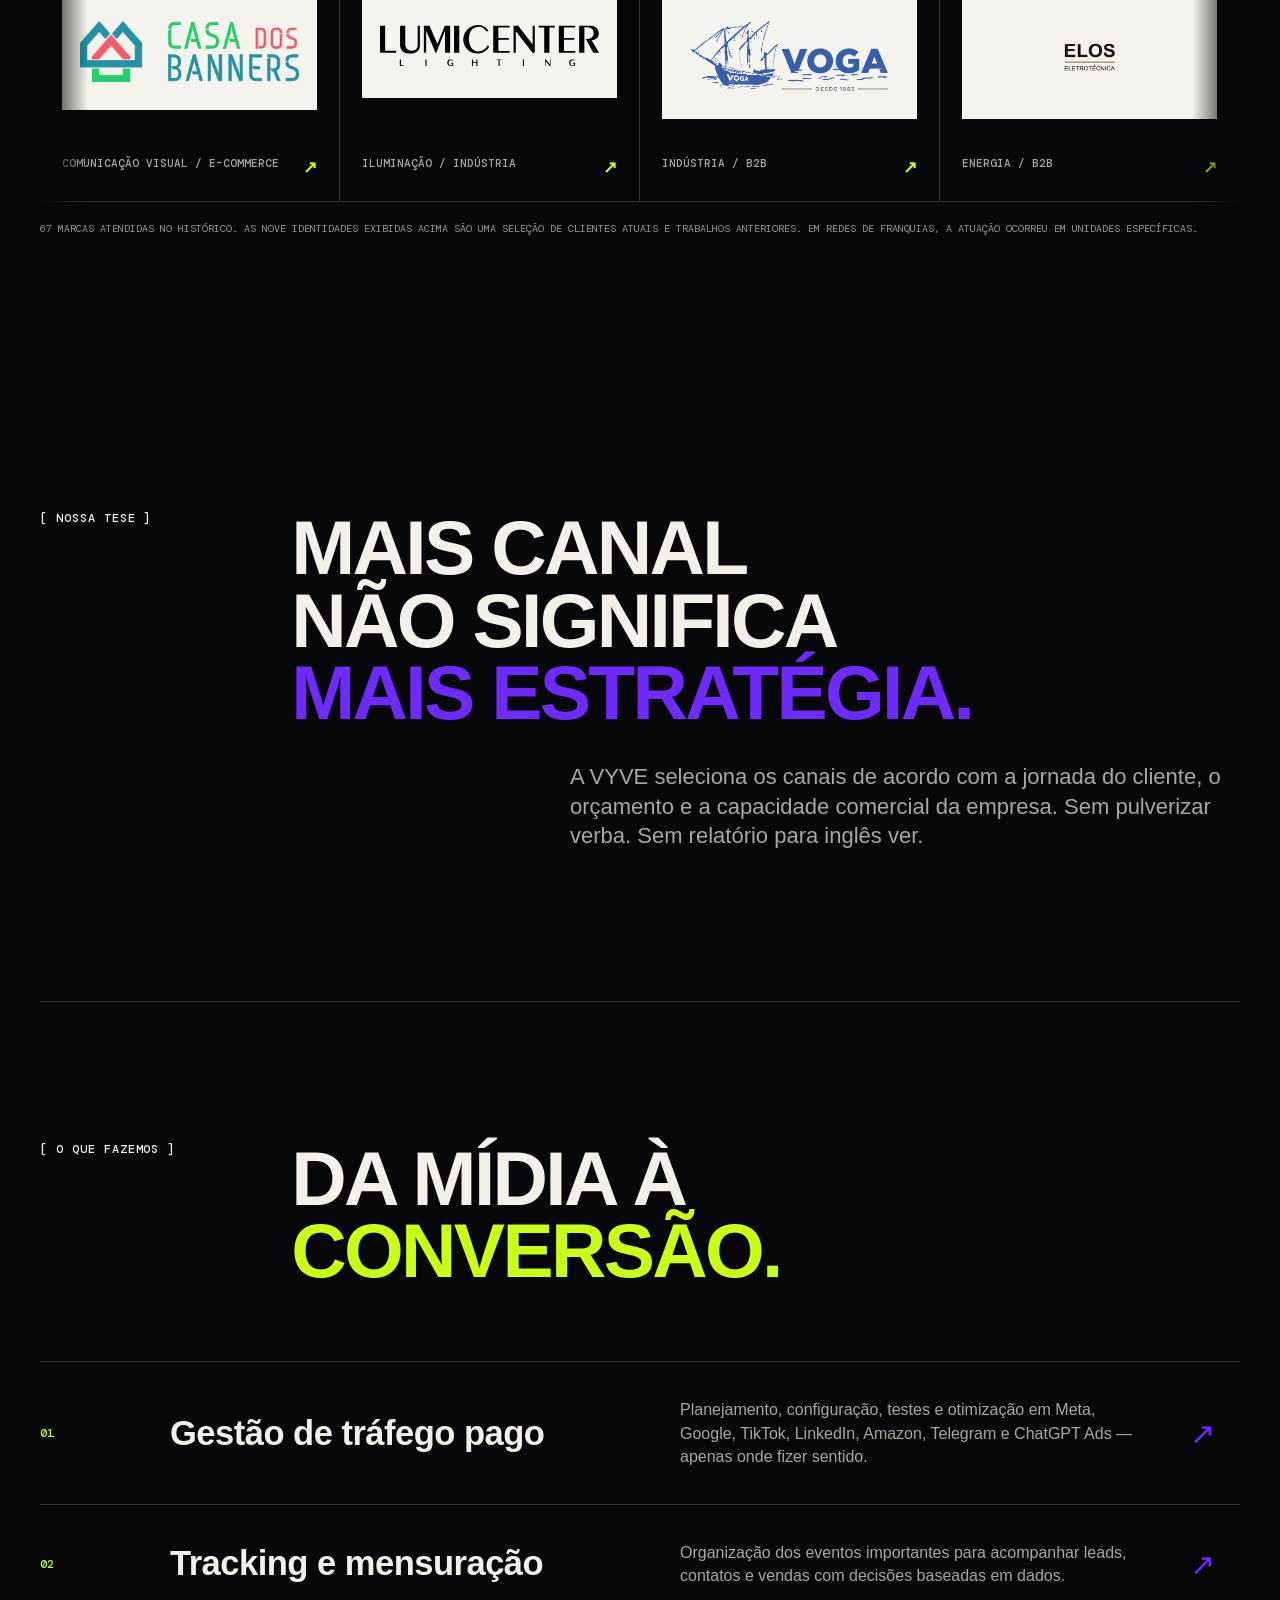
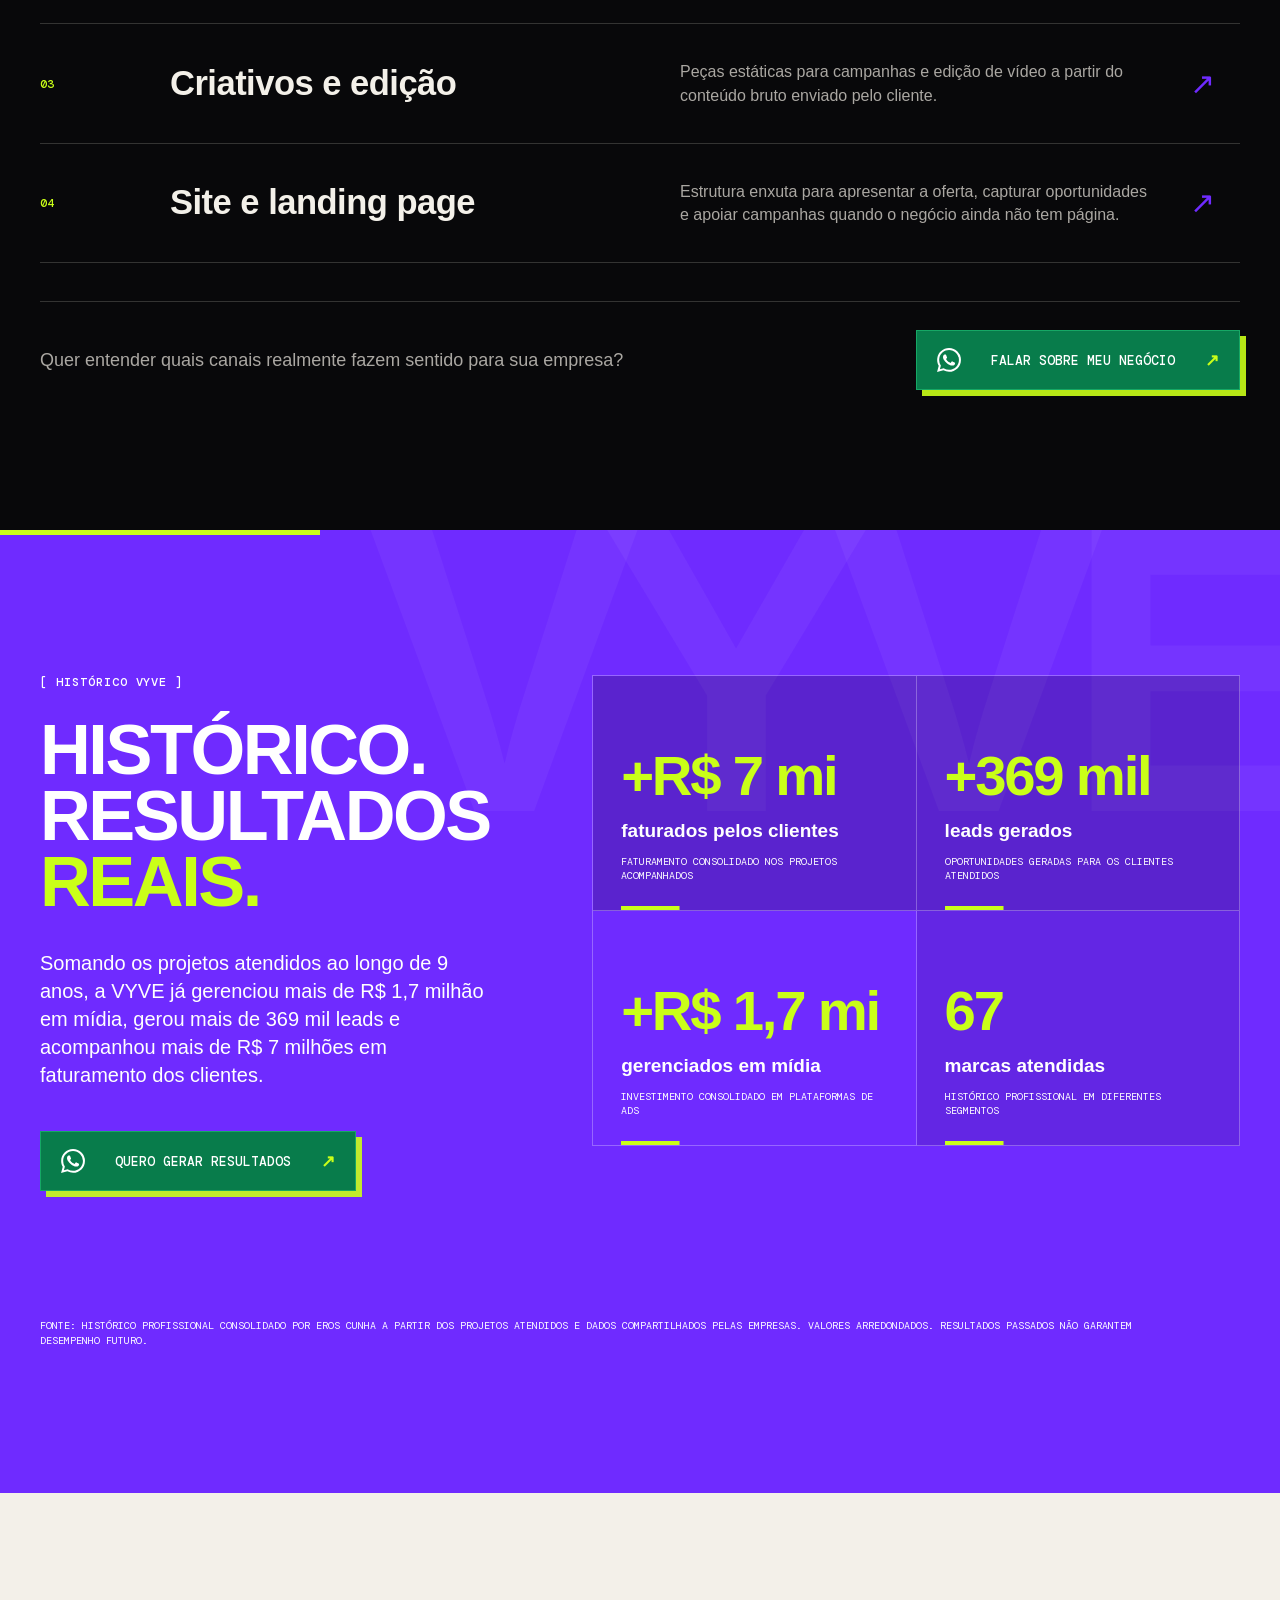
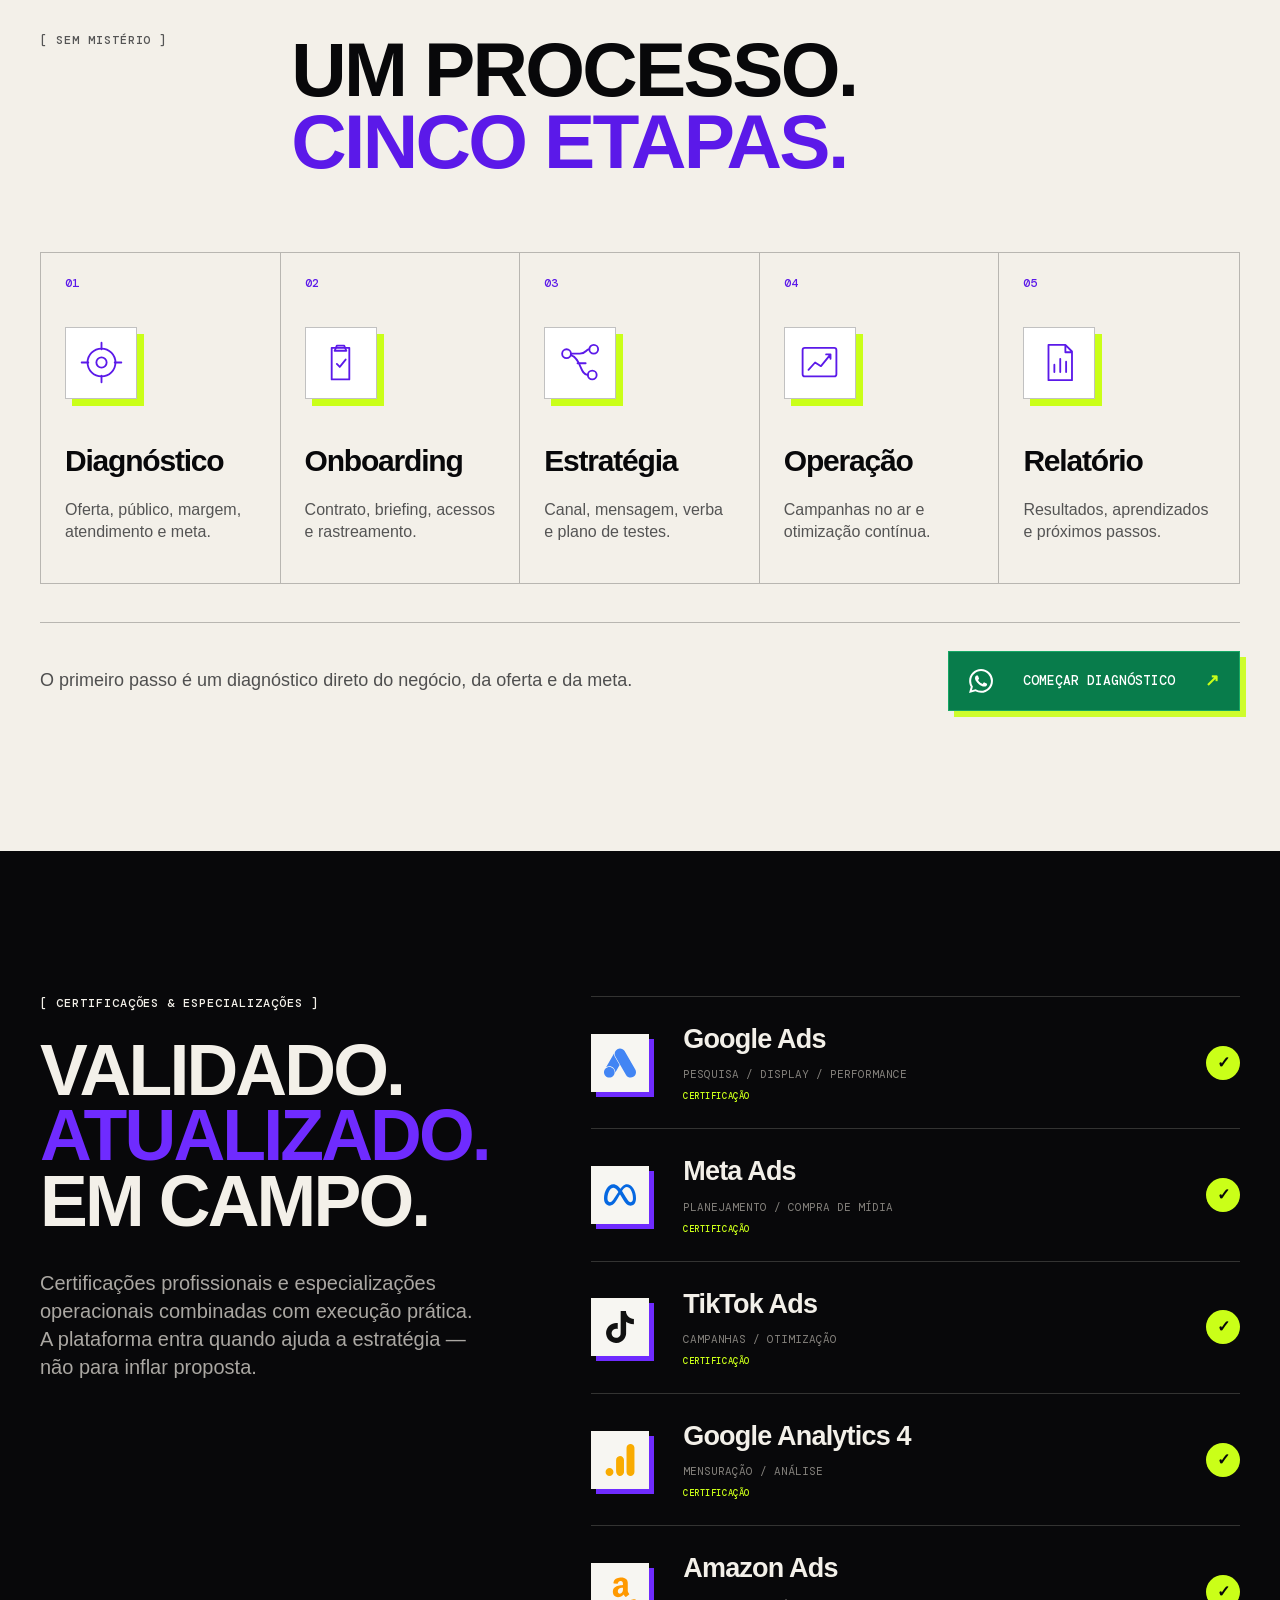
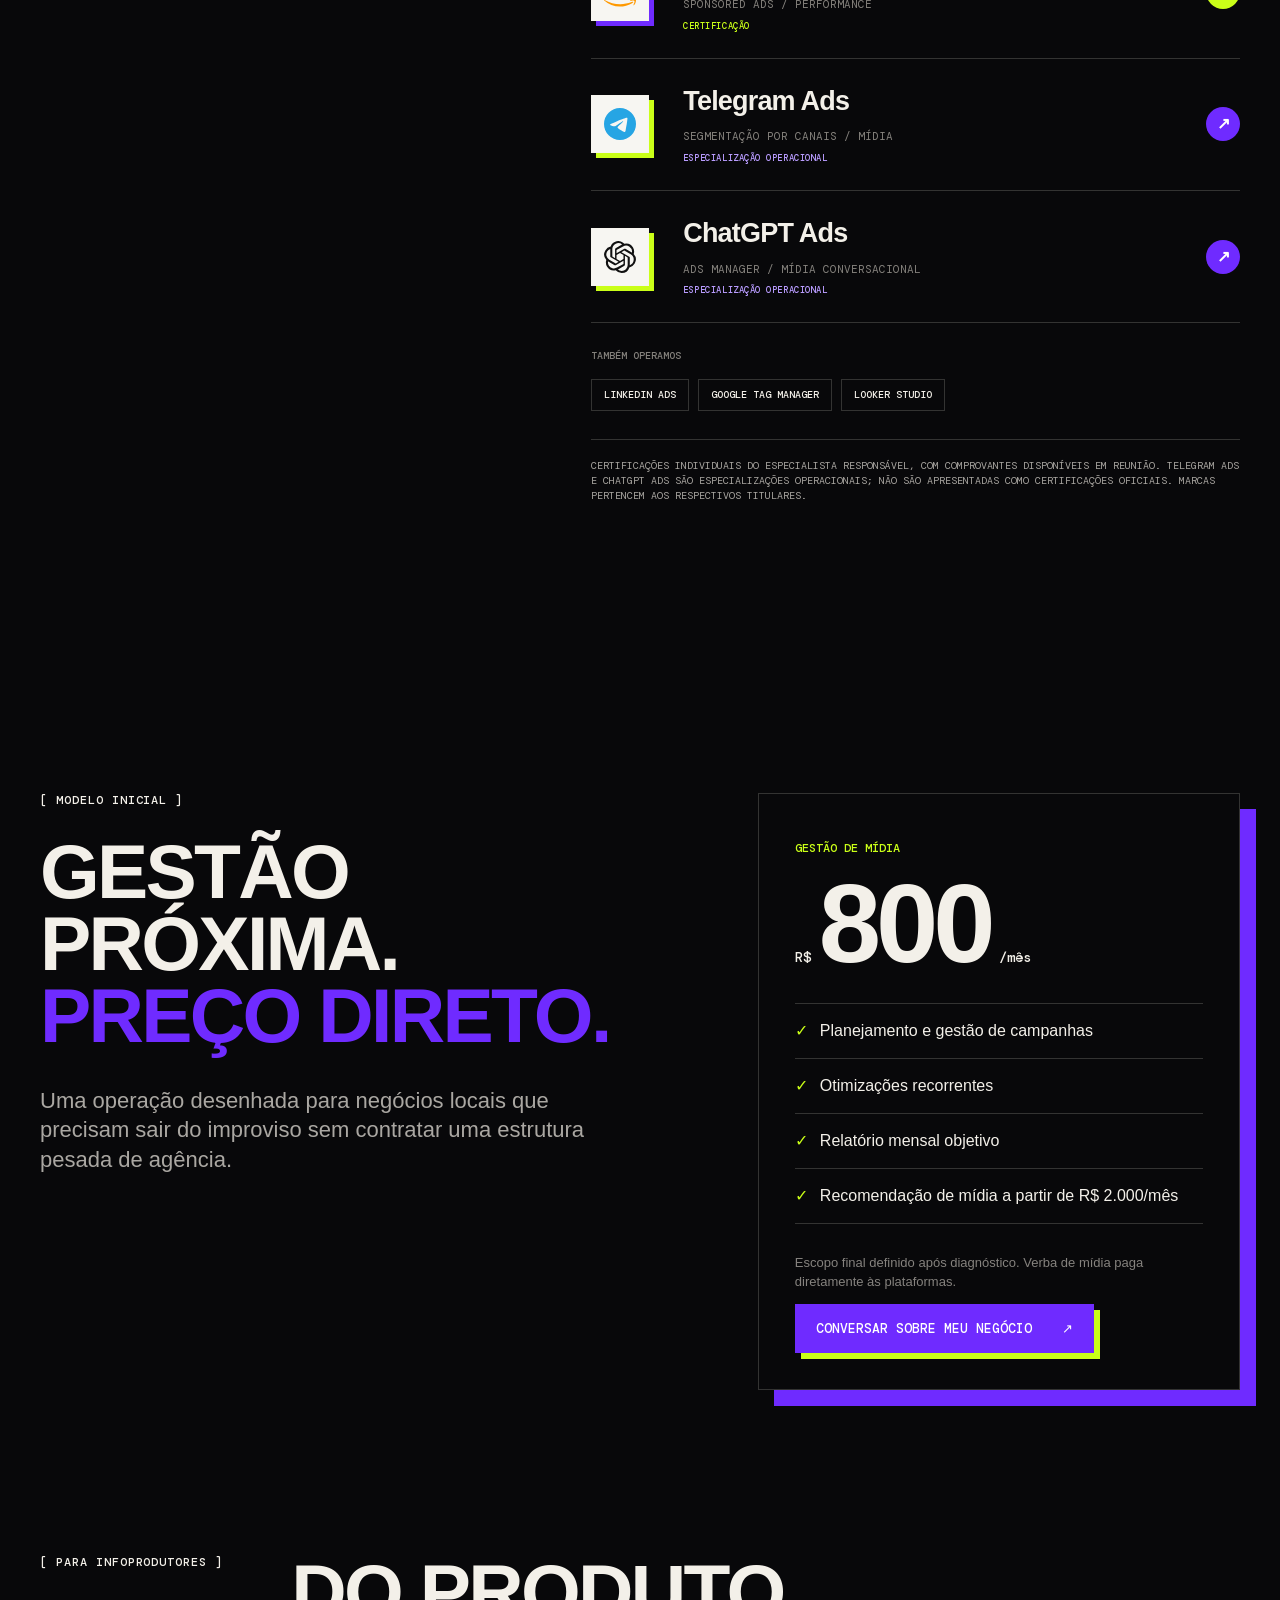
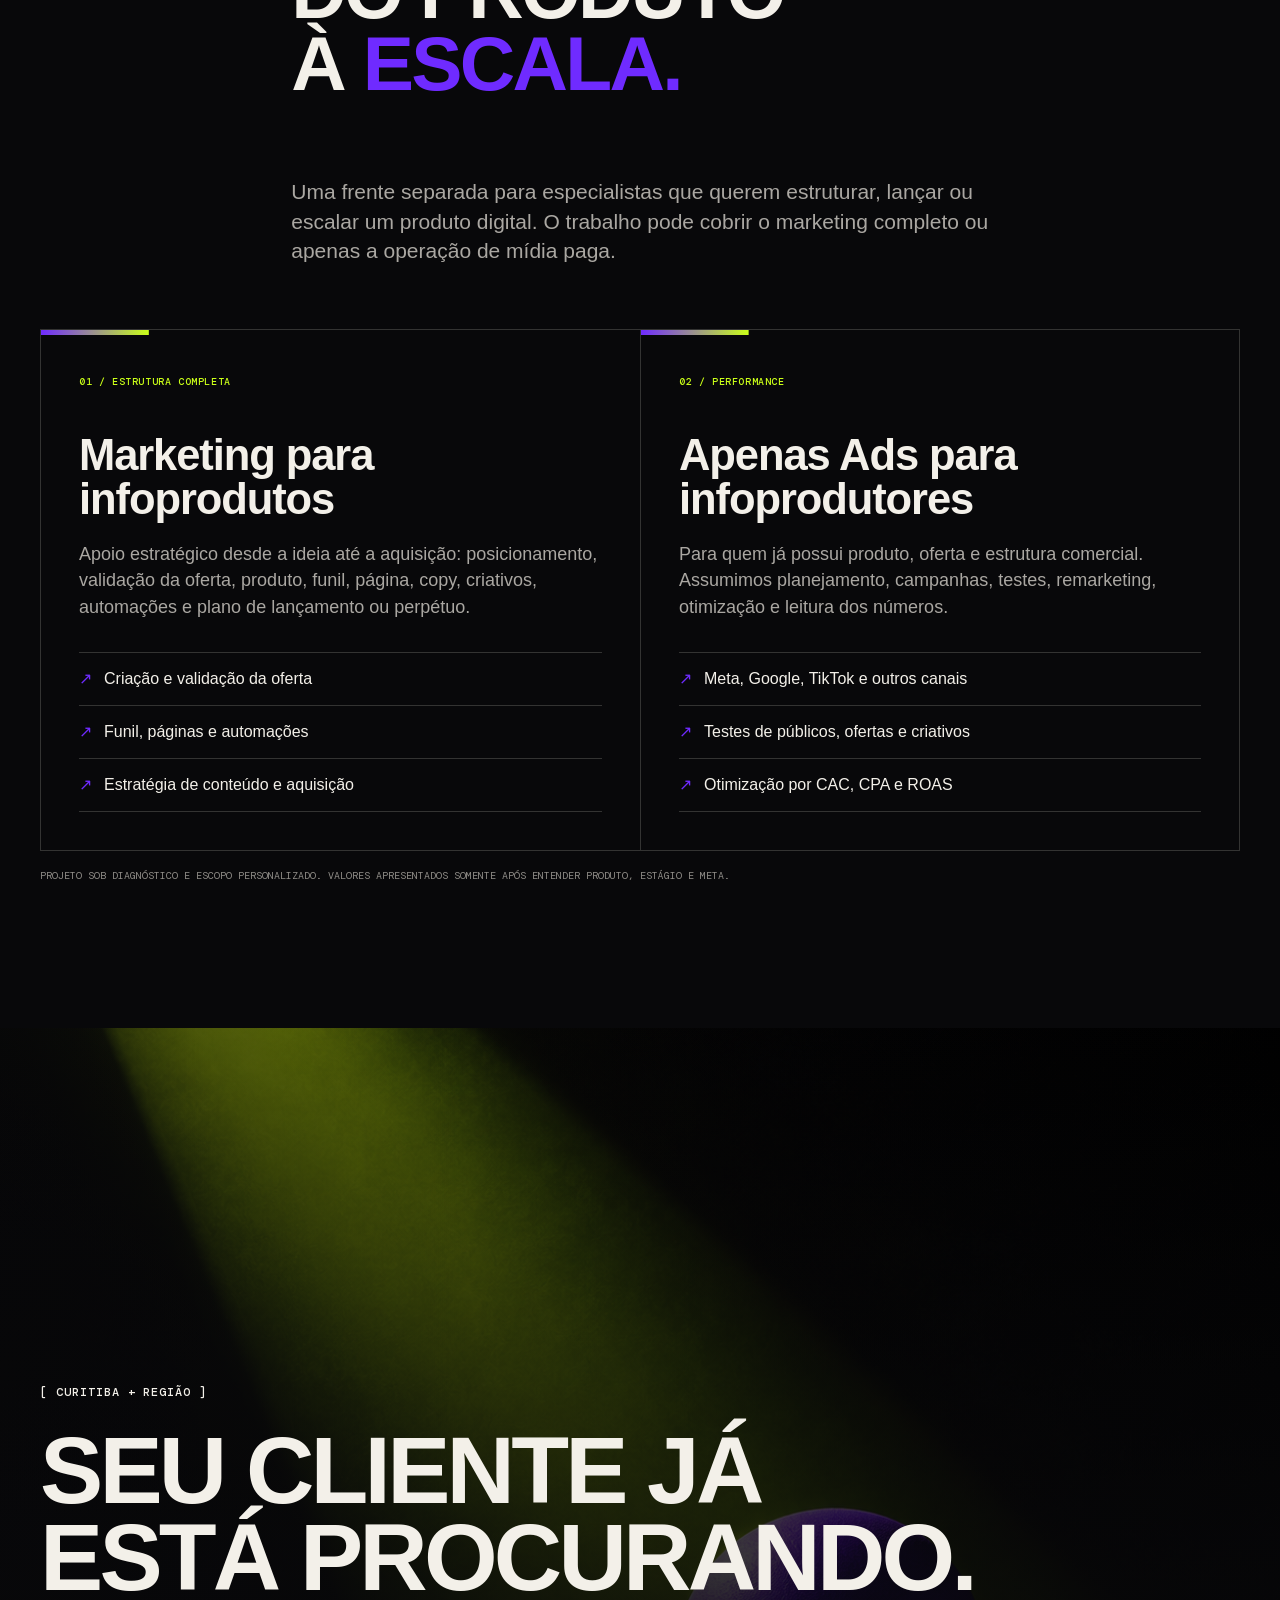
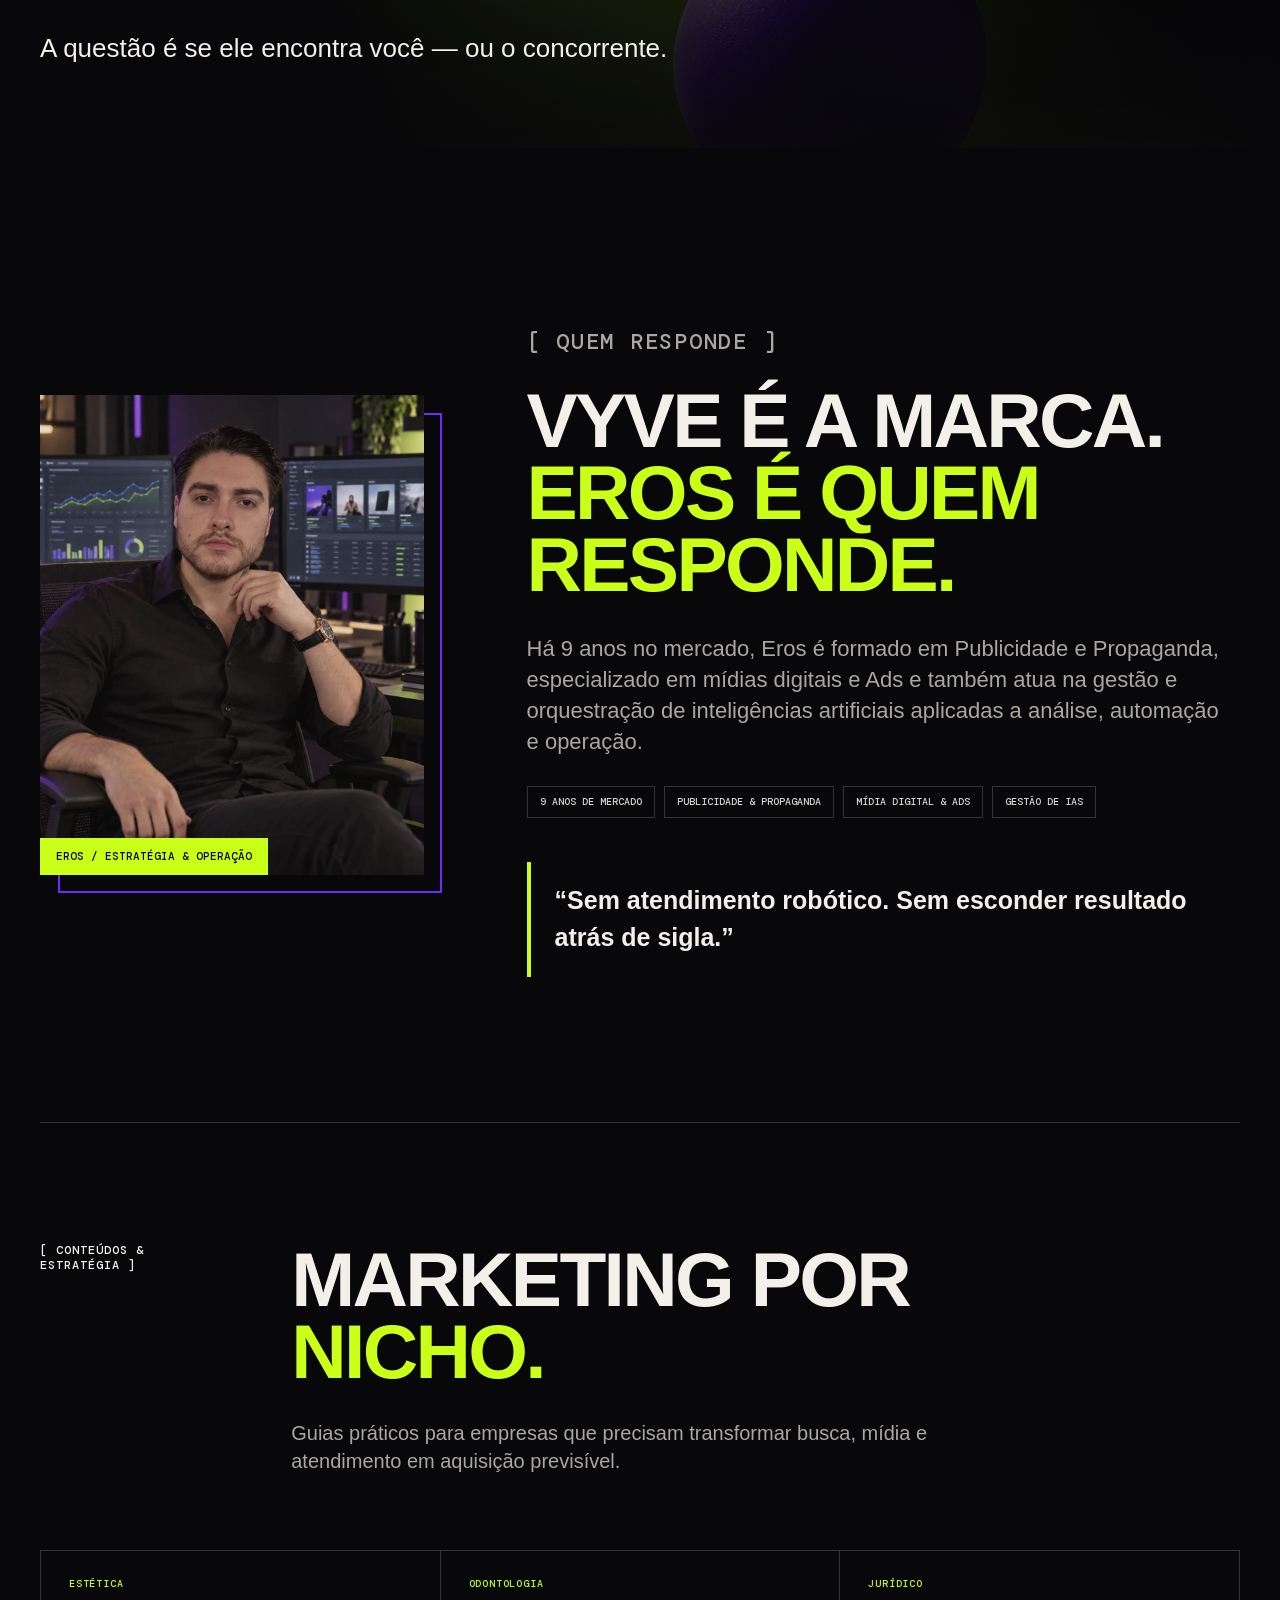
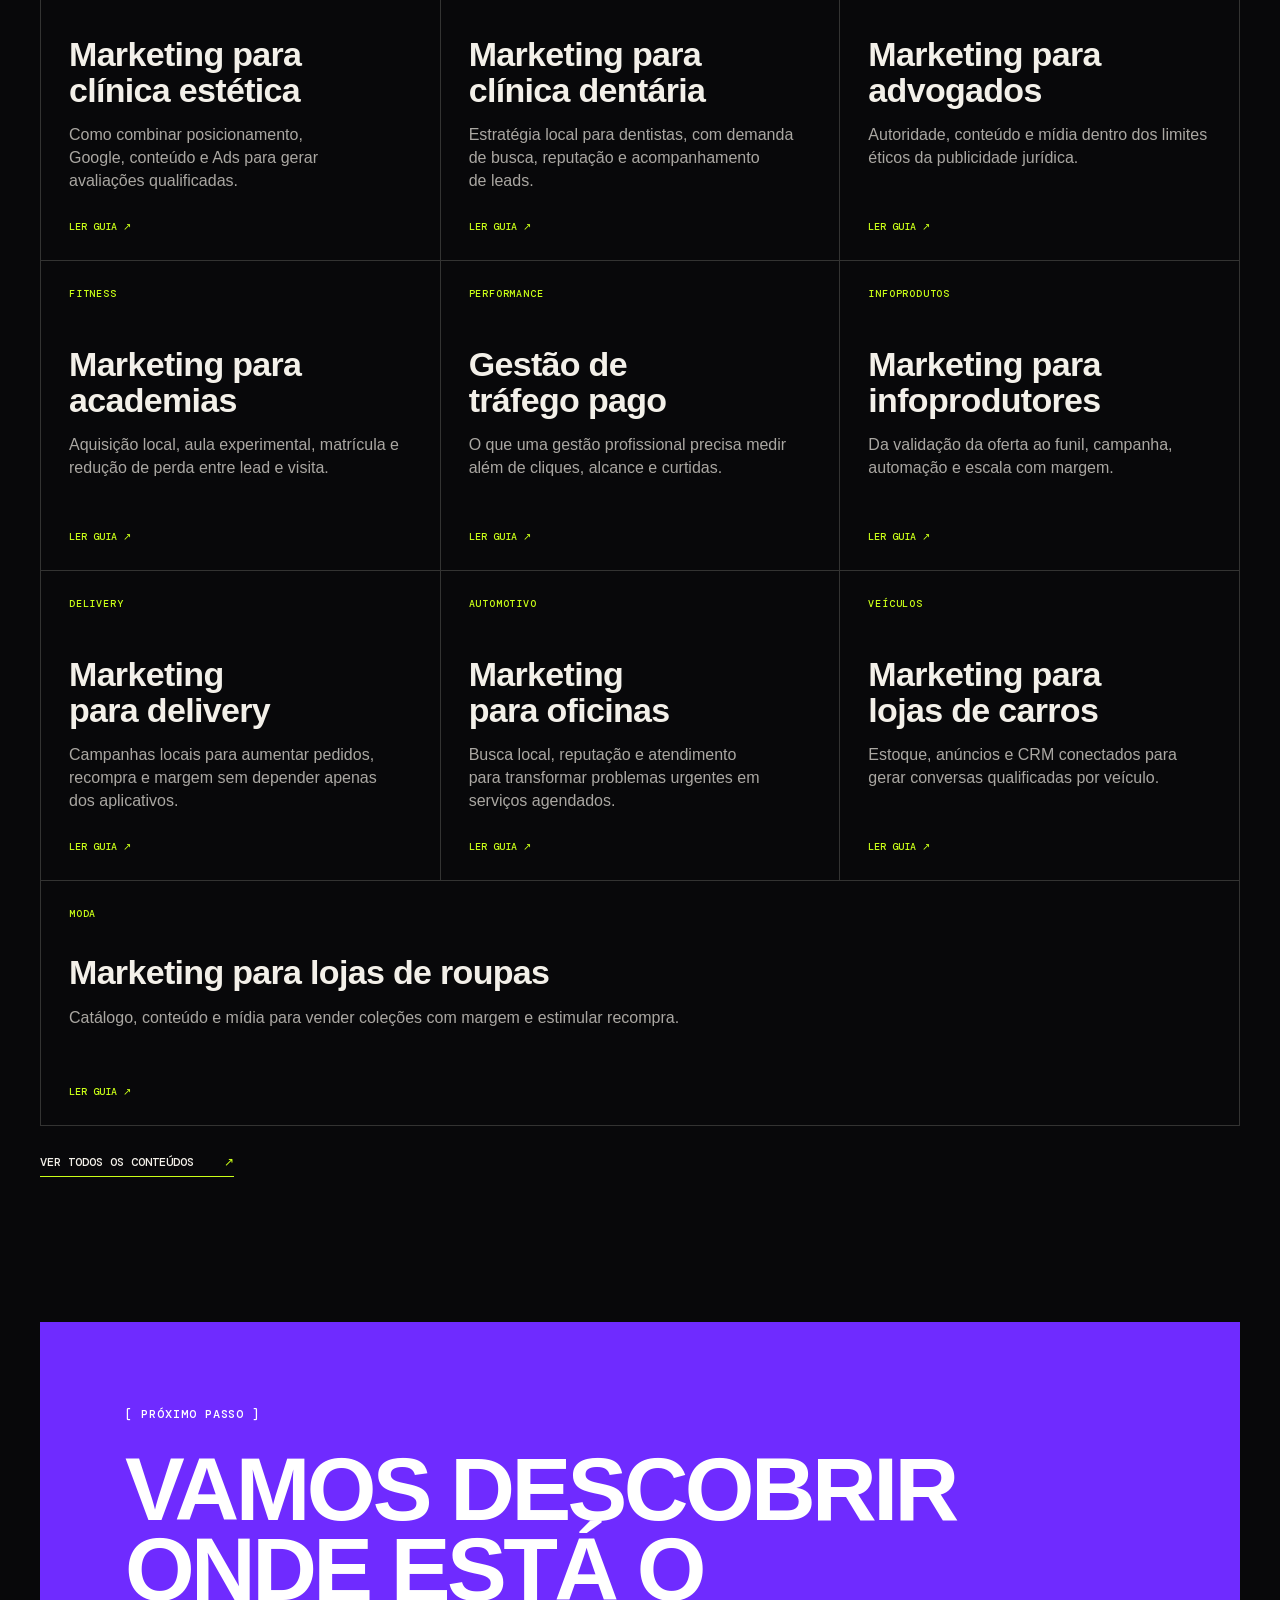
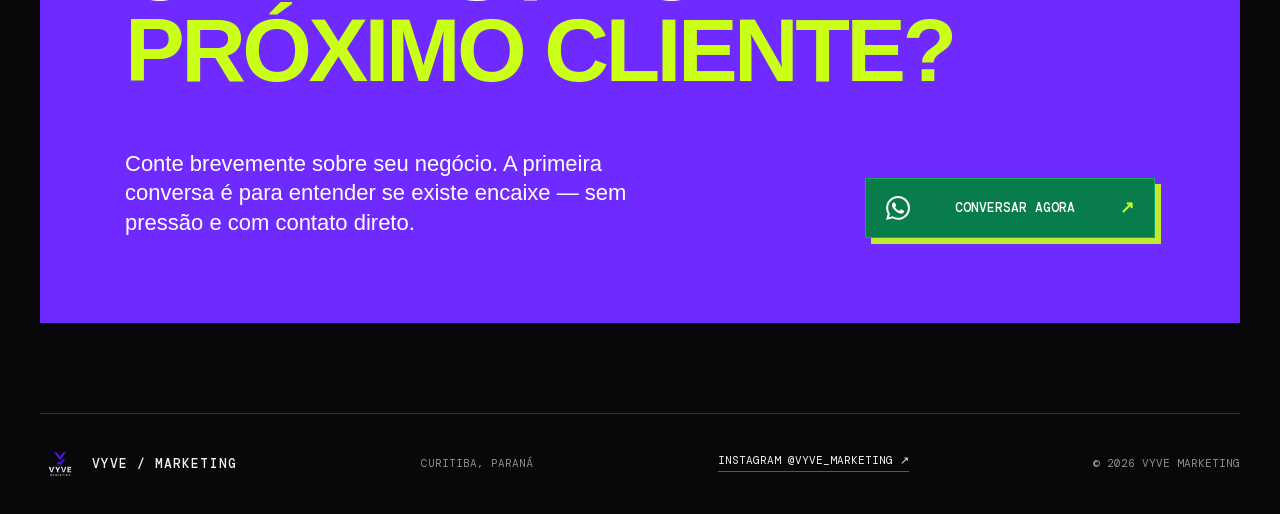
==== commit 7b51f799: "feat: generalize results and add conversion CTAs" ====
--- a/index.html
+++ b/index.html
@@ -12,7 +12,6 @@
   <link rel="canonical" href="https://vyvemarketing.github.io/vyve-marketing-site/">
   <title>VYVE Marketing — Tráfego pago em Curitiba</title>
   <link rel="icon" type="image/png" href="assets/brand/logo-vyve.png">
-  <link rel="preload" href="assets/fonts/inter-tight-latin.woff2" as="font" type="font/woff2" crossorigin>
   <link rel="preload" href="assets/fonts/dm-mono-500-latin.woff2" as="font" type="font/woff2" crossorigin>
   <link rel="preload" href="assets/generated/hero-ads-workstation.webp" as="image" type="image/webp">
   <script type="application/ld+json">{"@context":"https://schema.org","@type":"ProfessionalService","name":"VYVE Marketing","url":"https://vyvemarketing.github.io/vyve-marketing-site/","logo":"https://vyvemarketing.github.io/vyve-marketing-site/assets/brand/logo-vyve.png","image":"https://vyvemarketing.github.io/vyve-marketing-site/assets/generated/hero-ads-workstation.webp","description":"Gestão de tráfego pago, estratégia digital, criativos, páginas e automação para empresas e infoprodutores.","email":"vyve.marketing@gmail.com","areaServed":{"@type":"City","name":"Curitiba"},"founder":{"@type":"Person","name":"Eros Cunha"},"sameAs":["https://www.instagram.com/vyve_marketing/"]}</script>
@@ -181,45 +180,44 @@
           <span class="service-mark">↗</span>
         </article>
       </div>
+      <div class="section-cta reveal">
+        <p>Quer entender quais canais realmente fazem sentido para sua empresa?</p>
+        <a class="button whatsapp-button" href="https://wa.me/5541996128878?text=Ol%C3%A1%2C%20vim%20pela%20se%C3%A7%C3%A3o%20de%20servi%C3%A7os%20da%20VYVE%20e%20quero%20entender%20quais%20canais%20fazem%20sentido%20para%20meu%20neg%C3%B3cio." target="_blank" rel="noopener"><img src="assets/platforms/whatsapp.svg" alt="" aria-hidden="true"><span>Falar sobre meu negócio</span><b>↗</b></a>
+      </div>
     </section>
 
     <section class="results" id="resultados">
       <div class="results-line" aria-hidden="true"></div>
       <div class="shell results-shell">
         <div class="case-copy reveal">
-          <p class="section-label">[ HISTÓRICO + CASE ELOS ]</p>
-          <h2>67 MARCAS.<br>DADOS <i>REAIS.</i></h2>
-          <p>O histórico reúne 67 marcas e mais de R$ 1,7 milhão gerenciado em mídia. Os indicadores de sessões, leads e seguidores abaixo vêm do case documentado da ELOS.</p>
-          <a class="case-link" href="https://elos.com.br/" target="_blank" rel="noopener">Conhecer a ELOS <span>↗</span></a>
-        </div>
-        <div class="metric-grid" aria-label="Histórico da VYVE, investimento gerenciado e resultados documentados do case ELOS">
+          <p class="section-label">[ HISTÓRICO VYVE ]</p>
+          <h2>HISTÓRICO.<br>RESULTADOS <i>REAIS.</i></h2>
+          <p>Somando os projetos atendidos ao longo de 9 anos, a VYVE já gerenciou mais de R$ 1,7 milhão em mídia, gerou mais de 369 mil leads e acompanhou mais de R$ 7 milhões em faturamento dos clientes.</p>
+          <a class="button whatsapp-button" href="https://wa.me/5541996128878?text=Ol%C3%A1%2C%20vi%20os%20resultados%20da%20VYVE%20e%20quero%20conversar%20sobre%20como%20aplicar%20essa%20experi%C3%AAncia%20no%20meu%20neg%C3%B3cio." target="_blank" rel="noopener"><img src="assets/platforms/whatsapp.svg" alt="" aria-hidden="true"><span>Quero gerar resultados</span><b>↗</b></a>
+        </div>
+        <div class="metric-grid" aria-label="Histórico consolidado de resultados da VYVE Marketing">
+          <article class="metric metric-featured metric-revenue reveal">
+            <strong class="metric-value" data-value="7" data-prefix="+R$ " data-suffix=" mi">+R$ 7 mi</strong>
+            <span>faturados pelos clientes</span>
+            <small>faturamento consolidado nos projetos acompanhados</small>
+          </article>
+          <article class="metric metric-featured metric-leads reveal">
+            <strong class="metric-value" data-value="369" data-prefix="+" data-suffix=" mil">+369 mil</strong>
+            <span>leads gerados</span>
+            <small>oportunidades geradas para os clientes atendidos</small>
+          </article>
           <article class="metric metric-spend reveal">
             <strong class="metric-value" data-value="1.7" data-decimals="1" data-prefix="+R$ " data-suffix=" mi">+R$ 1,7 mi</strong>
             <span>gerenciados em mídia</span>
-            <small>histórico consolidado de investimento em Ads</small>
+            <small>investimento consolidado em plataformas de Ads</small>
           </article>
           <article class="metric metric-history reveal">
             <strong class="metric-value" data-value="67">67</strong>
             <span>marcas atendidas</span>
-            <small>histórico profissional</small>
+            <small>histórico profissional em diferentes segmentos</small>
           </article>
-          <article class="metric reveal">
-            <strong class="metric-value" data-value="31771">31.771</strong>
-            <span>sessões no site</span>
-            <small>GA4 / jan–12 jul 2026</small>
-          </article>
-          <article class="metric reveal">
-            <strong class="metric-value" data-value="544">544</strong>
-            <span>ações de lead</span>
-            <small>GA4 / jan–12 jul 2026</small>
-          </article>
-          <article class="metric reveal">
-            <strong class="metric-value" data-value="2918" data-prefix="+">+2.918</strong>
-            <span>seguidores no LinkedIn</span>
-            <small>orgânico + mídia / jan–jun 2026</small>
-          </article>
-        </div>
-        <p class="source-note reveal">Fonte: histórico profissional consolidado por Eros Cunha, relatório de performance ELOS, GA4 e exportações das plataformas. Os períodos variam por canal. Resultados passados não garantem desempenho futuro.</p>
+        </div>
+        <p class="source-note reveal">Fonte: histórico profissional consolidado por Eros Cunha a partir dos projetos atendidos e dados compartilhados pelas empresas. Valores arredondados. Resultados passados não garantem desempenho futuro.</p>
       </div>
     </section>
 
@@ -256,6 +254,10 @@
             <span>Relatório</span><p>Resultados, aprendizados e próximos passos.</p>
           </li>
         </ol>
+        <div class="section-cta section-cta-light reveal">
+          <p>O primeiro passo é um diagnóstico direto do negócio, da oferta e da meta.</p>
+          <a class="button whatsapp-button" href="https://wa.me/5541996128878?text=Ol%C3%A1%2C%20quero%20come%C3%A7ar%20pelo%20diagn%C3%B3stico%20da%20VYVE%20Marketing." target="_blank" rel="noopener"><img src="assets/platforms/whatsapp.svg" alt="" aria-hidden="true"><span>Começar diagnóstico</span><b>↗</b></a>
+        </div>
       </div>
     </section>
 
@@ -416,7 +418,8 @@
       <p class="section-label">[ PRÓXIMO PASSO ]</p>
       <h2>VAMOS DESCOBRIR<br>ONDE ESTÁ O<br><span>PRÓXIMO CLIENTE?</span></h2>
       <div class="contact-bottom">
-        <p>Conte brevemente sobre seu negócio. A primeira conversa é para entender se existe encaixe — sem pressão. Quando quiser, use o botão flutuante do WhatsApp.</p>
+        <p>Conte brevemente sobre seu negócio. A primeira conversa é para entender se existe encaixe — sem pressão e com contato direto.</p>
+        <a class="button whatsapp-button contact-whatsapp" href="https://wa.me/5541996128878?text=Ol%C3%A1%2C%20cheguei%20ao%20final%20do%20site%20da%20VYVE%20e%20quero%20conversar%20sobre%20meu%20neg%C3%B3cio." target="_blank" rel="noopener"><img src="assets/platforms/whatsapp.svg" alt="" aria-hidden="true"><span>Conversar agora</span><b>↗</b></a>
       </div>
     </section>
   </main>
--- a/styles.css
+++ b/styles.css
@@ -1,5 +1,3 @@
-@font-face { font-family:"Inter Tight"; src:url("assets/fonts/inter-tight-latin.woff2") format("woff2"); font-style:normal; font-weight:400 900; font-display:swap; }
-@font-face { font-family:"Inter Tight"; src:url("assets/fonts/inter-tight-italic-latin.woff2") format("woff2"); font-style:italic; font-weight:700; font-display:swap; }
 @font-face { font-family:"DM Mono"; src:url("assets/fonts/dm-mono-400-latin.woff2") format("woff2"); font-style:normal; font-weight:400; font-display:swap; }
 @font-face { font-family:"DM Mono"; src:url("assets/fonts/dm-mono-500-latin.woff2") format("woff2"); font-style:normal; font-weight:500; font-display:swap; }
 
@@ -12,12 +10,12 @@
   --orange:#ff5b27;
   --line:rgba(243,240,233,.18);
   --mono:"DM Mono",monospace;
-  --display:"Inter Tight",sans-serif;
+  --display:ui-sans-serif,-apple-system,BlinkMacSystemFont,"Segoe UI",Helvetica,Arial,sans-serif;
 }
 
 * { box-sizing:border-box; }
 html { scroll-behavior:smooth; overflow-x:clip; }
-body { margin:0; background:var(--ink); color:var(--paper); font-family:var(--display); overflow-x:hidden; }
+body { margin:0; background:var(--ink); color:var(--paper); font-family:var(--display); line-height:1.5; overflow-x:hidden; -webkit-font-smoothing:antialiased; text-rendering:optimizeLegibility; }
 img { display:block; max-width:100%; }
 a { color:inherit; text-decoration:none; }
 button { font:inherit; }
@@ -50,14 +48,15 @@
 .kicker,.section-label { margin:0 0 26px; font:500 12px/1.3 var(--mono); letter-spacing:.08em; text-transform:uppercase; }
 .kicker { display:flex; align-items:center; gap:12px; }
 .kicker span { width:9px; height:9px; background:var(--lime); border-radius:50%; box-shadow:0 0 0 5px rgba(202,255,24,.12); }
-h1,h2,h3,p { text-wrap:balance; }
-h1 { margin:0; font-size:clamp(72px,8.7vw,142px); line-height:.78; letter-spacing:-.075em; font-weight:900; }
+h1,h2,h3 { text-wrap:balance; }
+p { text-wrap:pretty; }
+h1 { margin:0; font-size:clamp(68px,8.3vw,136px); line-height:.86; letter-spacing:-.045em; font-weight:850; }
 h1 em,h2 i { color:var(--lime); font-style:normal; }
 .hero-title > span { display:block; }
 .hero-type-line { min-height:.82em; color:var(--lime); white-space:nowrap; }
 .typed-word { display:inline; }
 .typing-caret { display:inline-block; width:.045em; height:.72em; margin-left:.055em; background:var(--lime); transform:translateY(.055em); animation:caret-blink .82s steps(1,end) infinite; }
-.hero-lead { max-width:650px; margin:34px 0; font-size:clamp(20px,1.7vw,28px); line-height:1.2; color:#d7d3cc; text-shadow:0 2px 24px rgba(0,0,0,.42); }
+.hero-lead { max-width:650px; margin:34px 0; font-size:clamp(20px,1.7vw,28px); line-height:1.35; color:#d7d3cc; text-shadow:0 2px 24px rgba(0,0,0,.42); }
 .hero-actions { display:flex; align-items:center; gap:28px; }
 .button { display:inline-flex; justify-content:space-between; align-items:center; gap:30px; min-width:245px; padding:17px 20px; border:1px solid currentColor; font:500 13px/1 var(--mono); text-transform:uppercase; transition:transform .2s ease,background .2s ease,color .2s ease; }
 .button:hover { transform:translate(-3px,-3px); }
@@ -105,7 +104,7 @@
 @keyframes client-marquee { to { transform:translateX(-50%); } }
 
 .statement { padding-block:150px; display:grid; grid-template-columns:.35fr 1.65fr; gap:50px; border-bottom:1px solid var(--line); }
-.statement h2,.section-head h2,.investment h2,.about h2 { margin:0; font-size:clamp(52px,6.4vw,104px); line-height:.86; letter-spacing:-.065em; font-weight:900; }
+.statement h2,.section-head h2,.investment h2,.about h2 { margin:0; font-size:clamp(50px,6vw,98px); line-height:.94; letter-spacing:-.035em; font-weight:850; }
 .statement h2 span,.investment h2 span { color:var(--violet); }
 .statement div > p { width:min(670px,100%); margin:34px 0 0 auto; color:#aaa7a2; font-size:22px; line-height:1.35; }
 
@@ -115,7 +114,7 @@
 .service:last-child { border-bottom:1px solid var(--line); }
 .service:hover { padding-inline:20px; background:#101014; }
 .service-number { font:500 12px/1 var(--mono); color:var(--lime); }
-.service h3 { margin:0; font-size:clamp(27px,2.7vw,44px); letter-spacing:-.035em; }
+.service h3 { margin:0; font-size:clamp(27px,2.7vw,44px); line-height:1.08; letter-spacing:-.015em; }
 .service p { margin:0; color:#aaa7a2; line-height:1.45; }
 .service-mark { font-size:30px; color:var(--violet); }
 
@@ -124,23 +123,30 @@
 .results-line { position:absolute; top:0; left:0; width:25%; height:5px; background:var(--lime); animation:result-line 5s ease-in-out infinite alternate; }
 @keyframes result-line { to { transform:translateX(300%); } }
 .results-shell { position:relative; display:grid; grid-template-columns:.8fr 1.2fr; gap:8vw; }
-.case-copy h2 { margin:0; font-size:clamp(54px,6vw,100px); line-height:.84; letter-spacing:-.065em; }
+.case-copy h2 { margin:0; font-size:clamp(50px,5.5vw,90px); line-height:.94; letter-spacing:-.035em; }
 .case-copy h2 i { color:var(--lime); font-style:normal; }
 .case-copy > p:not(.section-label) { max-width:590px; margin:34px 0; font-size:20px; line-height:1.4; color:#fff; }
-.case-link { display:inline-flex; align-items:center; gap:35px; padding-bottom:9px; border-bottom:1px solid rgba(255,255,255,.55); font:500 12px/1 var(--mono); text-transform:uppercase; }
-.case-link span { color:var(--lime); font-size:17px; }
 .metric-grid { display:grid; grid-template-columns:repeat(2,1fr); align-self:start; border-top:1px solid rgba(255,255,255,.28); border-left:1px solid rgba(255,255,255,.28); }
 .metric { position:relative; min-height:235px; padding:28px; display:flex; flex-direction:column; border-right:1px solid rgba(255,255,255,.28); border-bottom:1px solid rgba(255,255,255,.28); overflow:hidden; transition:background .25s ease,transform .25s ease; }
 .metric:before { content:""; position:absolute; inset:auto 28px 0; height:4px; background:var(--lime); transform:scaleX(.22); transform-origin:left; transition:transform .35s ease; }
 .metric:hover { background:rgba(8,8,10,.16); transform:translateY(-3px); }
 .metric:hover:before { transform:scaleX(1); }
 .metric-history { background:rgba(8,8,10,.11); }
-.metric-spend { grid-column:1/-1; min-height:205px; background:rgba(8,8,10,.2); }
-.metric-spend .metric-value { font-size:clamp(52px,6.4vw,96px); }
-.metric-value { margin:auto 0 15px; color:var(--lime); font-size:clamp(50px,5vw,82px); line-height:.8; letter-spacing:-.07em; }
+.metric-featured { background:rgba(8,8,10,.2); }
+.metric-value { margin:auto 0 15px; color:var(--lime); font-size:clamp(46px,4.4vw,72px); line-height:.9; letter-spacing:-.04em; }
 .metric > span { font-size:19px; font-weight:700; }
 .metric small { margin-top:10px; color:#fff; font:400 10px/1.35 var(--mono); text-transform:uppercase; }
 .source-note { grid-column:1/-1; margin:24px 0 0; color:#fff; font:400 10px/1.5 var(--mono); text-transform:uppercase; }
+
+.section-cta { margin-top:38px; padding-top:28px; display:flex; align-items:center; justify-content:space-between; gap:28px; border-top:1px solid var(--line); }
+.section-cta p { max-width:650px; margin:0; color:#aaa7a2; font-size:18px; line-height:1.5; }
+.button.whatsapp-button { min-width:290px; background:#087c4b; border-color:#16a765; color:#fff; box-shadow:6px 6px 0 rgba(202,255,24,.9); }
+.button.whatsapp-button:hover { background:#096b43; box-shadow:3px 3px 0 rgba(202,255,24,.9); }
+.whatsapp-button img { width:24px; height:24px; flex:none; }
+.whatsapp-button b { color:var(--lime); font-size:17px; }
+.case-copy .whatsapp-button { width:max-content; margin-top:8px; }
+.section-cta-light { border-color:rgba(8,8,10,.25); }
+.section-cta-light p { color:#4f4f4f; }
 
 .process { background:var(--paper); color:var(--ink); padding-block:140px; }
 .process .section-label { color:#555; }
@@ -157,7 +163,7 @@
 
 .credentials { padding-block:145px; display:grid; grid-template-columns:.8fr 1.2fr; gap:8vw; align-items:start; }
 .credentials-copy { position:sticky; top:130px; }
-.credentials h2 { margin:0; font-size:clamp(58px,6vw,100px); line-height:.82; letter-spacing:-.07em; }
+.credentials h2 { margin:0; font-size:clamp(54px,5.6vw,92px); line-height:.92; letter-spacing:-.04em; }
 .credentials h2 span { color:var(--violet); }
 .credentials-copy > p:last-child { max-width:550px; margin-top:34px; color:#aaa7a2; font-size:20px; line-height:1.4; }
 .credential-panel { border-top:1px solid var(--line); }
@@ -183,7 +189,7 @@
 .price { padding:36px; border:1px solid var(--line); box-shadow:16px 16px 0 var(--violet); }
 .price > p:first-child { font:500 12px/1 var(--mono); color:var(--lime); }
 .price > div { display:flex; align-items:baseline; gap:8px; margin:18px 0 28px; }
-.price strong { font-size:120px; line-height:.85; letter-spacing:-.08em; }
+.price strong { font-size:112px; line-height:.92; letter-spacing:-.045em; }
 .price small { font:500 14px/1 var(--mono); }
 .price ul { list-style:none; margin:0 0 30px; padding:0; border-top:1px solid var(--line); }
 .price li { padding:15px 0; border-bottom:1px solid var(--line); }
@@ -192,7 +198,7 @@
 
 .infoproduct { padding-block:20px 145px; }
 .infoproduct-intro { display:grid; grid-template-columns:.35fr 1.65fr; gap:50px; align-items:start; margin-bottom:64px; }
-.infoproduct-intro h2 { margin:0; font-size:clamp(58px,6.4vw,104px); line-height:.84; letter-spacing:-.065em; }
+.infoproduct-intro h2 { margin:0; font-size:clamp(54px,6vw,98px); line-height:.94; letter-spacing:-.035em; }
 .infoproduct-intro h2 i { color:var(--violet); }
 .infoproduct-intro > p:last-child { grid-column:2; max-width:720px; margin:28px 0 0; color:#aaa7a2; font-size:21px; line-height:1.4; }
 .infoproduct-options { display:grid; grid-template-columns:repeat(2,1fr); border:1px solid var(--line); }
@@ -201,7 +207,7 @@
 .infoproduct-card:before { content:""; position:absolute; inset:0 0 auto; height:5px; background:linear-gradient(90deg,var(--violet),var(--lime)); transform:scaleX(.18); transform-origin:left; transition:transform .35s ease; }
 .infoproduct-card:hover:before { transform:scaleX(1); }
 .infoproduct-card > span { color:var(--lime); font:500 10px/1 var(--mono); letter-spacing:.06em; }
-.infoproduct-card h3 { margin:42px 0 20px; font-size:clamp(34px,3.4vw,54px); line-height:.9; letter-spacing:-.045em; }
+.infoproduct-card h3 { margin:42px 0 20px; font-size:clamp(34px,3.4vw,54px); line-height:1; letter-spacing:-.025em; }
 .infoproduct-card p { max-width:600px; color:#aaa7a2; font-size:18px; line-height:1.45; }
 .infoproduct-card ul { list-style:none; margin:32px 0 0; padding:0; border-top:1px solid var(--line); }
 .infoproduct-card li { padding:14px 0; border-bottom:1px solid var(--line); }
@@ -213,7 +219,7 @@
 .local > img { object-fit:cover; object-position:center; }
 .local-overlay { background:linear-gradient(0deg,rgba(8,8,10,.95),rgba(8,8,10,.08)),linear-gradient(90deg,rgba(8,8,10,.75),transparent); }
 .local-copy { position:relative; padding-bottom:80px; }
-.local h2 { margin:0; font-size:clamp(65px,8vw,135px); line-height:.82; letter-spacing:-.07em; }
+.local h2 { margin:0; font-size:clamp(62px,7.4vw,122px); line-height:.92; letter-spacing:-.04em; }
 .local-copy > p:last-child { margin:28px 0 0; font-size:26px; }
 
 .about { padding-block:145px; display:grid; grid-template-columns:.7fr 1.3fr; gap:8vw; align-items:center; }
@@ -233,7 +239,7 @@
 .insight-card:hover { background:var(--paper); color:var(--ink); }
 .insight-card > span { color:var(--lime); font:500 10px/1 var(--mono); letter-spacing:.08em; }
 .insight-card:hover > span { color:var(--violet); }
-.insight-card h3 { margin:48px 0 16px; font-size:34px; line-height:.95; letter-spacing:-.04em; }
+.insight-card h3 { margin:48px 0 16px; font-size:34px; line-height:1.05; letter-spacing:-.02em; }
 .insight-card p { margin:0; color:#aaa7a2; line-height:1.42; }
 .insight-card:hover p { color:#555; }
 .insight-card b { margin-top:auto; padding-top:24px; color:var(--lime); font:500 10px/1 var(--mono); text-transform:uppercase; }
@@ -244,10 +250,11 @@
 .insights-all span { color:var(--lime); }
 
 .contact { margin-bottom:90px; padding:85px; background:var(--violet); color:white; }
-.contact h2 { margin:0; font-size:clamp(66px,8vw,128px); line-height:.8; letter-spacing:-.075em; }
+.contact h2 { margin:0; max-width:1320px; font-size:clamp(58px,7vw,112px); line-height:.9; letter-spacing:-.04em; }
 .contact h2 span { color:var(--lime); }
-.contact-bottom { margin-top:58px; }
+.contact-bottom { margin-top:58px; display:flex; align-items:flex-end; justify-content:space-between; gap:38px; }
 .contact-bottom p { max-width:550px; margin:0; font-size:22px; line-height:1.35; }
+.contact-whatsapp { flex:none; }
 
 .footer { min-height:100px; padding-block:30px; display:flex; align-items:center; justify-content:space-between; gap:25px; border-top:1px solid var(--line); color:#8f8c87; font:400 11px/1 var(--mono); text-transform:uppercase; }
 .footer-logo { color:var(--paper); }
@@ -301,6 +308,8 @@
   .insight-grid { grid-template-columns:repeat(2,1fr); }
   .insight-card:last-child:nth-child(3n+1) { grid-column:auto; min-height:310px; }
   .contact { width:100%; padding:60px 24px; }
+  .contact-bottom { align-items:flex-start; flex-direction:column; }
+  .section-cta { align-items:flex-start; flex-direction:column; }
   .footer { align-items:flex-start; flex-direction:column; }
 }
 
@@ -315,7 +324,7 @@
   .hero-visual img { object-position:68% 50%; transform:scale(1.08); }
   .hero-visual:before { background:linear-gradient(90deg,rgba(8,8,10,.97),rgba(8,8,10,.75)),linear-gradient(180deg,rgba(8,8,10,.22),transparent 38%,rgba(8,8,10,.96) 82%); }
   .hero-grid { inset:68px 0 0; background-size:42px 42px; opacity:.1; }
-  h1 { font-size:clamp(50px,15.4vw,69px); line-height:.82; }
+  h1 { font-size:clamp(46px,13.3vw,60px); line-height:.9; letter-spacing:-.035em; }
   .hero-lead { margin-block:26px; font-size:19px; }
   .button { width:100%; min-width:0; }
   .hero-actions { gap:24px; }
@@ -346,8 +355,9 @@
   .results { padding-block:88px; }
   .results:before { top:0; font-size:68vw; }
   .case-copy h2 { font-size:clamp(52px,14vw,68px); }
+  .metric-grid { grid-template-columns:1fr; }
   .metric { min-height:170px; padding:19px; }
-  .metric-value { font-size:clamp(42px,12vw,58px); }
+  .metric-value { font-size:clamp(44px,13vw,58px); }
   .metric > span { font-size:15px; }
   .metric small { font-size:8px; }
   .process { padding-block:90px; }
@@ -363,7 +373,7 @@
   .about { gap:70px; }
   .about-photo:after { right:0; }
   .contact { margin-bottom:50px; }
-  .contact h2 { font-size:clamp(53px,16vw,72px); }
+  .contact h2 { font-size:clamp(44px,13.5vw,62px); line-height:.94; }
   .whatsapp-float { right:14px; bottom:14px; width:58px; min-height:58px; padding:14px; justify-content:center; }
   .whatsapp-float span { position:absolute; width:1px; height:1px; padding:0; margin:-1px; overflow:hidden; clip:rect(0 0 0 0); white-space:nowrap; border:0; }
 }
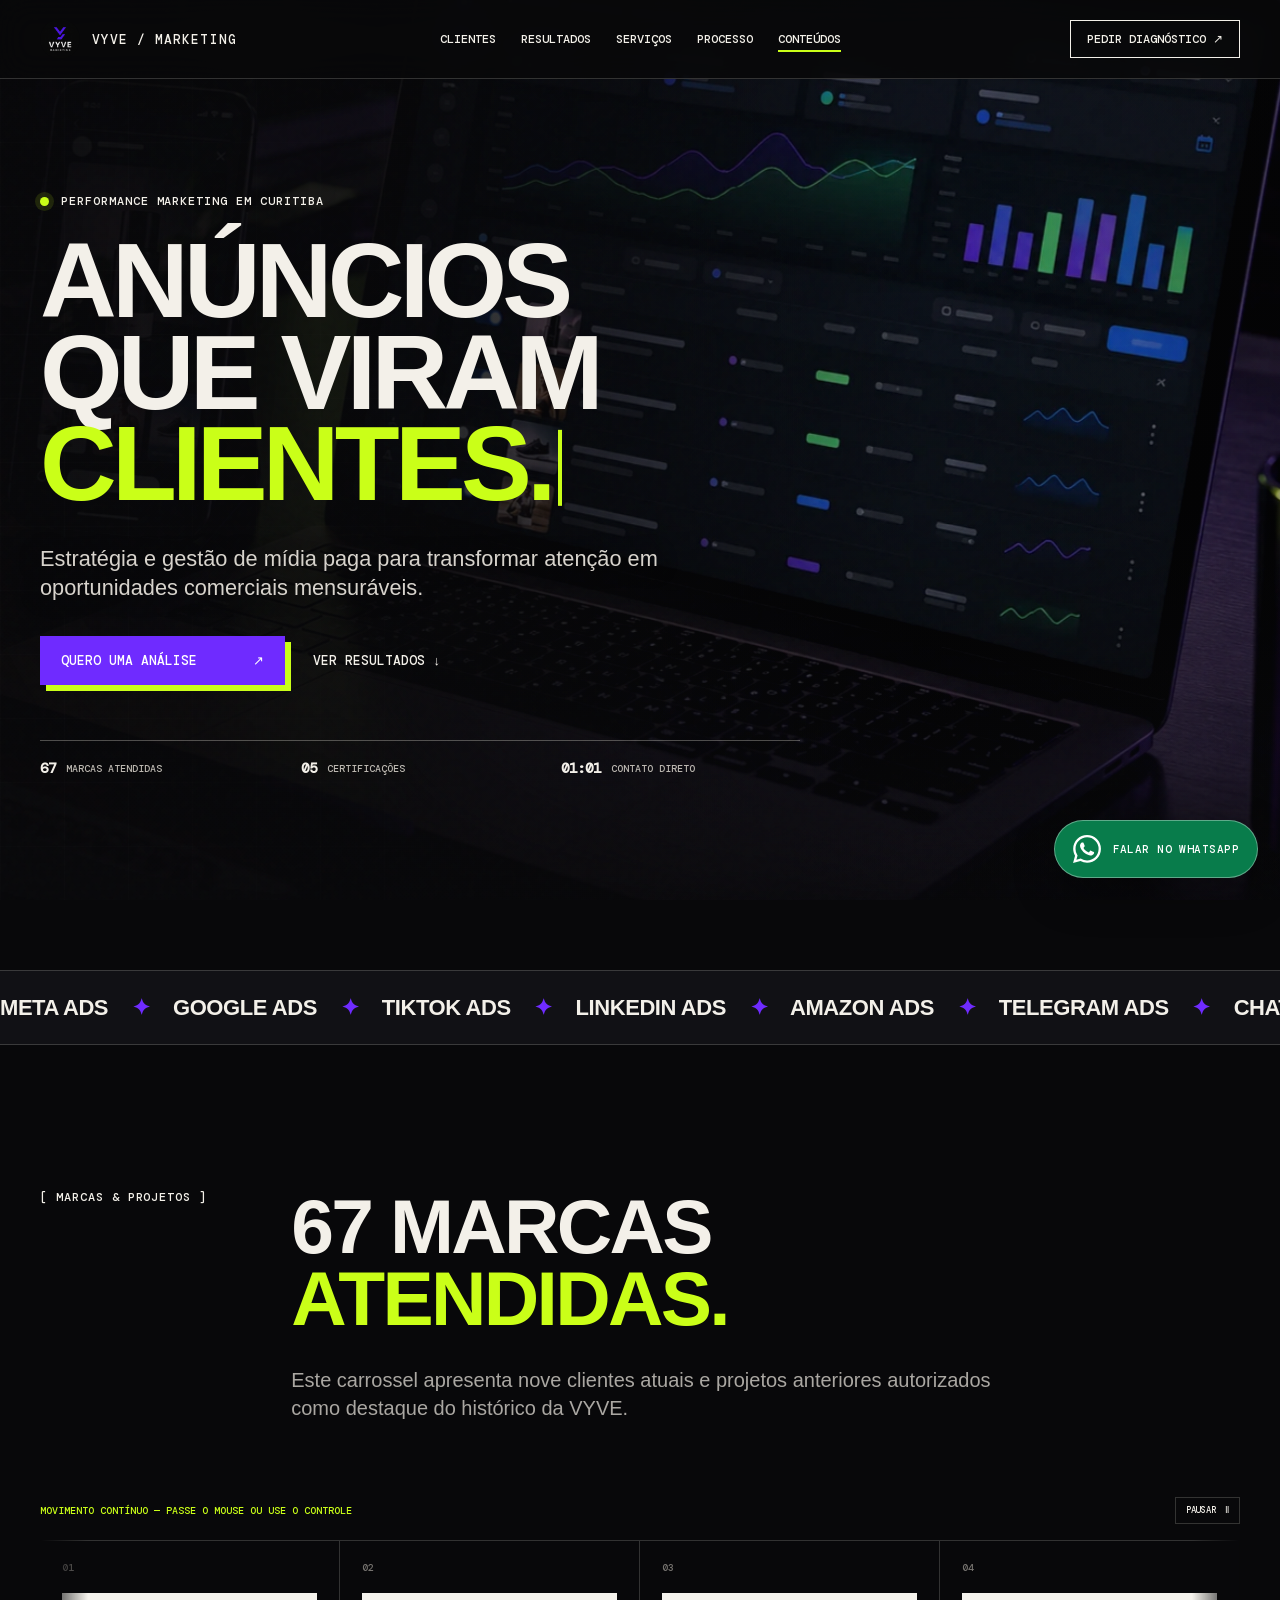
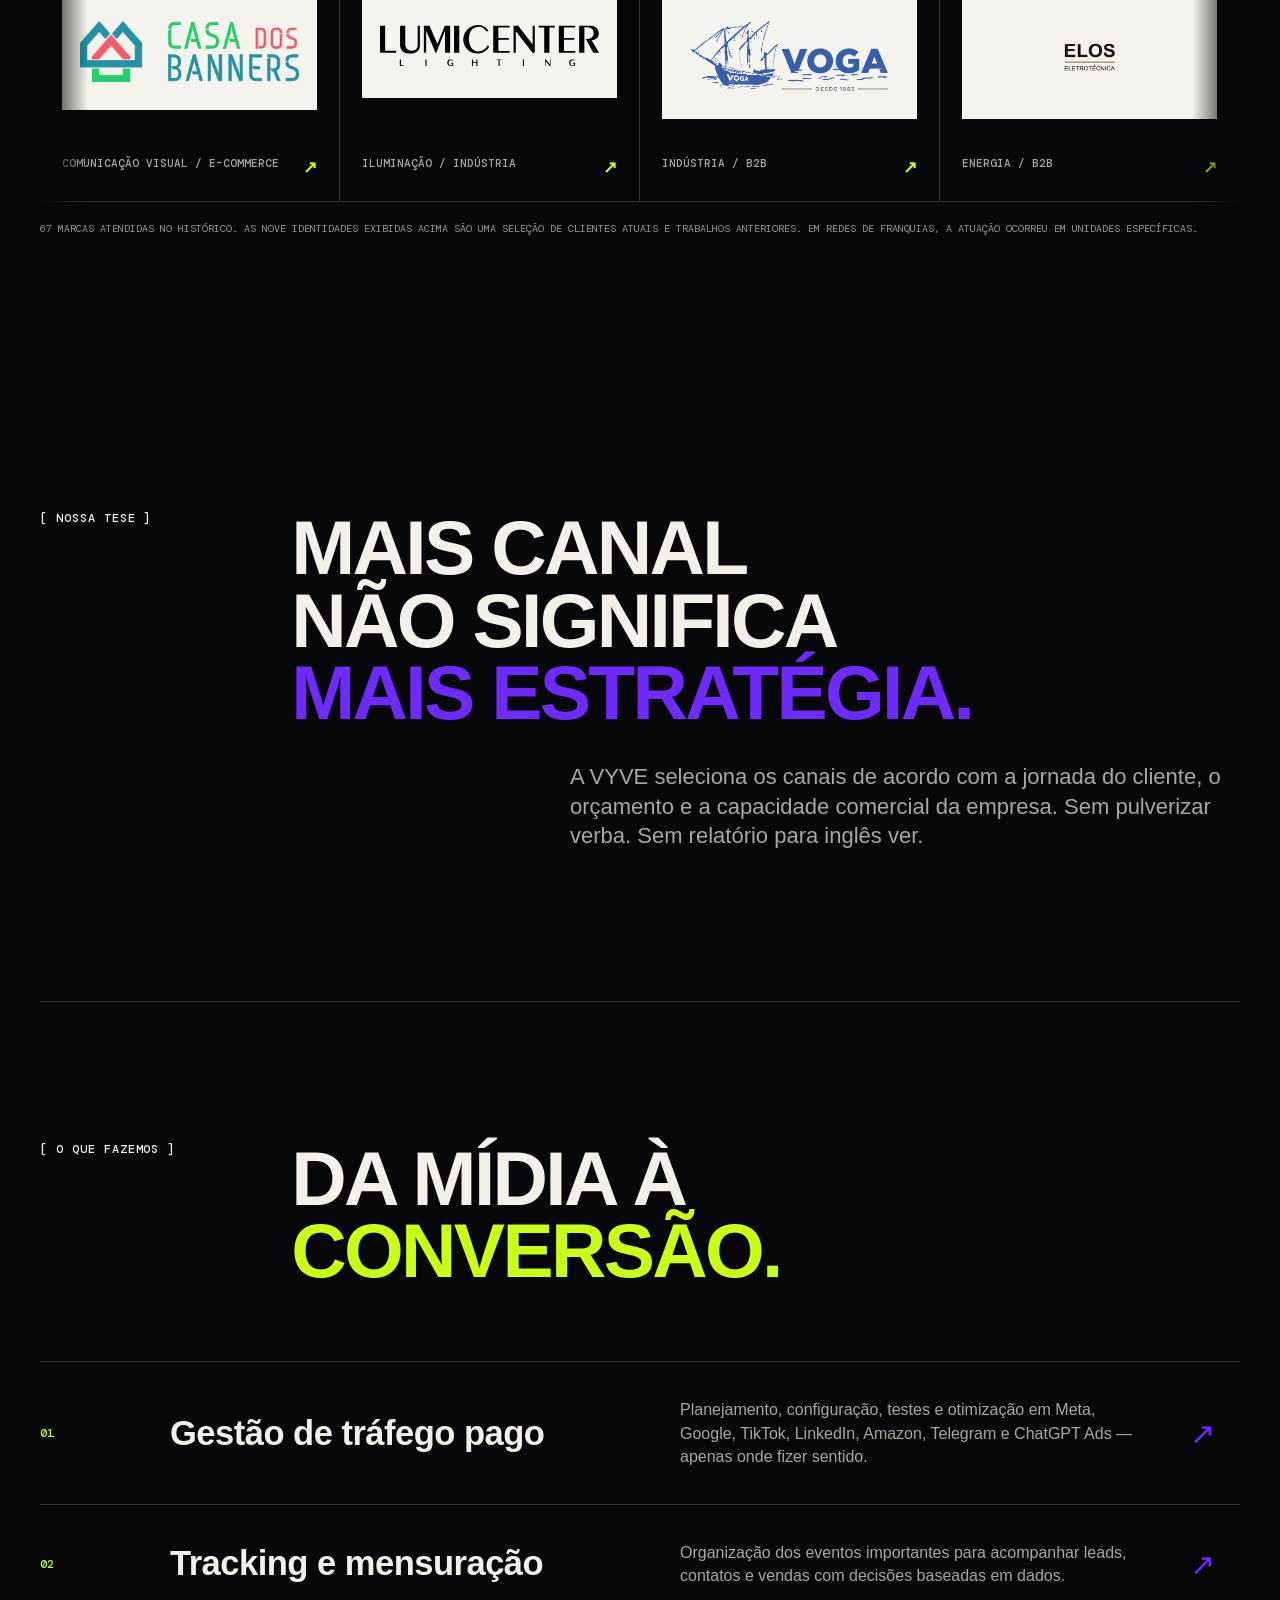
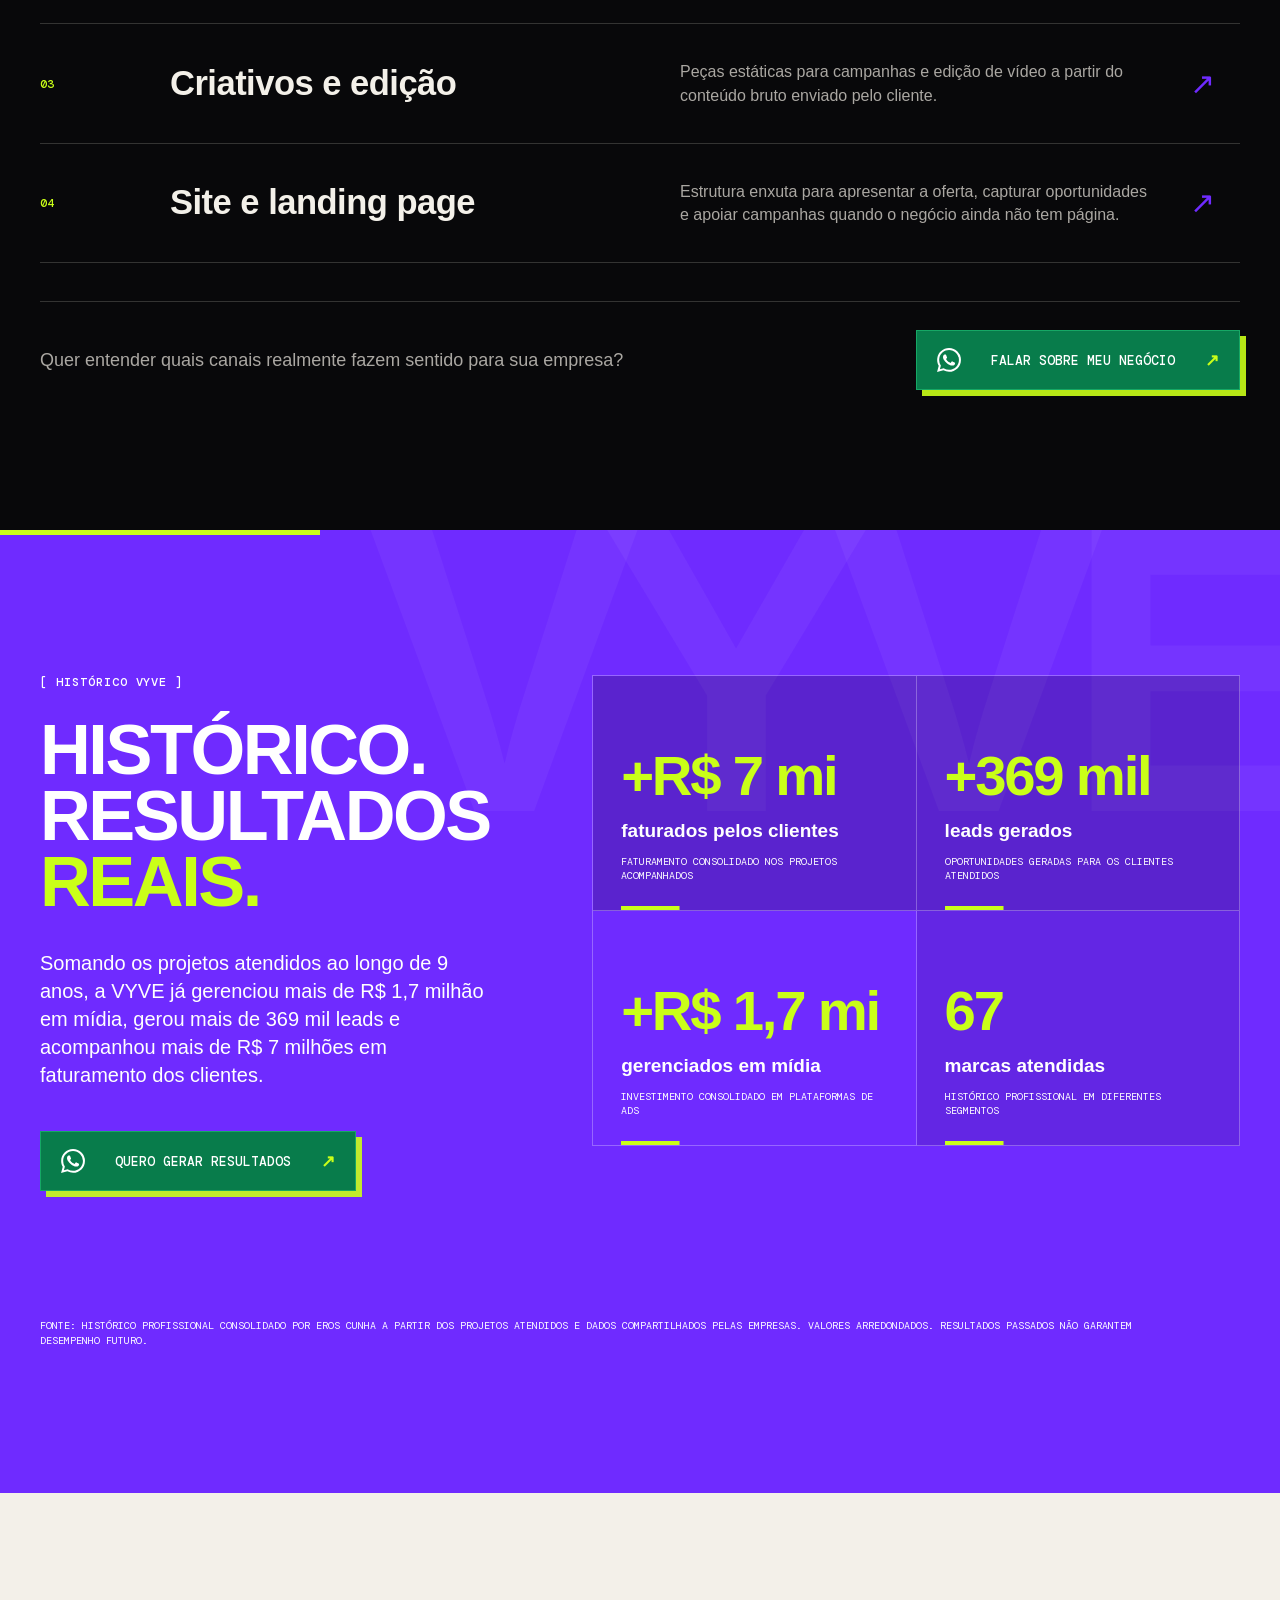
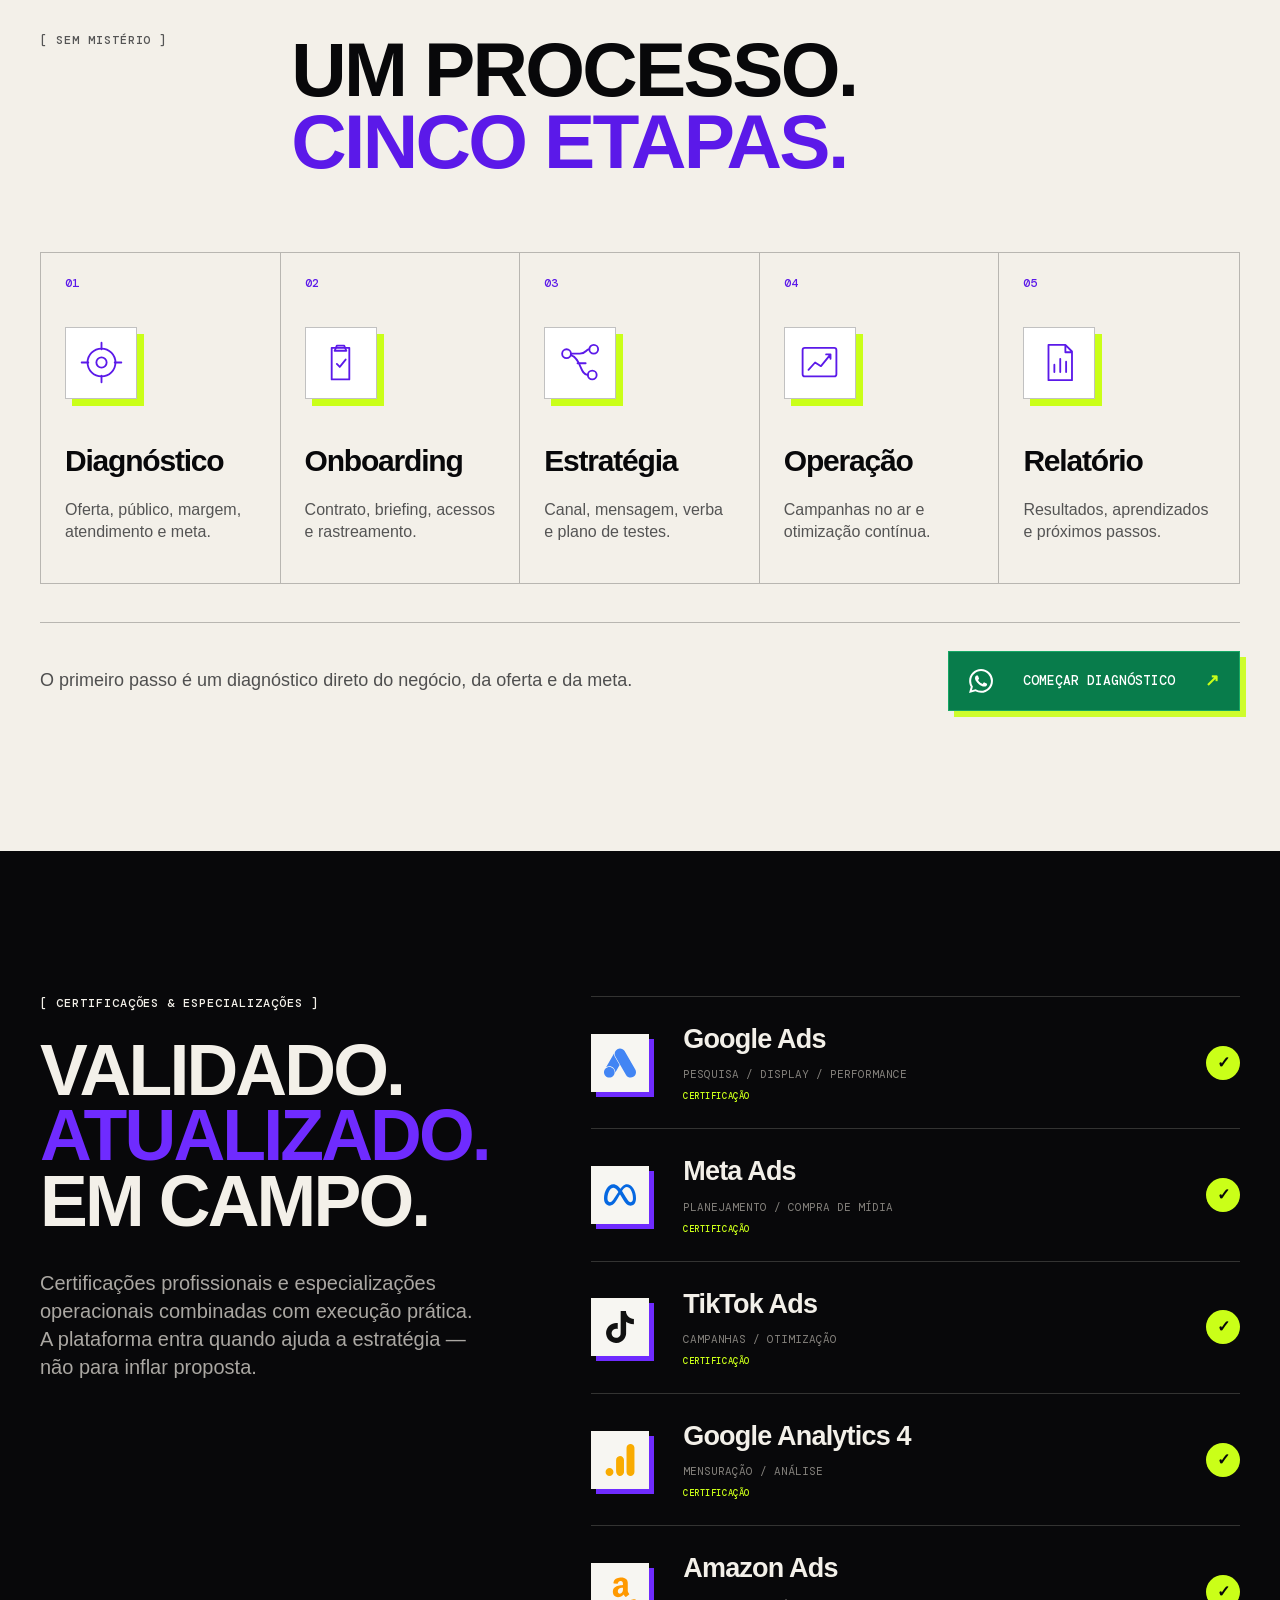
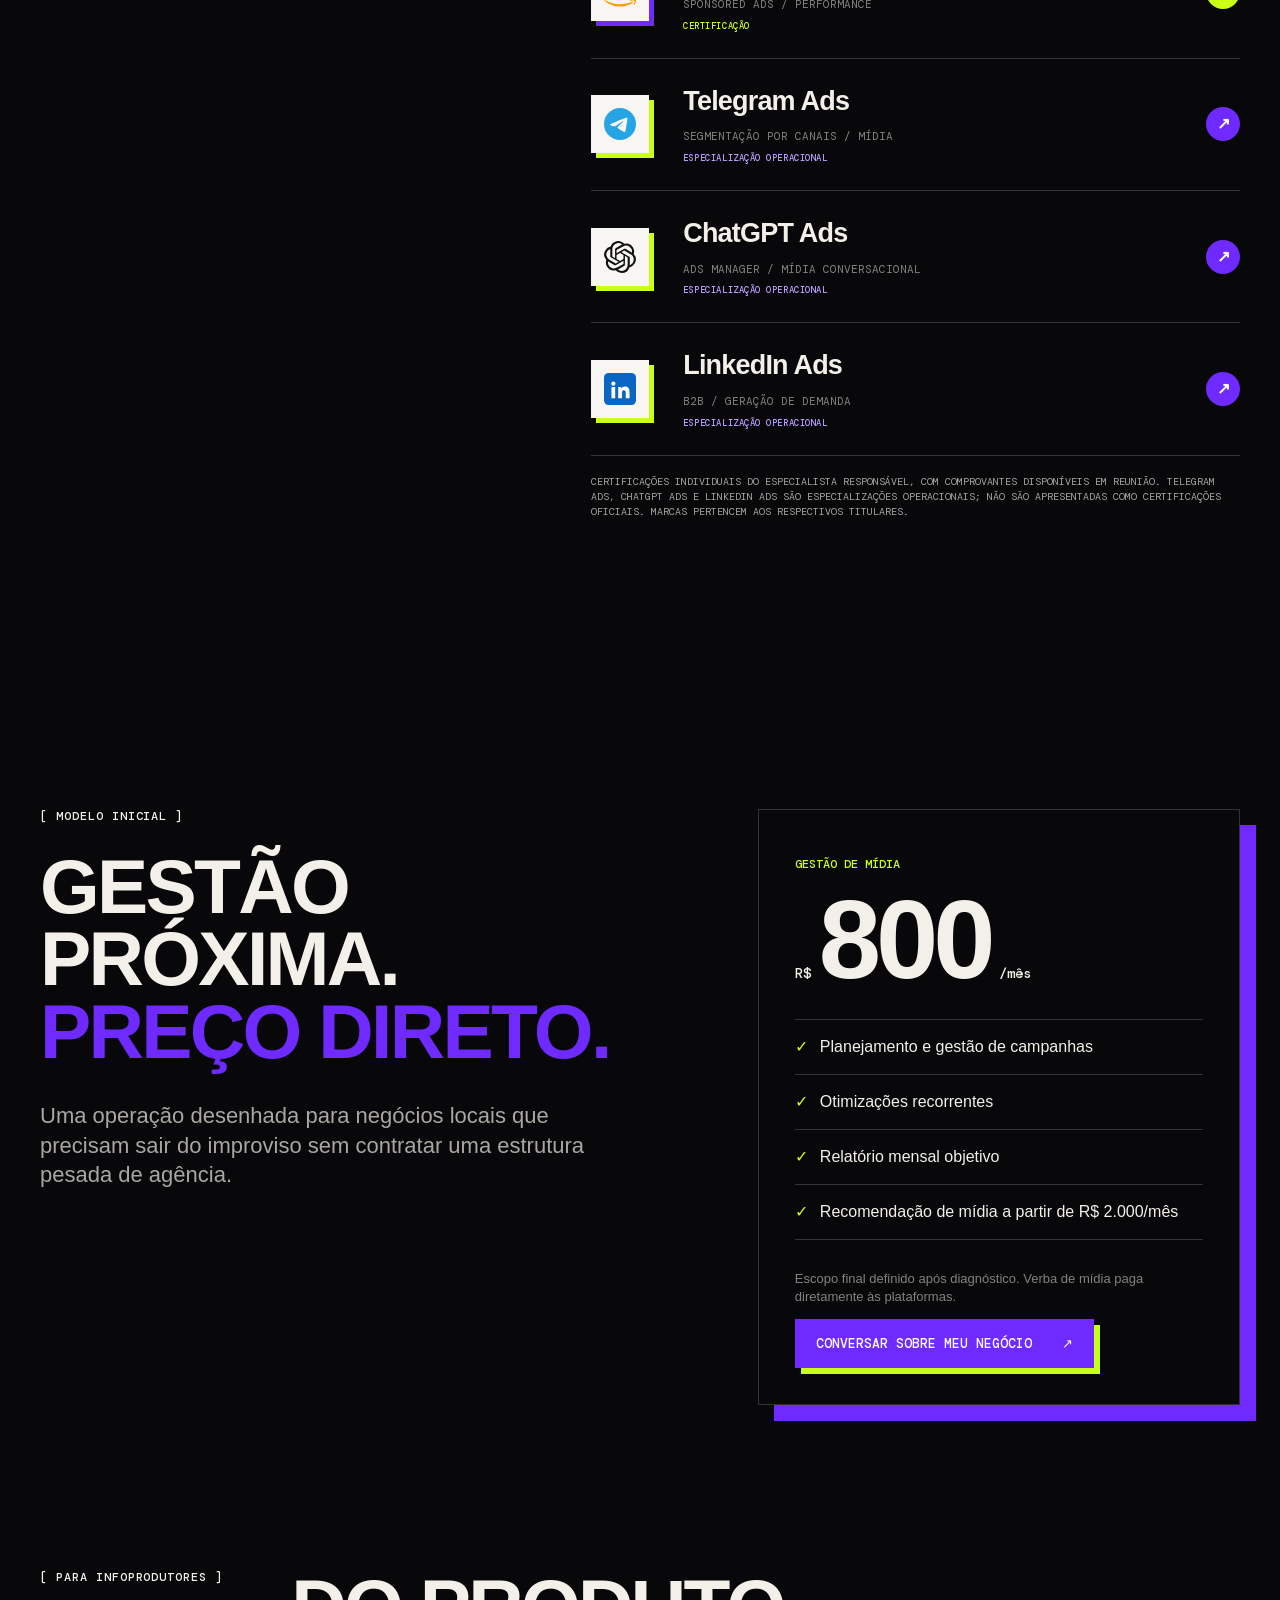
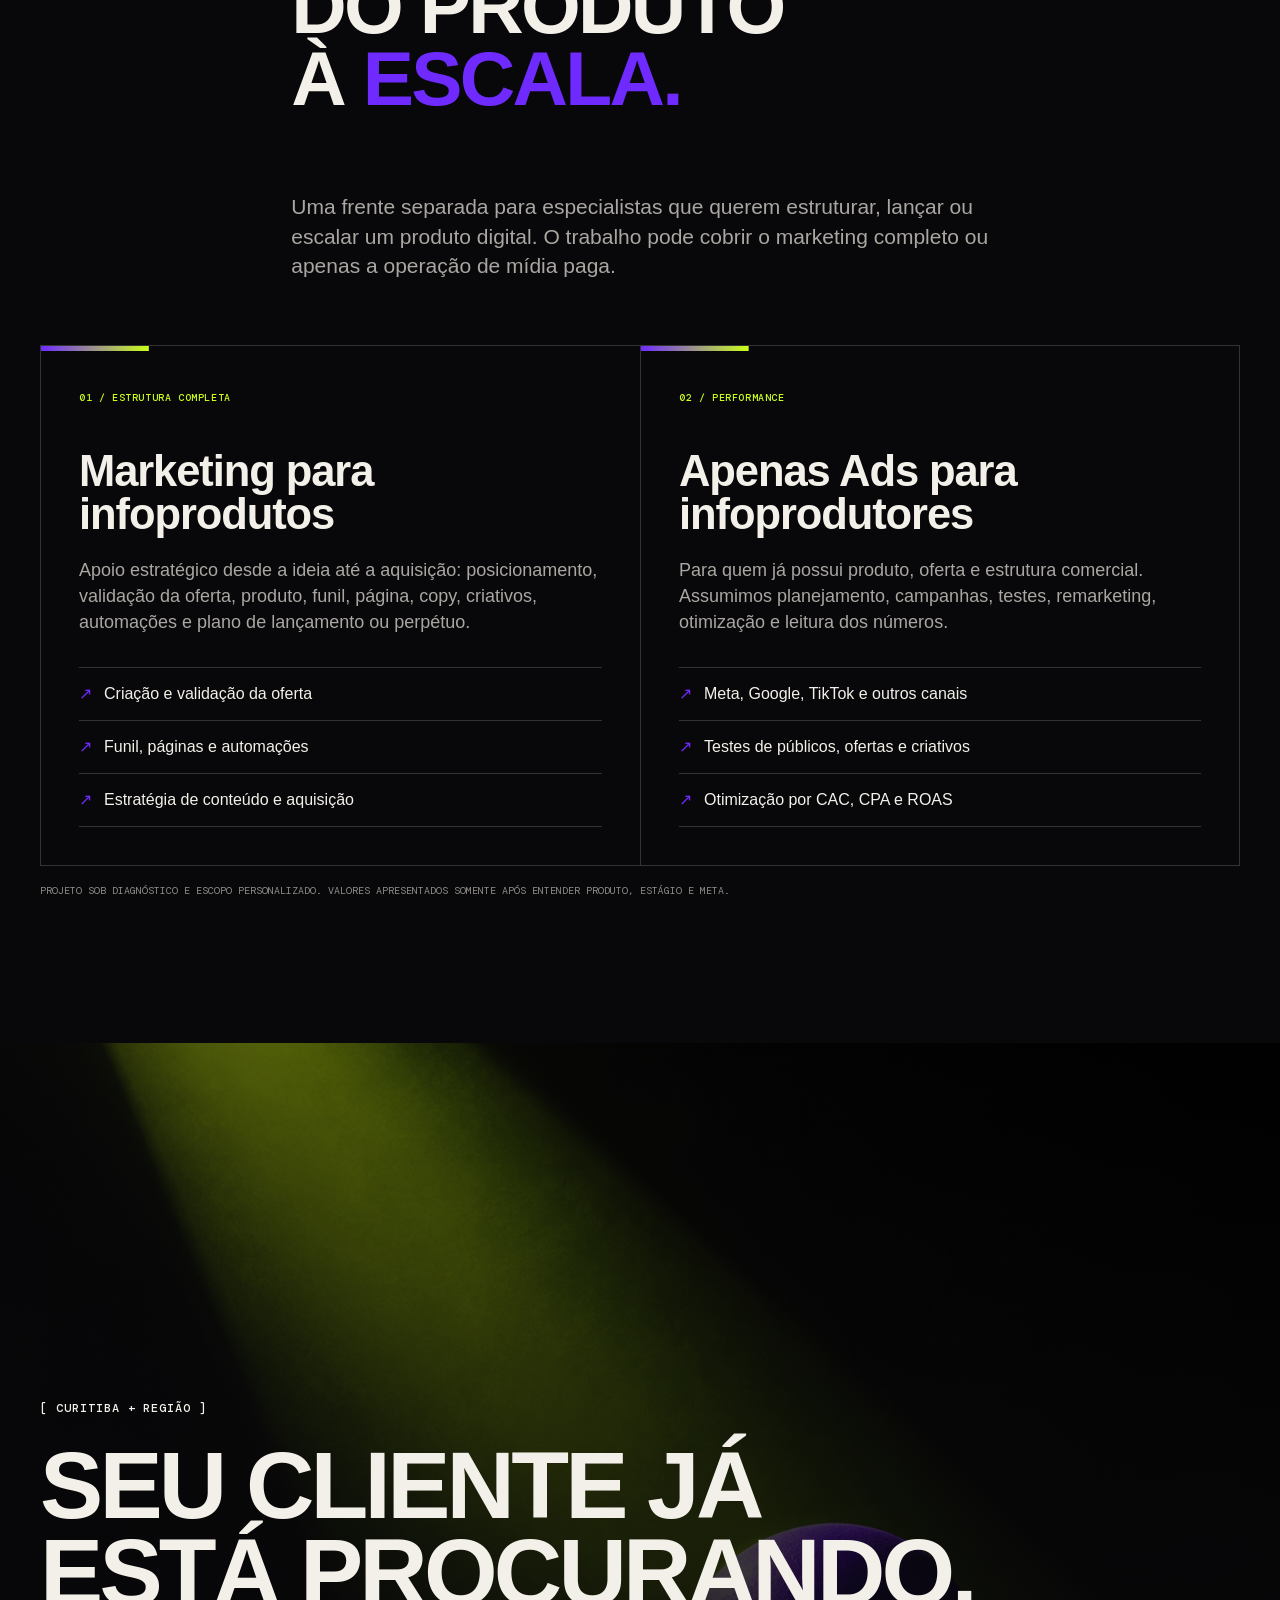
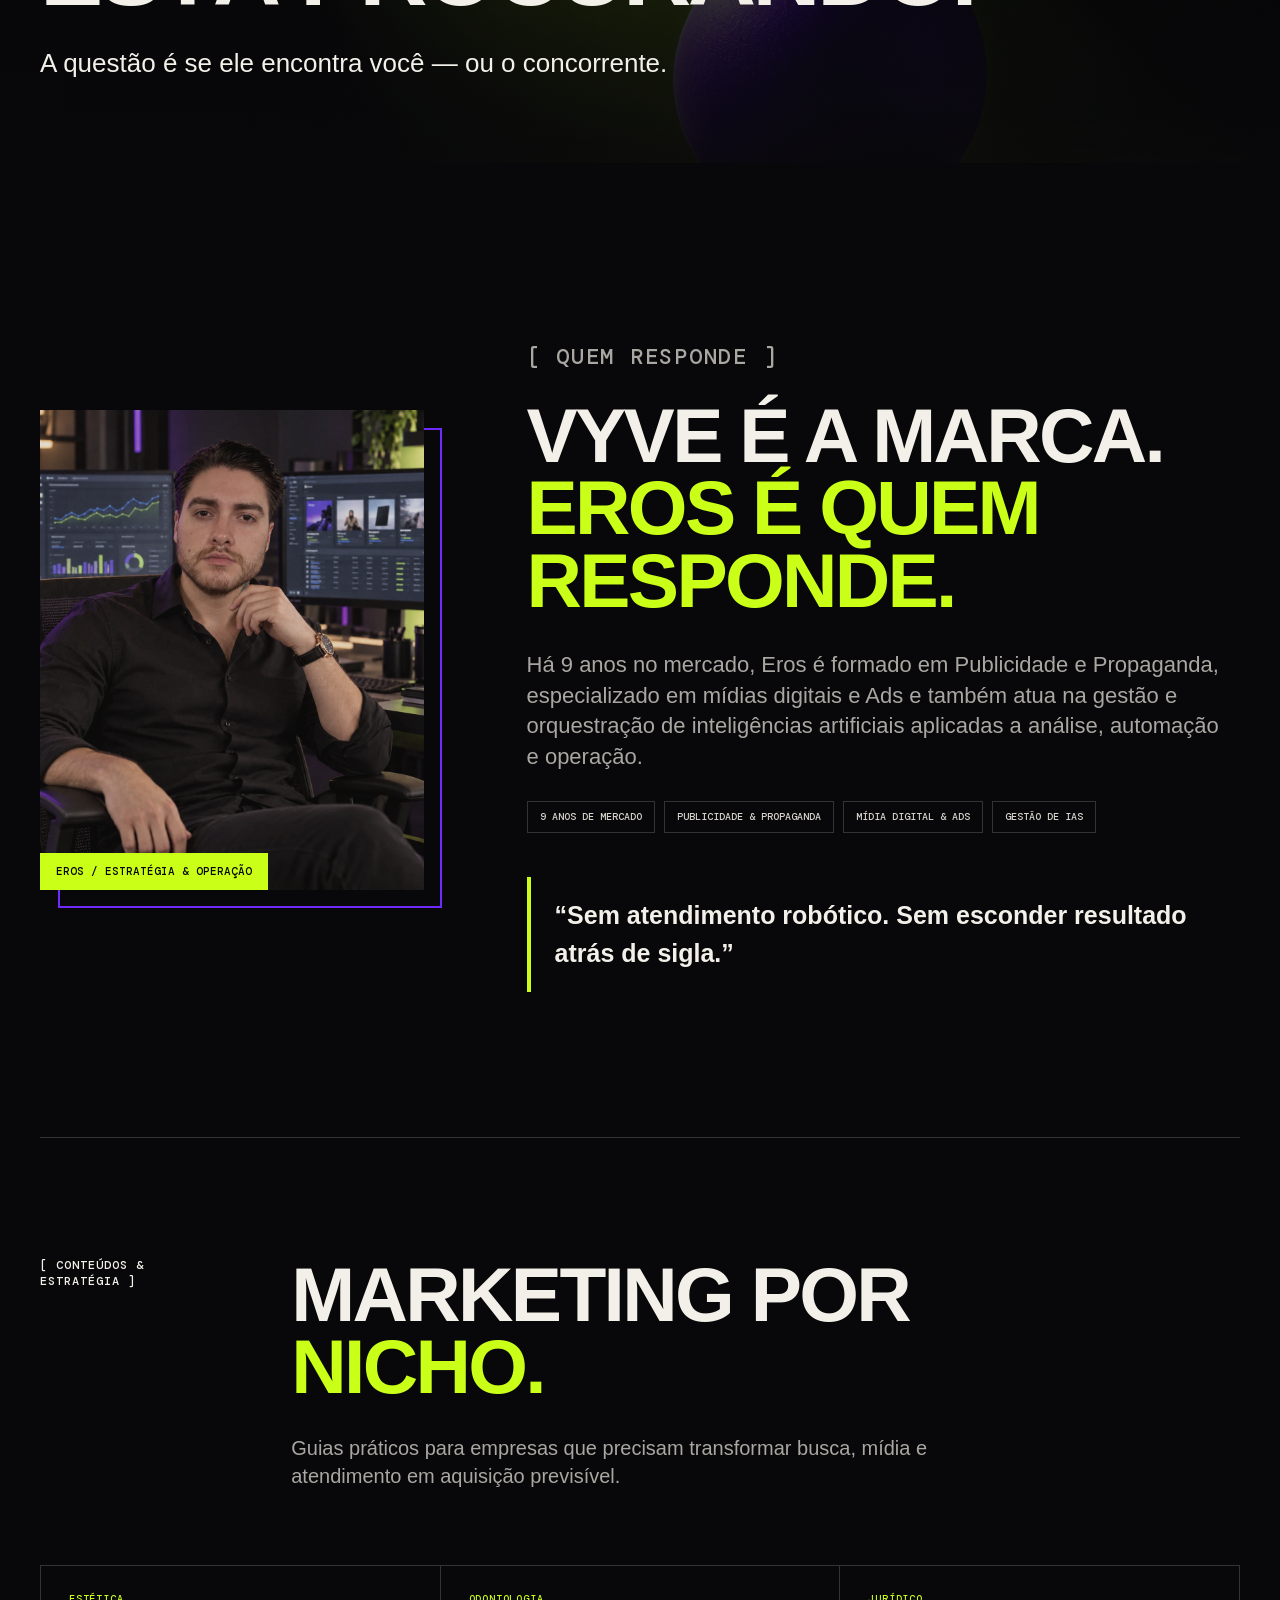
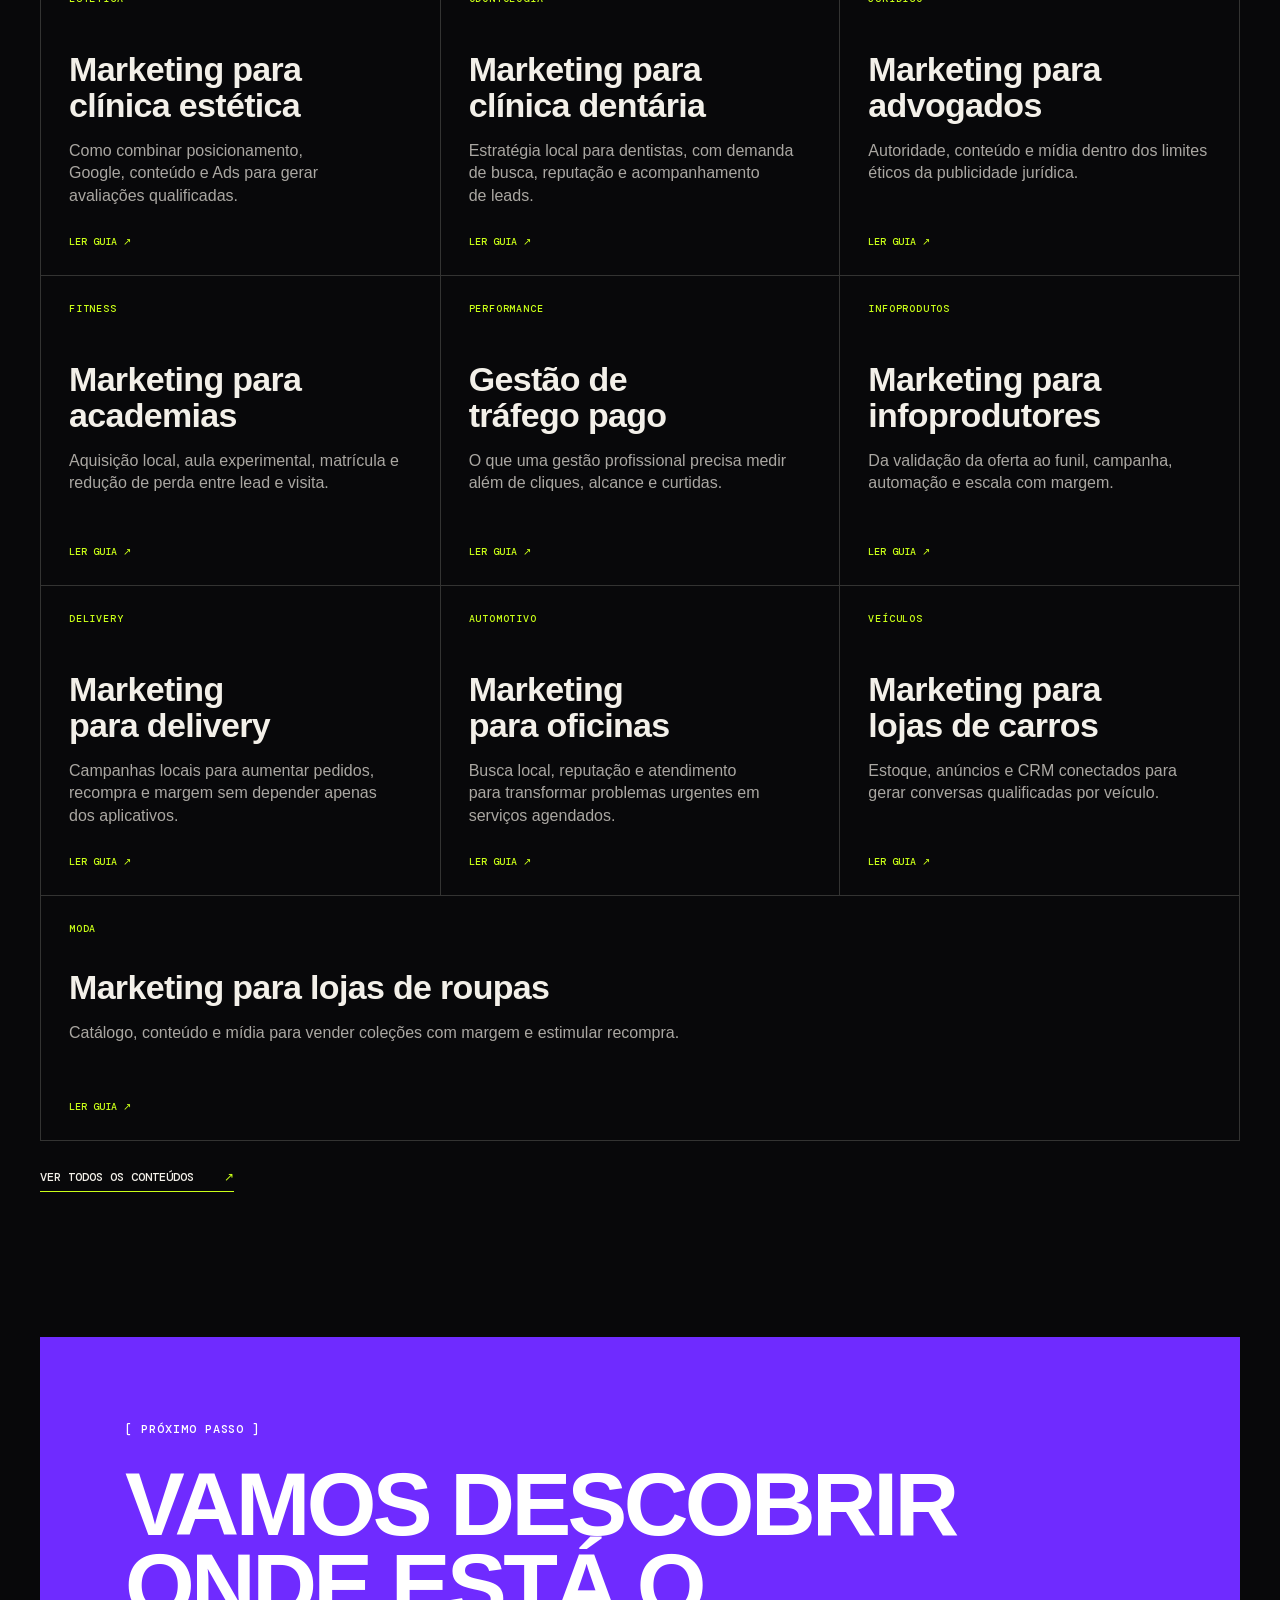
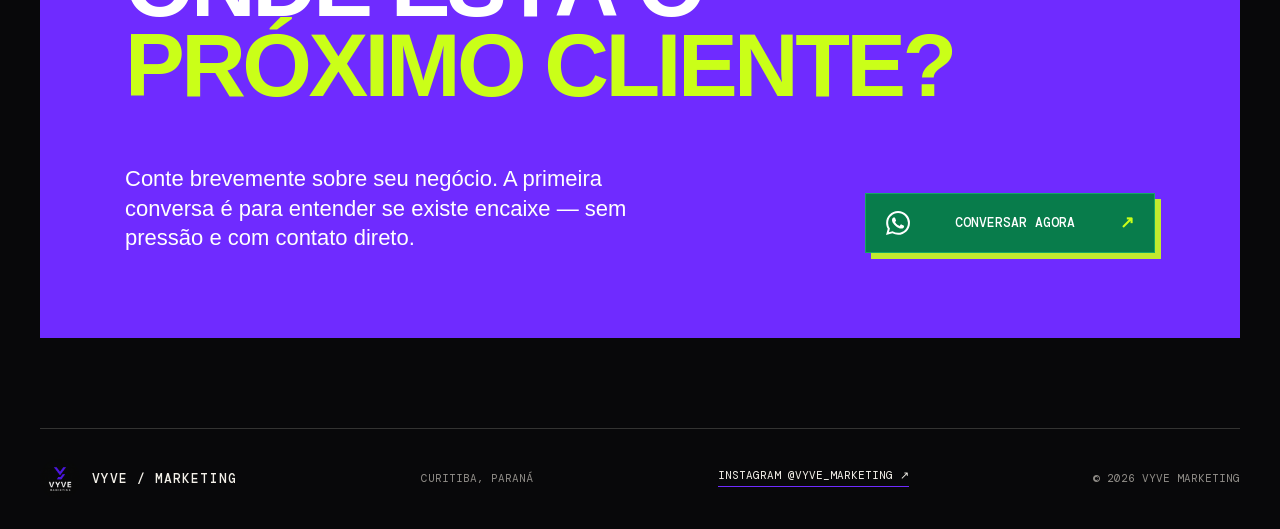
==== commit 5bcfb40f: "feat: add LinkedIn Ads credential card" ====
--- a/index.html
+++ b/index.html
@@ -303,11 +303,12 @@
           <div><h3>ChatGPT Ads</h3><p>Ads Manager / Mídia conversacional</p><small class="credential-type">Especialização operacional</small></div>
           <span aria-label="Especialização">↗</span>
         </article>
-        <div class="platform-stack reveal">
-          <p>Também operamos</p>
-          <div><span>LinkedIn Ads</span><span>Google Tag Manager</span><span>Looker Studio</span></div>
-        </div>
-        <p class="credential-note reveal">Certificações individuais do especialista responsável, com comprovantes disponíveis em reunião. Telegram Ads e ChatGPT Ads são especializações operacionais; não são apresentadas como certificações oficiais. Marcas pertencem aos respectivos titulares.</p>
+        <article class="credential credential-specialty reveal">
+          <div class="credential-logo"><img src="assets/platforms/linkedin.svg" alt="" aria-hidden="true"></div>
+          <div><h3>LinkedIn Ads</h3><p>B2B / Geração de demanda</p><small class="credential-type">Especialização operacional</small></div>
+          <span aria-label="Especialização">↗</span>
+        </article>
+        <p class="credential-note reveal">Certificações individuais do especialista responsável, com comprovantes disponíveis em reunião. Telegram Ads, ChatGPT Ads e LinkedIn Ads são especializações operacionais; não são apresentadas como certificações oficiais. Marcas pertencem aos respectivos titulares.</p>
       </div>
     </section>
 
--- a/styles.css
+++ b/styles.css
@@ -178,10 +178,6 @@
 .credential-specialty .credential-logo { box-shadow:5px 5px 0 var(--lime); }
 .credential-specialty .credential-type { color:#b99cff; }
 .credential-specialty > span { background:var(--violet); color:white; }
-.platform-stack { padding:28px 0; border-bottom:1px solid var(--line); }
-.platform-stack > p { margin:0 0 18px; color:#84817c; font:500 10px/1 var(--mono); text-transform:uppercase; }
-.platform-stack > div { display:flex; flex-wrap:wrap; gap:9px; }
-.platform-stack span { padding:10px 12px; border:1px solid var(--line); font:500 10px/1 var(--mono); text-transform:uppercase; }
 .credential-note { margin:18px 0 0; color:#aaa7a2; font:400 10px/1.5 var(--mono); text-transform:uppercase; }
 
 .investment { padding-block:145px; display:grid; grid-template-columns:1fr .8fr; gap:9vw; align-items:start; }
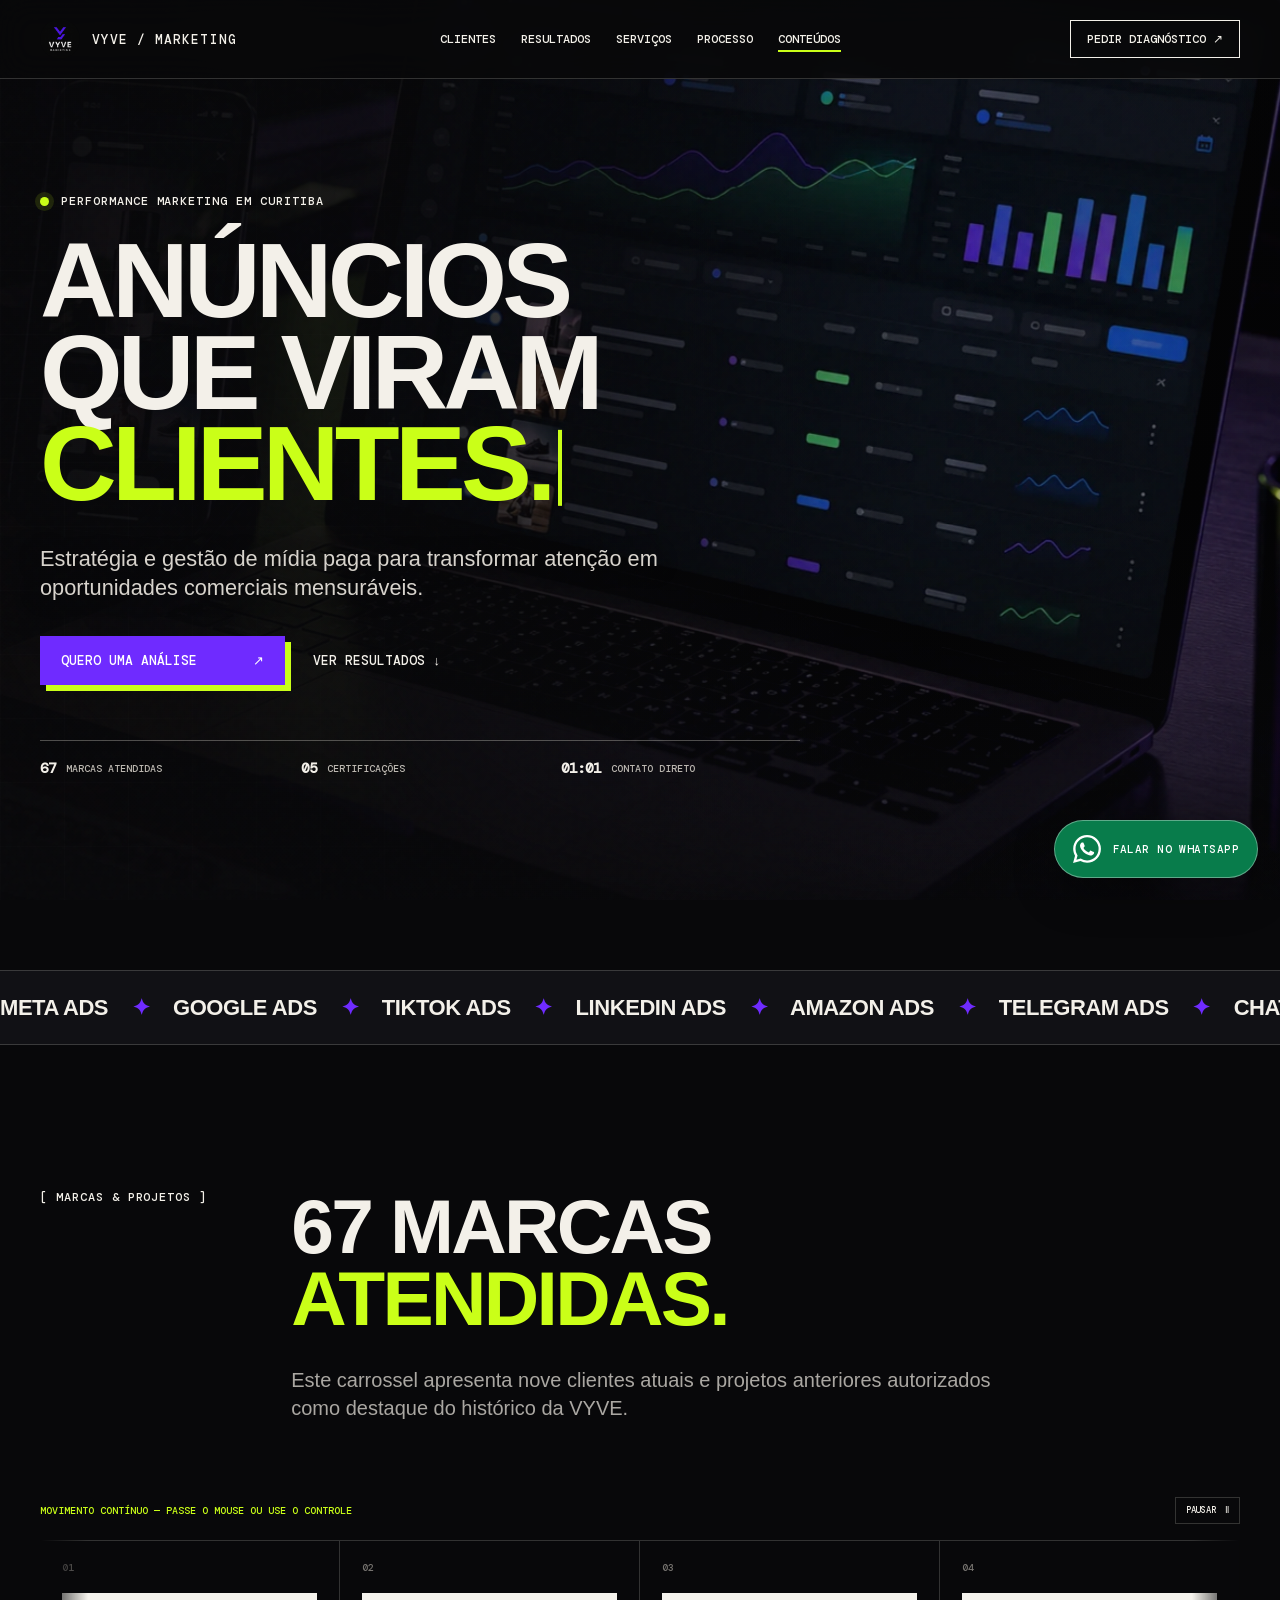
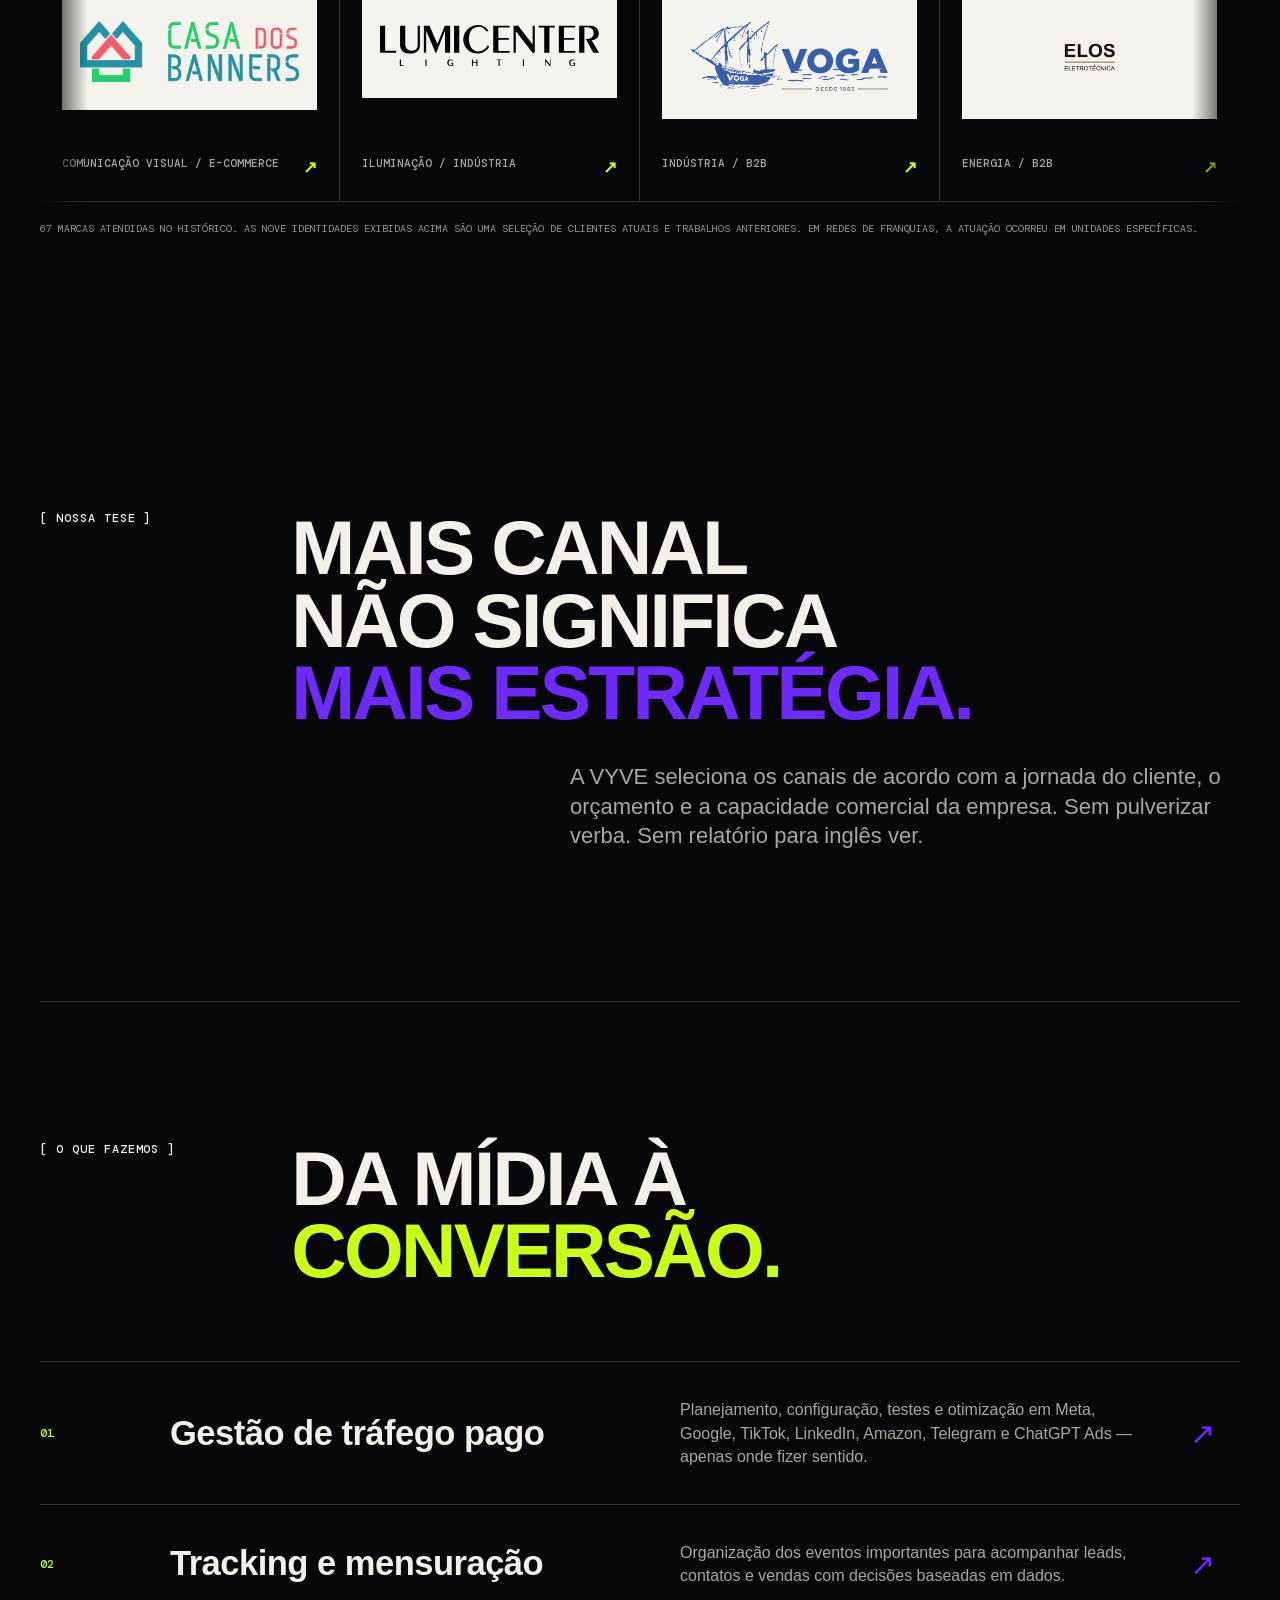
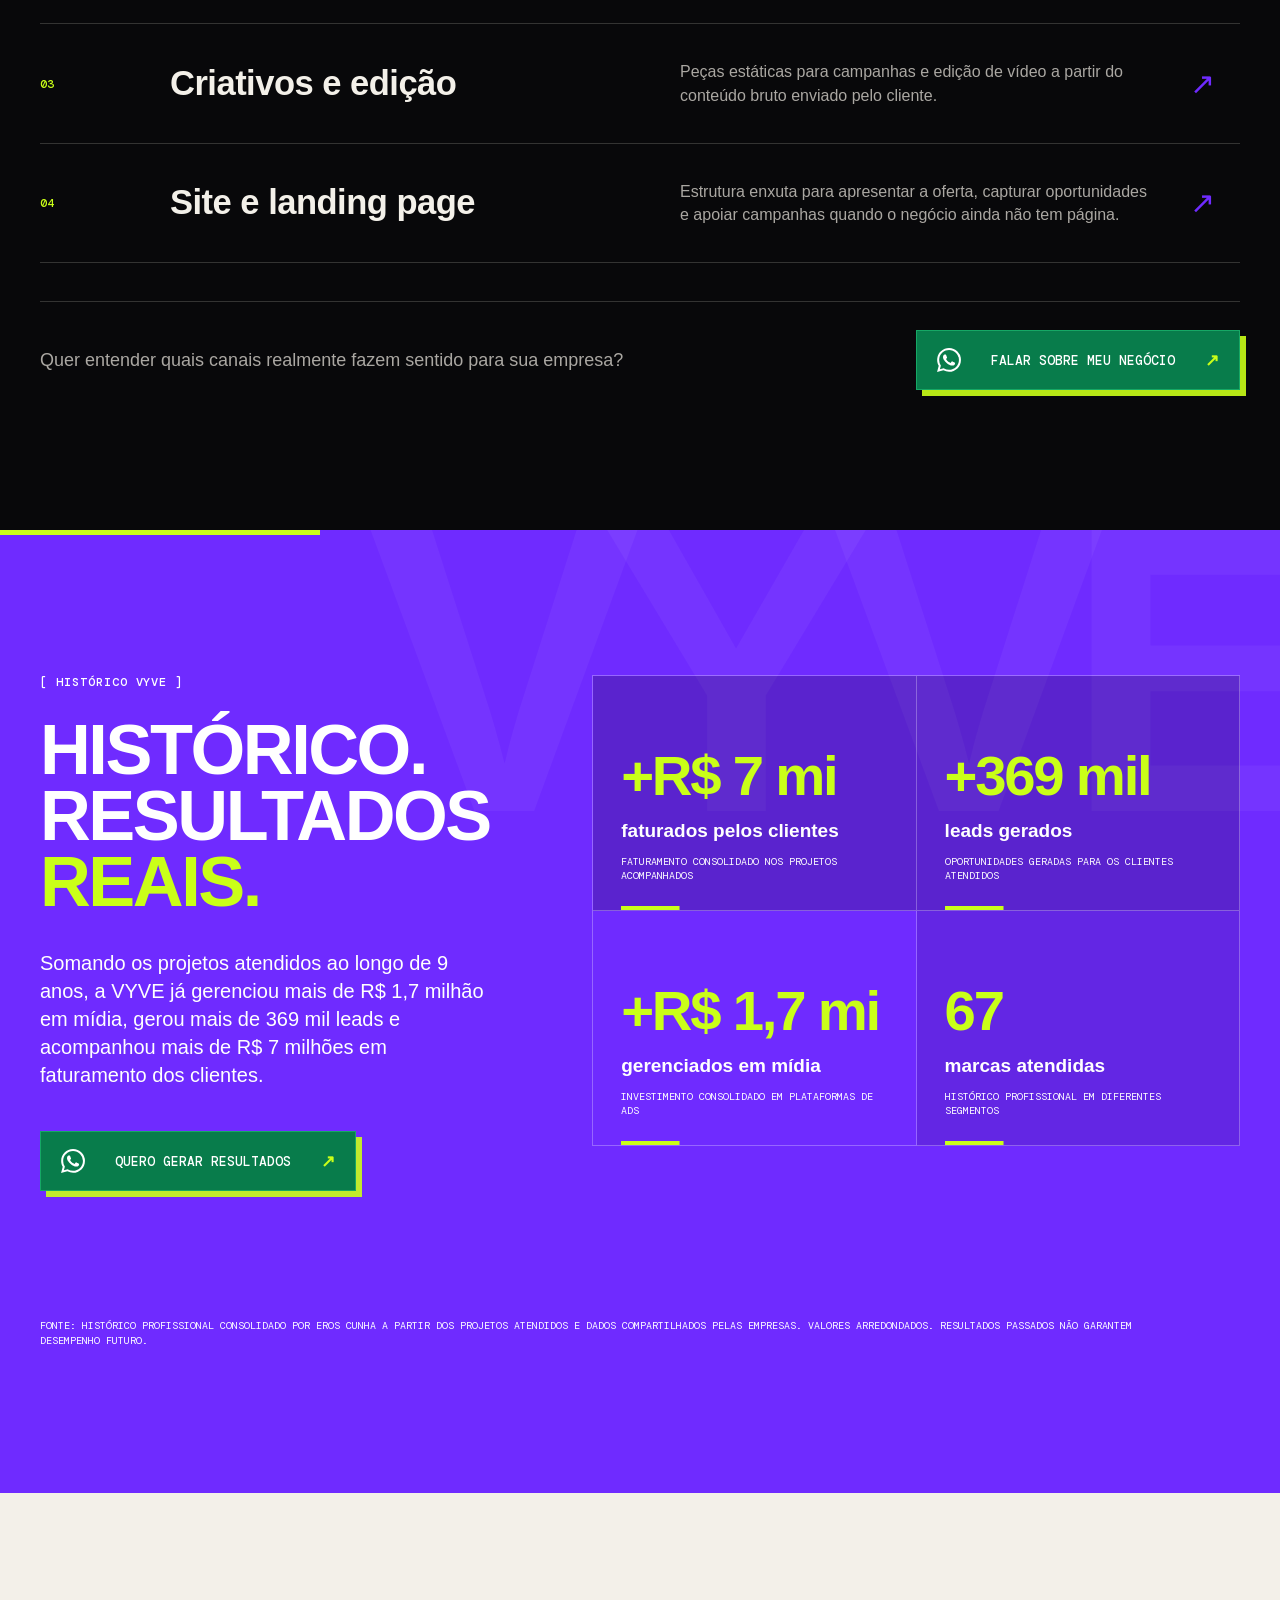
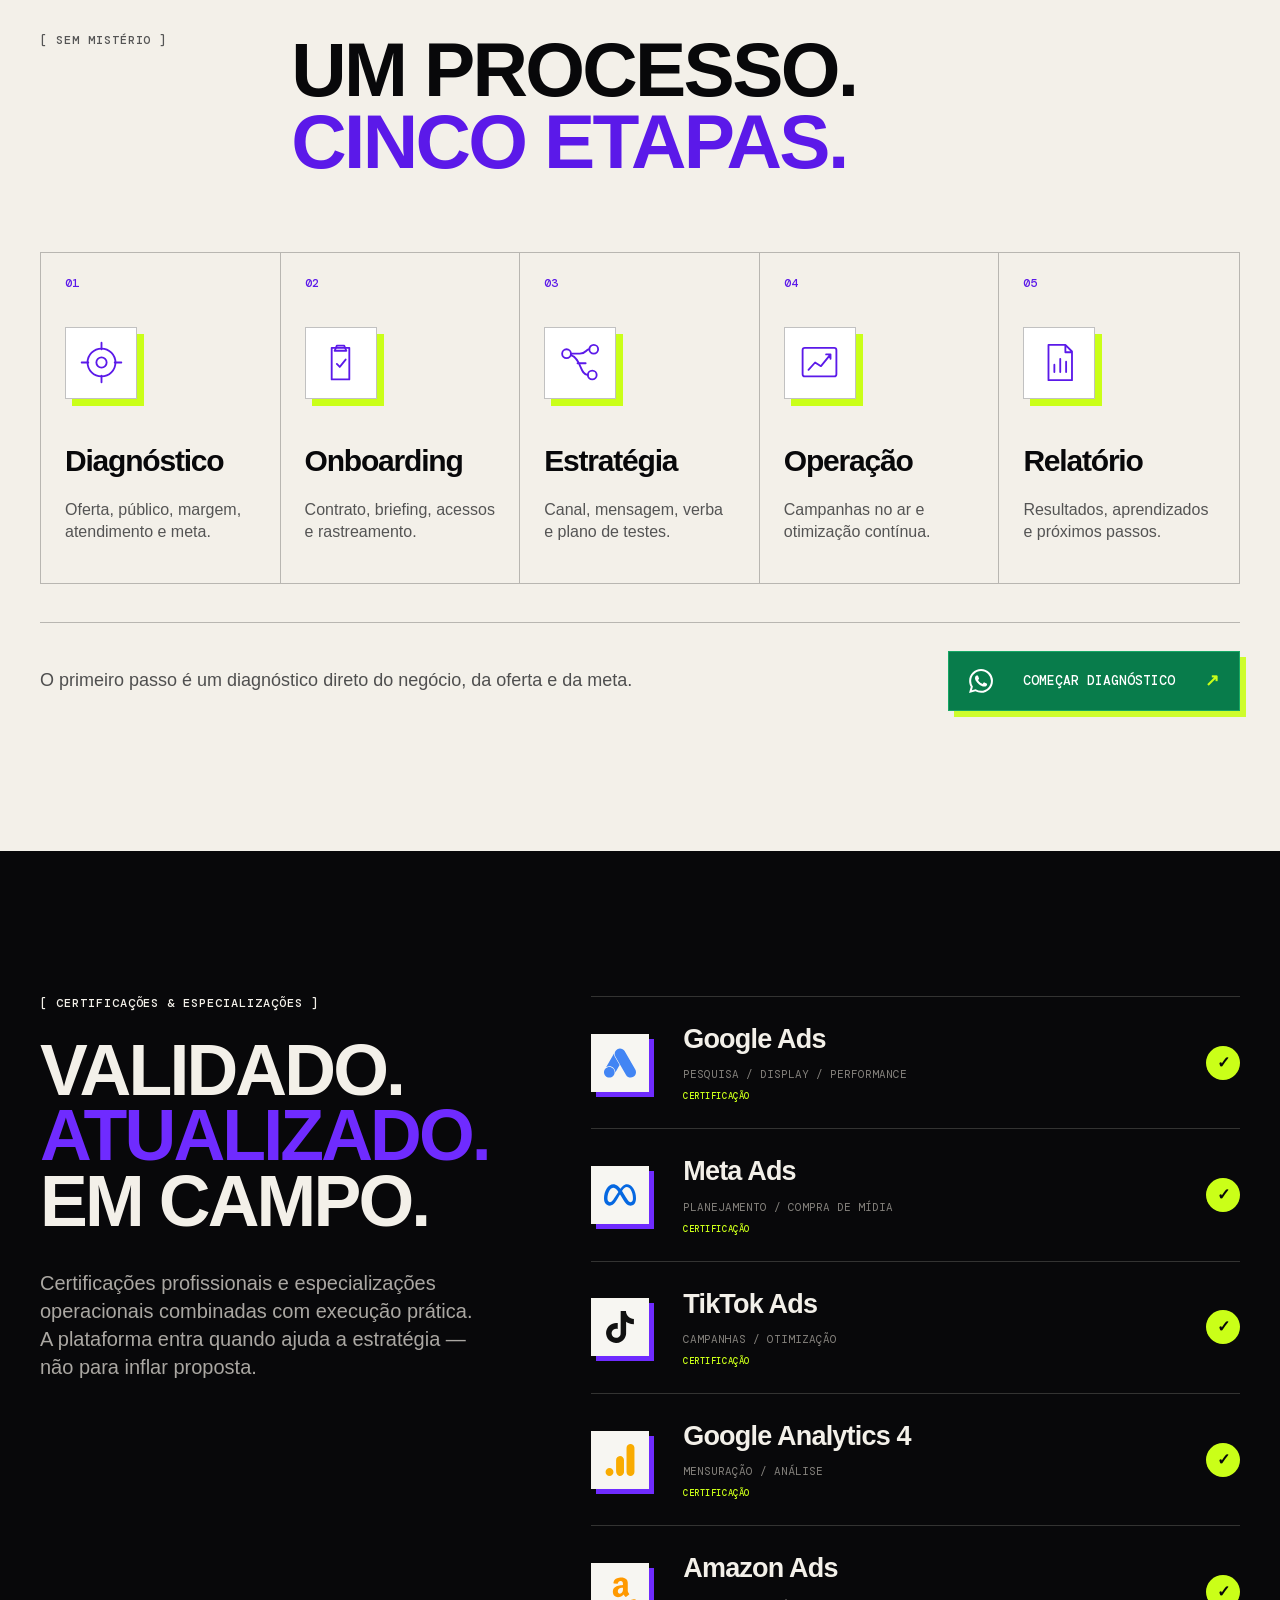
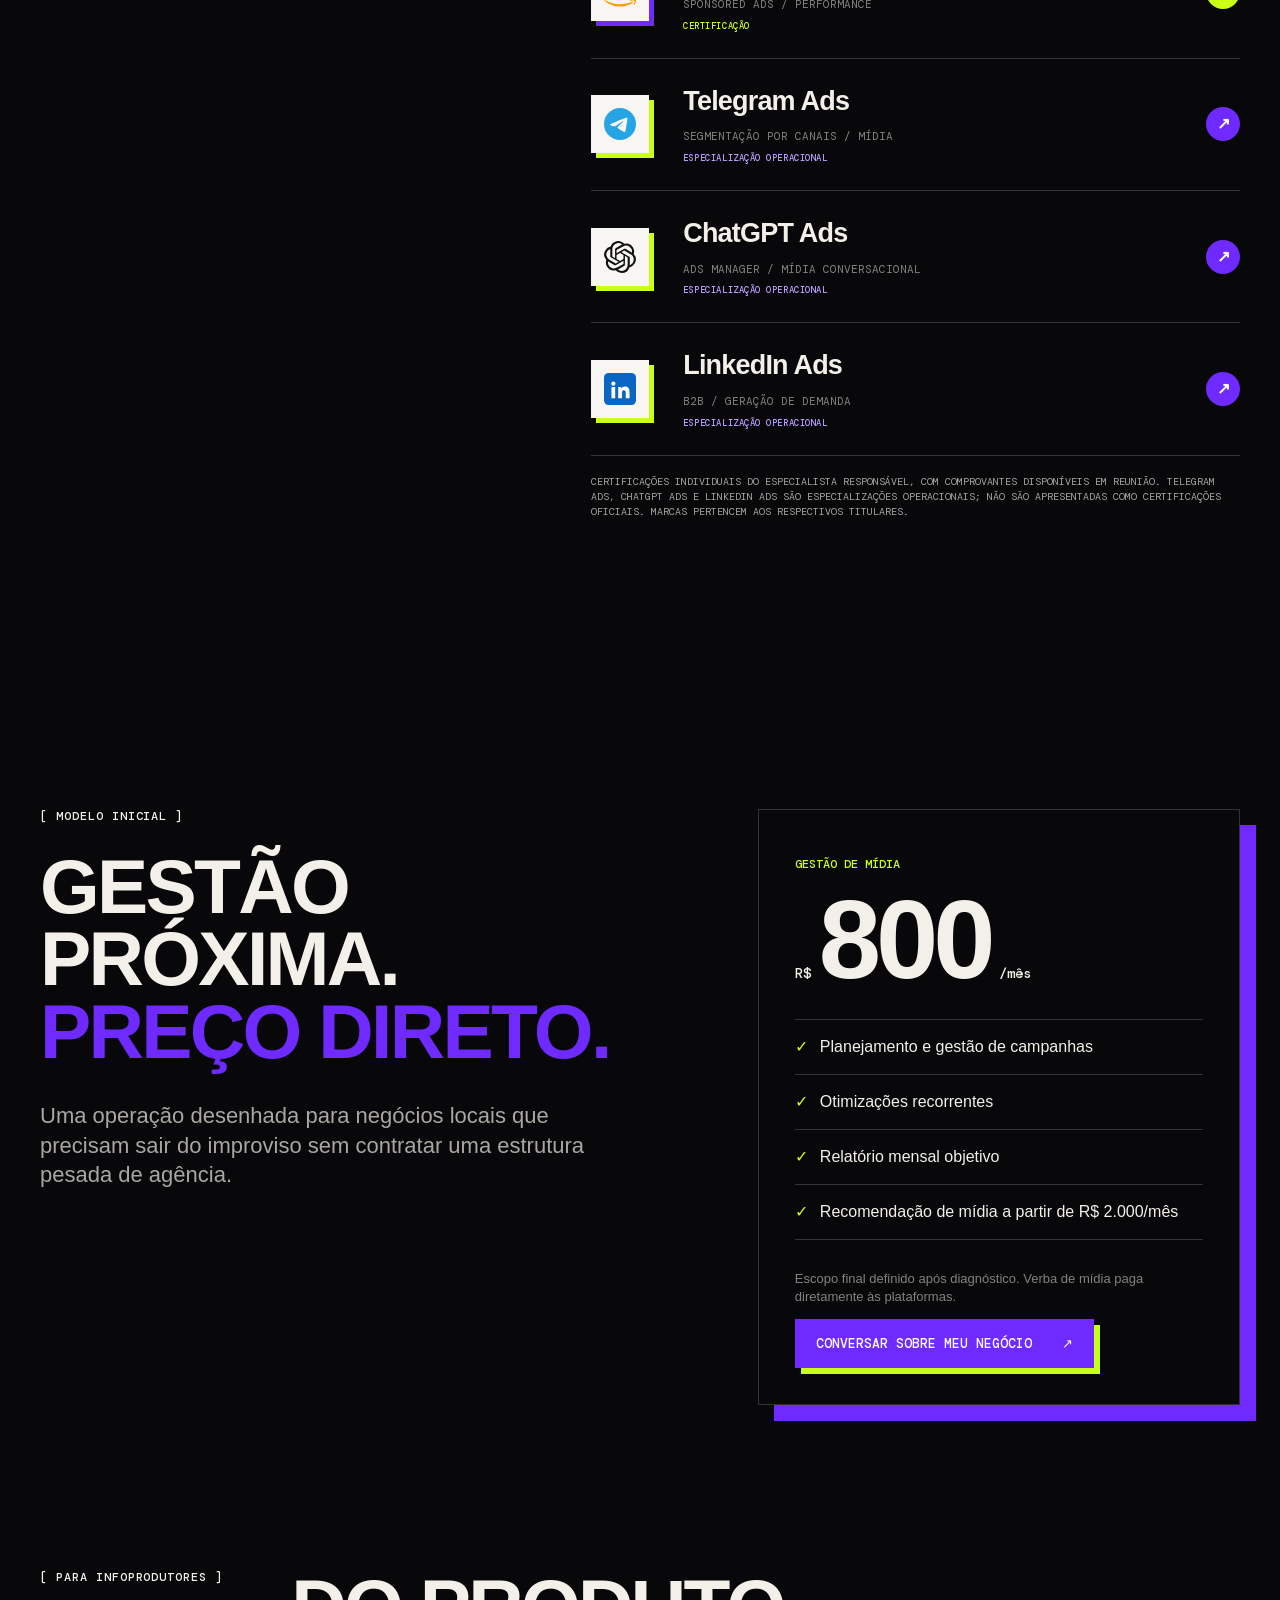
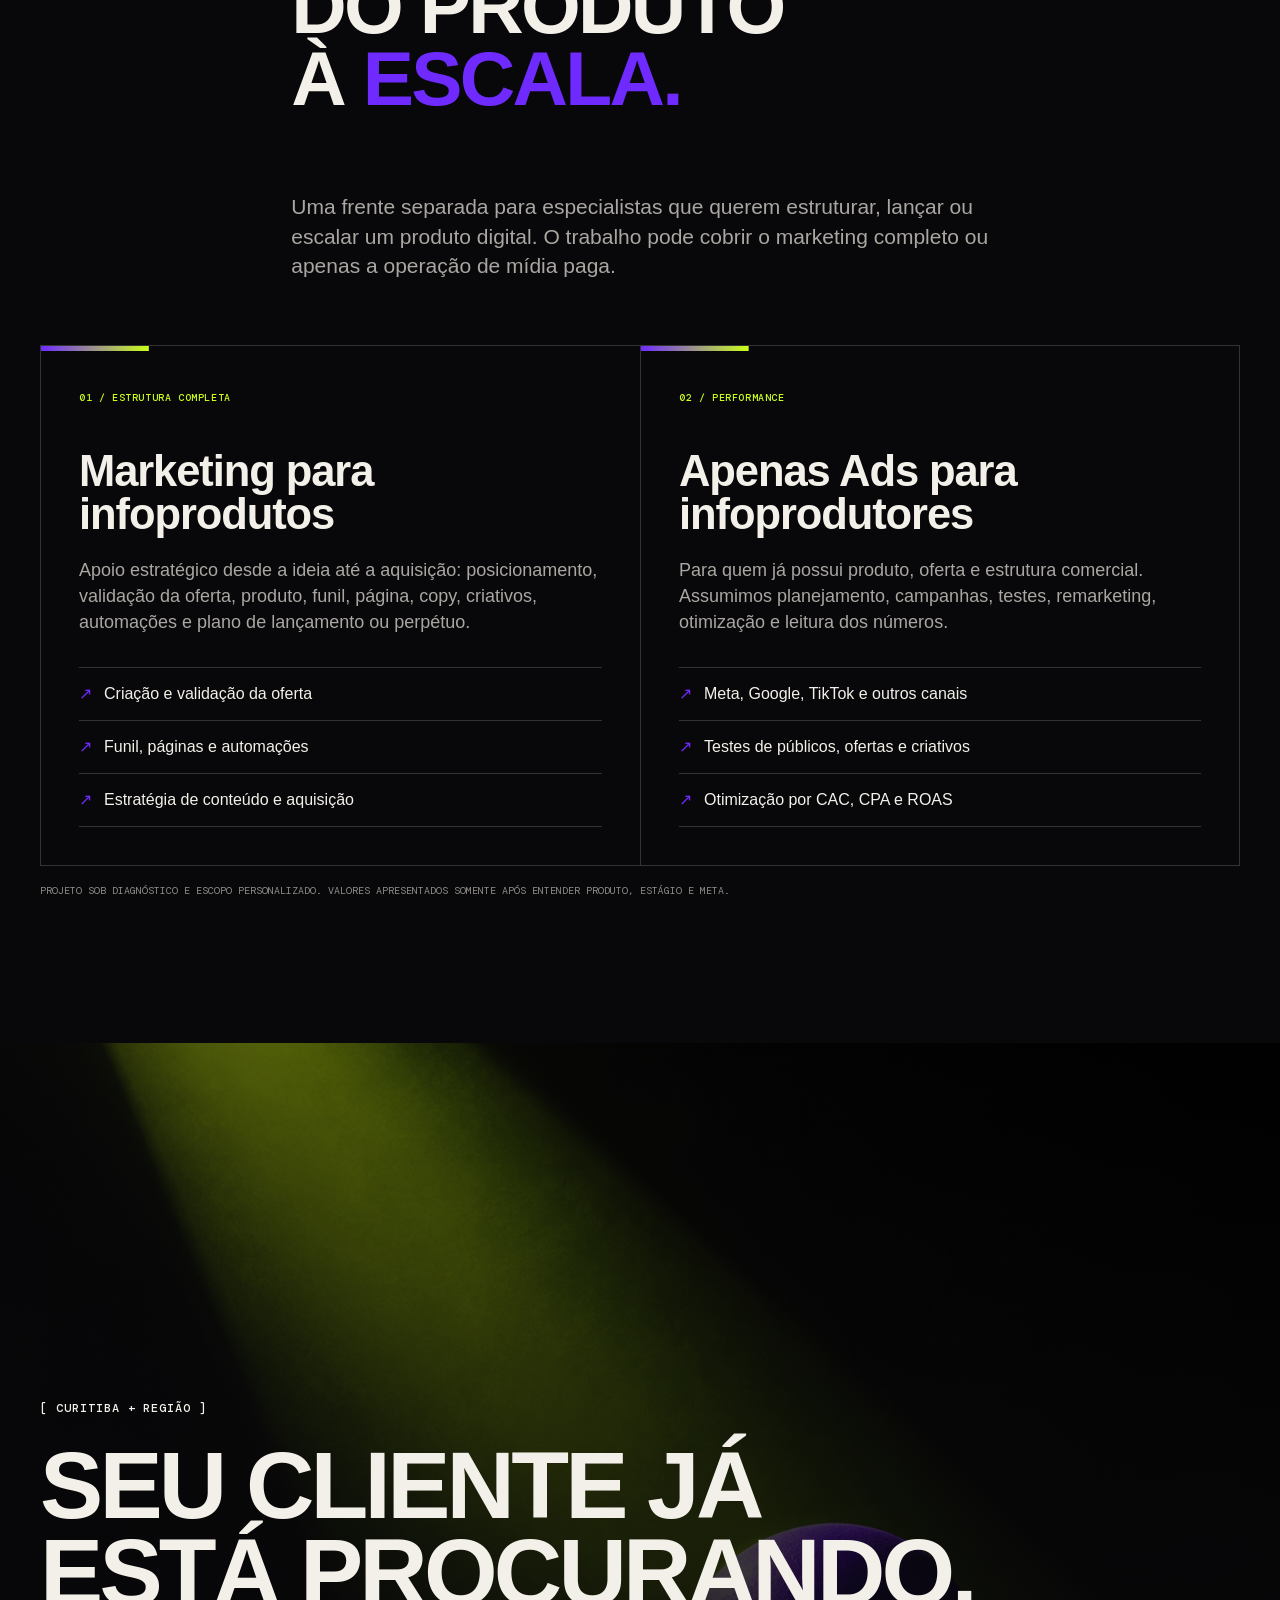
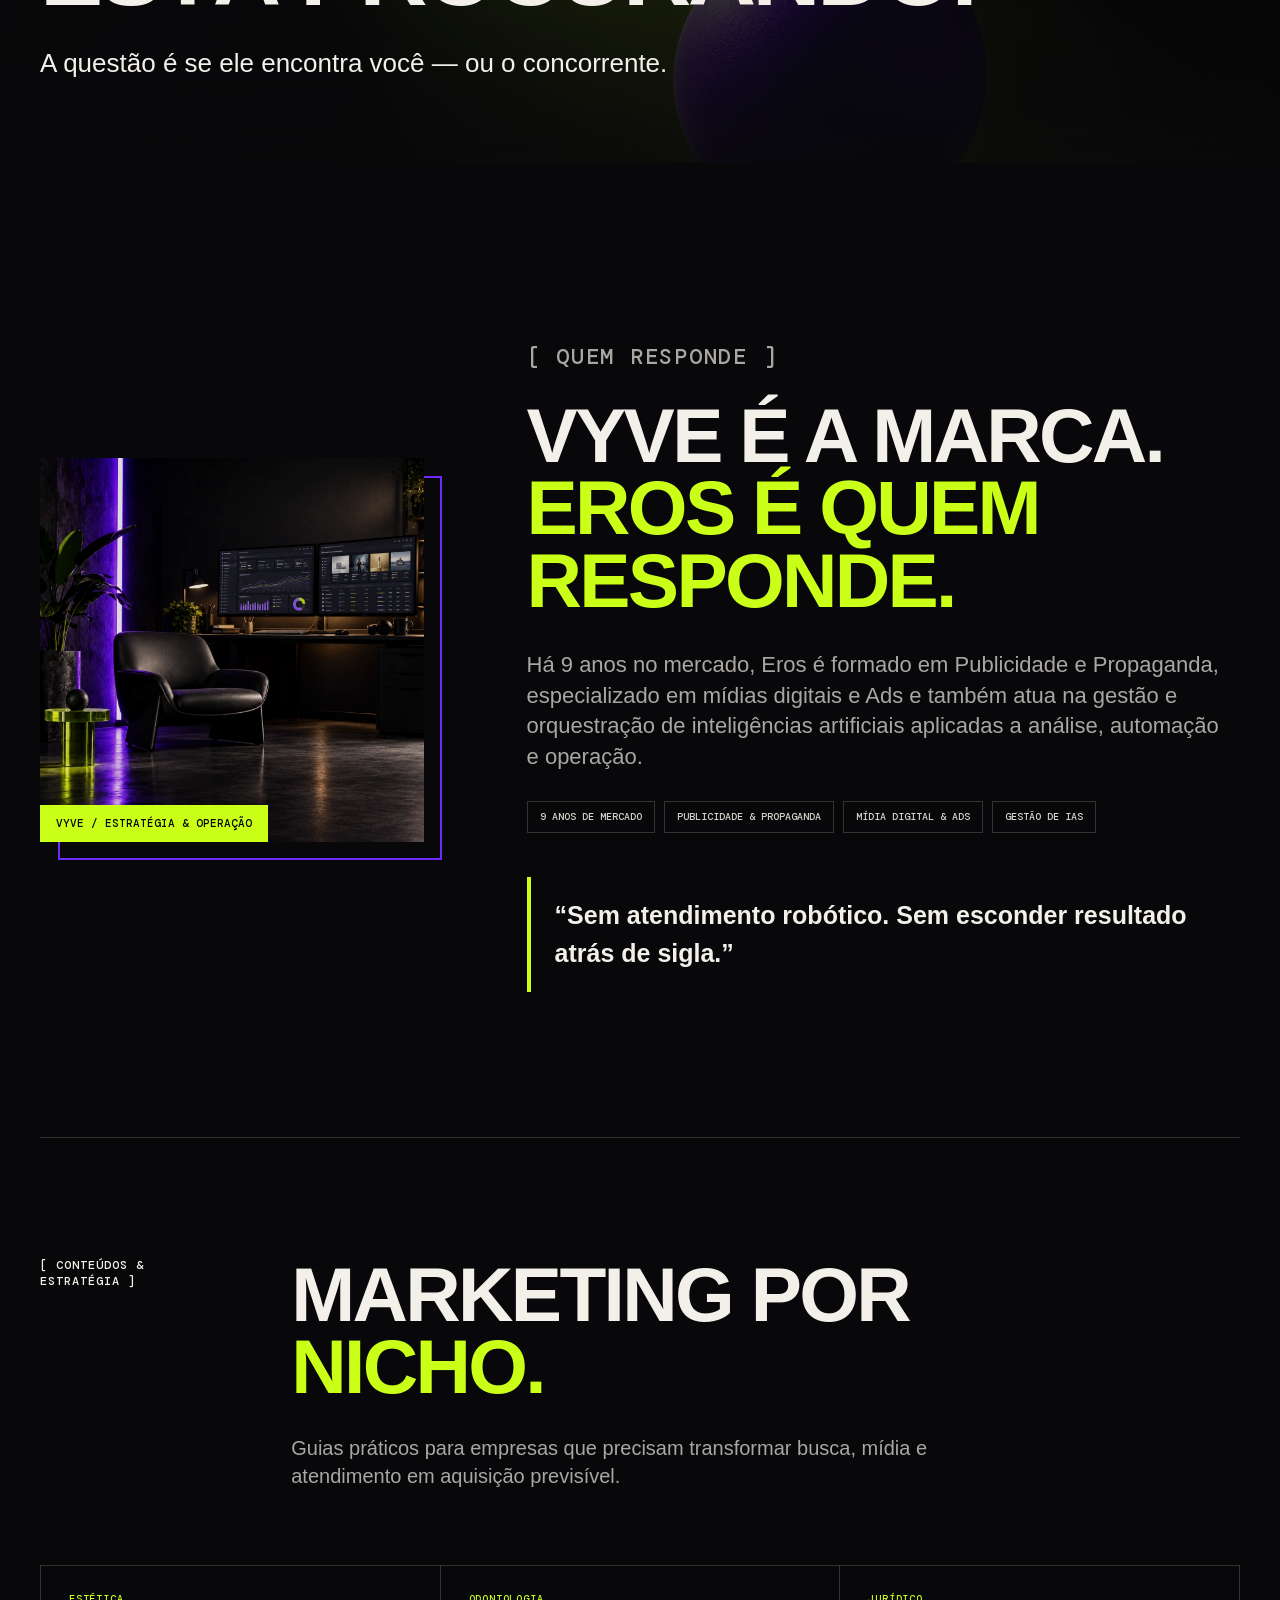
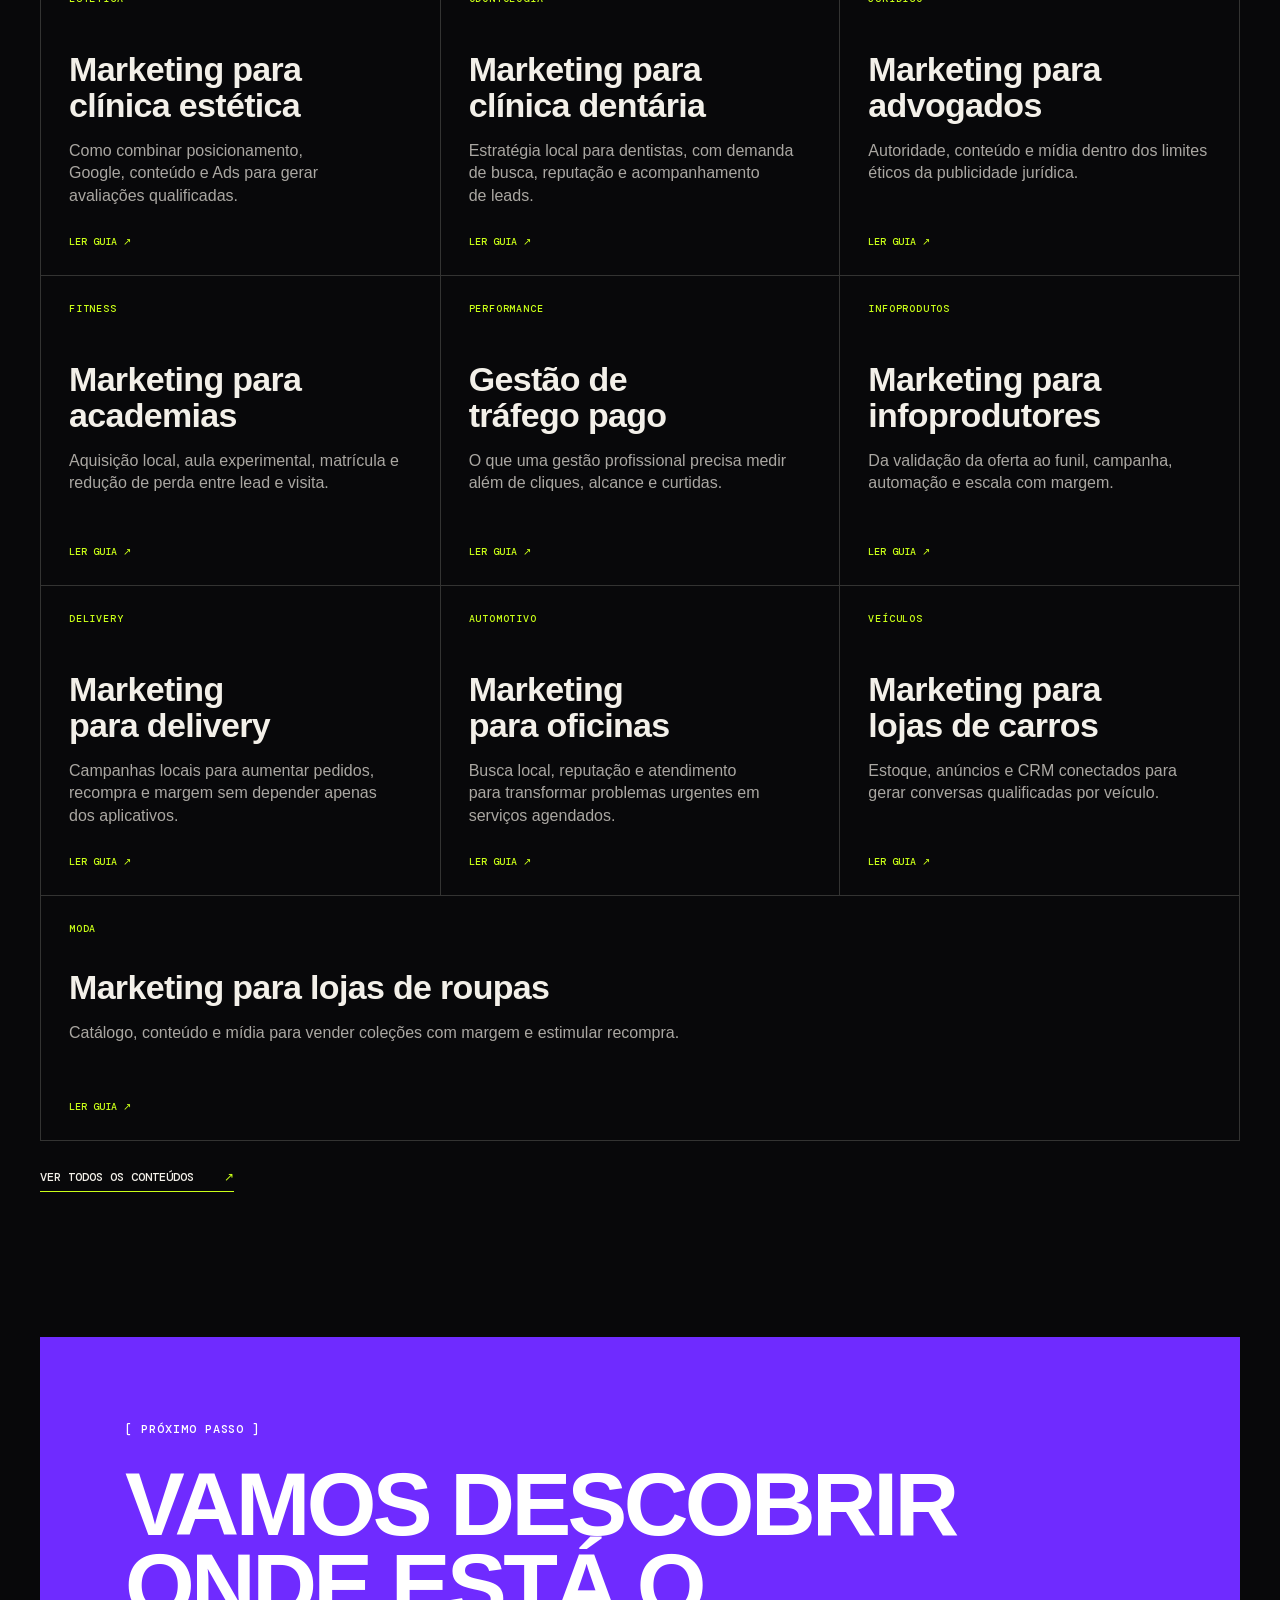
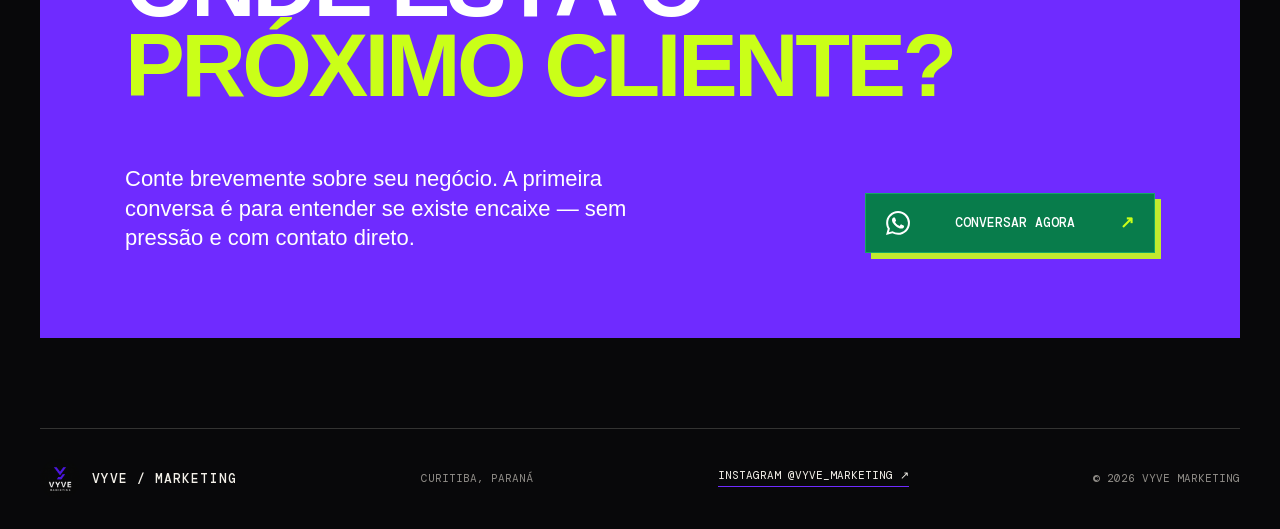
==== commit d1a9e7b2: "Remover retrato artificial da arte e do site" ====
--- a/index.html
+++ b/index.html
@@ -375,8 +375,8 @@
 
     <section class="about shell" id="sobre">
       <div class="about-photo reveal">
-        <img src="assets/brand/eros-ads-studio.webp" alt="Eros sentado em seu estúdio de mídia, com painéis de campanhas nos monitores ao fundo">
-        <span>EROS / ESTRATÉGIA & OPERAÇÃO</span>
+        <img src="assets/generated/ads-studio-no-person.webp" alt="Estúdio da VYVE com cadeira e monitores exibindo painéis de campanhas">
+        <span>VYVE / ESTRATÉGIA & OPERAÇÃO</span>
       </div>
       <div class="about-copy reveal">
         <p class="section-label">[ QUEM RESPONDE ]</p>
--- a/styles.css
+++ b/styles.css
@@ -220,7 +220,7 @@
 
 .about { padding-block:145px; display:grid; grid-template-columns:.7fr 1.3fr; gap:8vw; align-items:center; }
 .about-photo { position:relative; isolation:isolate; overflow:visible; }
-.about-photo img { width:100%; aspect-ratio:4/5; object-fit:cover; object-position:center top; filter:saturate(.72) contrast(.92) brightness(.94); }
+.about-photo img { width:100%; aspect-ratio:1/1; object-fit:cover; object-position:center; filter:saturate(.9) contrast(1.02) brightness(.9); }
 .about-photo:before { content:""; position:absolute; z-index:1; inset:0; pointer-events:none; opacity:.2; mix-blend-mode:soft-light; background-image:linear-gradient(135deg,rgba(255,213,172,.16),transparent 45%,rgba(37,16,55,.28)),url("data:image/svg+xml,%3Csvg viewBox='0 0 180 180' xmlns='http://www.w3.org/2000/svg'%3E%3Cfilter id='n'%3E%3CfeTurbulence type='fractalNoise' baseFrequency='.82' numOctaves='3' stitchTiles='stitch'/%3E%3C/filter%3E%3Crect width='100%25' height='100%25' filter='url(%23n)' opacity='.55'/%3E%3C/svg%3E"); }
 .about-photo:after { content:""; position:absolute; inset:18px -18px -18px 18px; border:2px solid var(--violet); z-index:-1; }
 .about-photo span { position:absolute; z-index:2; bottom:0; left:0; background:var(--lime); color:var(--ink); padding:13px 16px; font:500 11px/1 var(--mono); }
